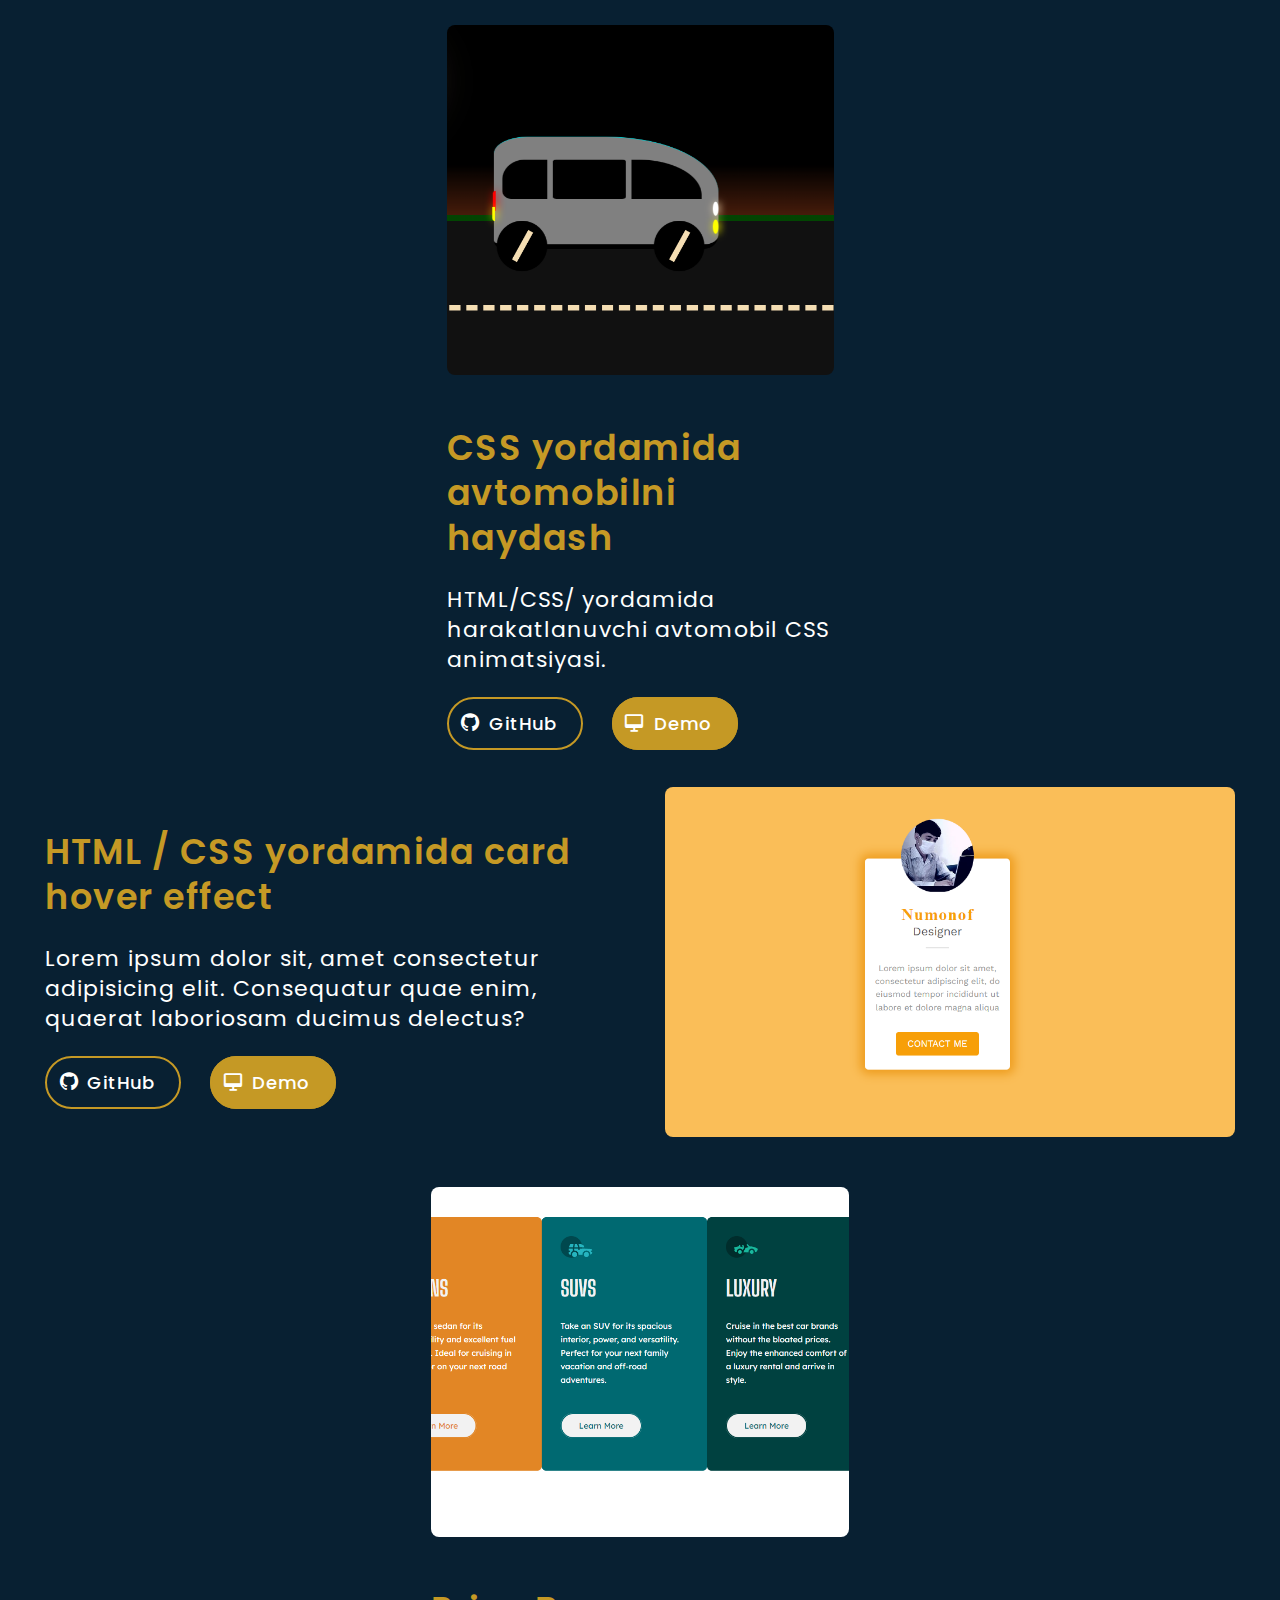
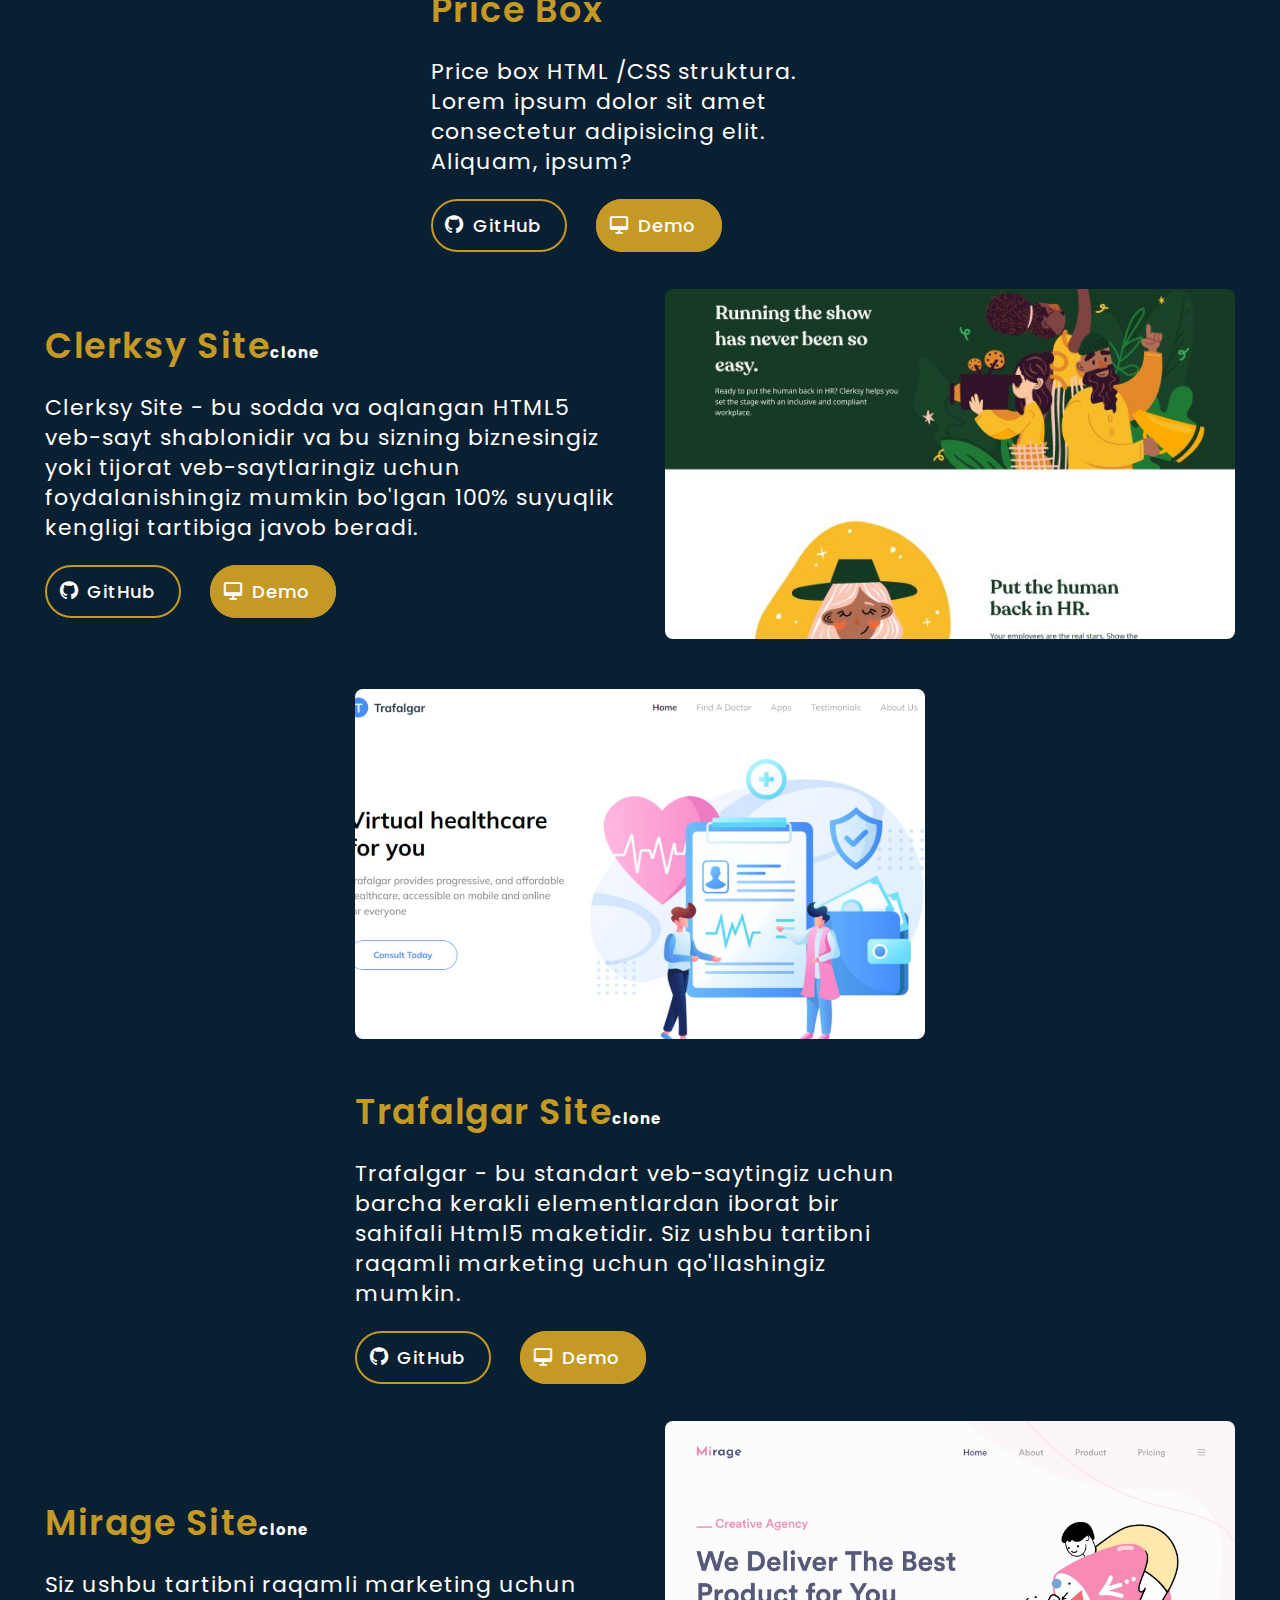
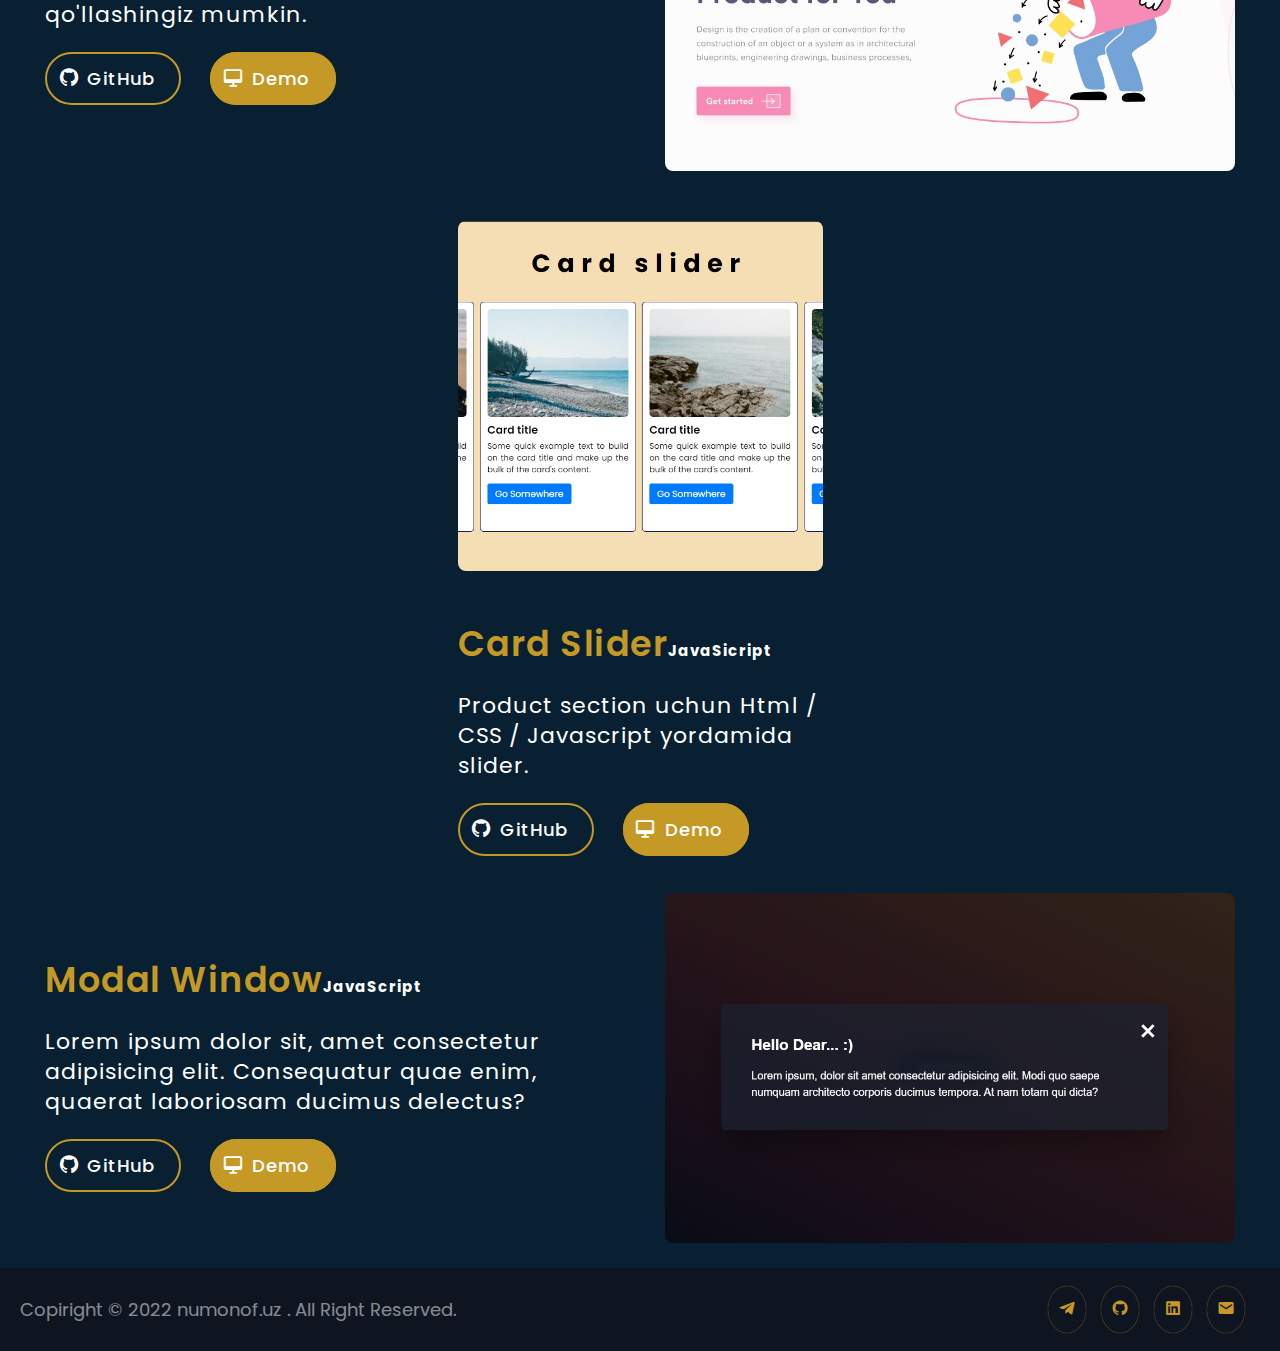
==== portfolio.html @ 6f544cbd "Portfolio Html Css Js // Numonof.uz" ====
<!DOCTYPE html>
<html lang="en">
<head>
    <meta charset="UTF-8">
    <meta http-equiv="X-UA-Compatible" content="IE=edge">
    <meta name="viewport" content="width=device-width, initial-scale=1.0">
    <link rel="stylesheet" href="./css/style.css">
    <link href='https://unpkg.com/boxicons@2.1.4/css/boxicons.min.css' rel='stylesheet'>
    <title>Numonof.uz/Portfolio</title>
    </head>
<body>
    <section id="portfolio-blog">
        <div class="container">
            <ul class="portfolio-blog-list">
                <li class="blog-list-item">
                    <div class="blog-item-media"><img src="./images/car-animation.png" alt="img">
                    </div>
                    <div class="blog-item-introduction">
                       <h3 class="blog-item-title">
                        CSS yordamida avtomobilni haydash</h3>
                       <p class="blog-item-dec"> HTML/CSS/ yordamida harakatlanuvchi avtomobil CSS animatsiyasi.</p>
                       <a href="https://github.com/numonof/Css_project_Taxxi_car_animated" class="btn blog-btn"> <i class='bx bxl-github'></i> GitHub</a>
                       <a href="https://css-projec-taxxi-car-animation.netlify.app/" class="button blog-btn" > <i class='bx bx-desktop' ></i> Demo </a>
                    </div>
                </li>
                <li class="blog-list-item">
                    <div class="blog-item-media"><img src="./images/card-box-nimation.png" alt="img">
                    </div>
                    <div class="blog-item-introduction">
                       <h3 class="blog-item-title">HTML / CSS yordamida card hover effect</h3>
                       <p class="blog-item-dec">Lorem ipsum dolor sit, amet consectetur adipisicing elit. Consequatur quae enim, quaerat laboriosam ducimus delectus?</p>
                       <a href="https://github.com/numonof/Css_project_card_hover_effect" class="btn blog-btn"> <i class='bx bxl-github'></i> GitHub</a>
                       <a href="https://css-project-card-hover-effect.netlify.app/" class="button blog-btn" > <i class='bx bx-desktop' ></i> Demo </a>
                    </div>
                </li>
                <li class="blog-list-item">
                    <div class="blog-item-media"><img src="./images/current-box.png" alt="img">
                    </div>
                    <div class="blog-item-introduction">
                       <h3 class="blog-item-title">Price Box</h3>
                       <p class="blog-item-dec">Price box HTML /CSS struktura. <br>
                     Lorem ipsum dolor sit amet consectetur adipisicing elit. Aliquam, ipsum?</p>
                       <a href="https://github.com/numonof/Css_project_card_box_current" class="btn blog-btn"> <i class='bx bxl-github'></i> GitHub</a>
                       <a href="https://css-project-card-box-current.netlify.app/" class="button blog-btn" > <i class='bx bx-desktop' ></i> Demo </a>
                    </div>
                </li>
                <li class="blog-list-item">
                    <div class="blog-item-media"><img src="./images/clerksy.jpg" alt="img">
                    </div>
                    <div class="blog-item-introduction">
                       <h3 class="blog-item-title">Clerksy Site<span>clone</span></h3>
                       <p class="blog-item-dec">Clerksy Site - bu sodda va oqlangan HTML5 veb-sayt shablonidir va bu sizning biznesingiz yoki tijorat veb-saytlaringiz uchun foydalanishingiz mumkin bo'lgan 100% suyuqlik kengligi tartibiga javob beradi.</p>
                       <a href="https://github.com/numonof/Site6-clerksy-clone" class="btn blog-btn"> <i class='bx bxl-github'></i> GitHub</a>
                       <a href="https://clone-of-the-site-clerksy.netlify.app/" class="button blog-btn" > <i class='bx bx-desktop' ></i> Demo </a>
                    </div>
                </li>
                <li class="blog-list-item">
                    <div class="blog-item-media"><img src="./images/Trafalgar.jpg" alt="img">
                    </div>
                    <div class="blog-item-introduction">
                       <h3 class="blog-item-title">Trafalgar Site<span>clone</span></h3>
                       <p class="blog-item-dec">Trafalgar - bu standart veb-saytingiz uchun barcha kerakli elementlardan iborat bir sahifali Html5 maketidir. Siz ushbu tartibni raqamli marketing uchun qo'llashingiz mumkin. </p>
                       <a href="https://github.com/numonof/Trafalgalar-site-clone" class="btn blog-btn"> <i class='bx bxl-github'></i> GitHub</a>
                       <a href="https://clone-of-the-site-trafalgar.netlify.app/" class="button blog-btn" > <i class='bx bx-desktop' ></i> Demo </a>
                    </div>
                </li>
                <li class="blog-list-item">
                    <div class="blog-item-media"><img src="./images/mirage.jpg" alt="img">
                    </div>
                    <div class="blog-item-introduction">
                       <h3 class="blog-item-title">Mirage Site<span>clone</span></h3>
                       <p class="blog-item-dec">Siz ushbu tartibni raqamli marketing uchun qo'llashingiz mumkin.</p>
                       <a href="https://github.com/numonof/Site7-Mirage-clone" class="btn blog-btn"> <i class='bx bxl-github'></i> GitHub</a>
                       <a href="https://clone-of-the-site-mirage-clone.netlify.app/" class="button blog-btn" > <i class='bx bx-desktop' ></i> Demo </a>
                    </div>
                </li>
                <li class="blog-list-item">
                    <div class="blog-item-media"><img src="./images/card_slider.png" alt="img">
                    </div>
                    <div class="blog-item-introduction">
                       <h3 class="blog-item-title"> Card Slider<span>JavaSicript</span></h3>
                       <p class="blog-item-dec">Product section uchun Html / CSS / Javascript yordamida slider.</p>
                       <a href="https://github.com/numonof/slider-for-product-js" class="btn blog-btn"> <i class='bx bxl-github'></i> GitHub</a>
                       <a href="https://js-project5-card-slider-js.netlify.app/" class="button blog-btn" > <i class='bx bx-desktop' ></i> Demo </a>
                    </div>
                </li>
                <li class="blog-list-item">
                    <div class="blog-item-media"><img src="./images/modal-window.png" alt="img">
                    </div>
                    <div class="blog-item-introduction">
                       <h3 class="blog-item-title">Modal Window<span>JavaScript</span></h3>
                       <p class="blog-item-dec">Lorem ipsum dolor sit, amet consectetur adipisicing elit. Consequatur quae enim, quaerat laboriosam ducimus delectus?</p>
                       <a href="https://js-projec2-modal-window-js.netlify.app/" class="btn blog-btn"> <i class='bx bxl-github'></i> GitHub</a>
                       <a href="https://github.com/numonof/Modal_window_js" class="button blog-btn" > <i class='bx bx-desktop' ></i> Demo </a>
                    </div>
                </li>
            </ul>
        </div>
    </section>
    <footer>
        <div class="container">
          <a href="#" class=" footer-logo">numonof</a>
             <p class="footer-dec">
             Copiright © 2022 numonof.uz . All Right Reserved.
            </p> 
          <div class="footer-media">
            <a href="https://t.me/numonof" target="_blank">
              <i class='bx bxl-telegram bx-flashing' ></i> 
            </a>
            <a href="https://github.com/numonof" target="_blank">
              <i class="bx bxl-github bx-flashing"></i>
            </a>
            <a href="https://www.linkedin.com/in/islomjon-no-monov-2a49a420a/" target="_blank">
              <i class='bx bxl-linkedin-square bx-flashing' ></i>
            </a>
            <a href="https://mail.google.com/mail/u/0/#inbox" target="_blank">
              <i class='bx bxs-envelope bx-flashing' ></i>
            </a>
          </div>
        </div>
      </footer> 
      <script src="./js/swiper-bundle.min.js"></script>
      <script src="./js/main.js"></script>
    </body>
  </html>
  
</body>
</html>
---- css/style.css ----
@import url('https://fonts.googleapis.com/css2?family=Poppins:wght@300;400;500;600;700&display=swap');

:root {
    --bg-color: #082032;
    --bg-dark-color: #0e1420;
    --box-shadow: 1px 2px 18px #000;
    --text-color: #fff;
    --duble-text-color: #C59925;
    --b-border: 2px solid #C59925;
}

*,
:before,
::after {
    box-sizing: border-box;
}

body {
    margin: 0;
    padding: 0;
    font-family: "Poppins", sans-serif;
    background: var(--bg-color);
}

img {
    vertical-align: middle;
}

::-webkit-scrollbar {
    width: 10px;
}

::-webkit-scrollbar-track {
    border-radius: 5px;
    background-color: var(--text-color);
}

::-webkit-scrollbar-thumb {
    border-radius: 5px;
    background-color: var(--duble-text-color);
}

@media (min-width: 360px) {
    .container {
        width: 100%;
        padding: 0 0px;
        margin: 0 auto;
    }

    #header {
        position: fixed;
        top: 0;
        right: 0;
        width: 100%;
        display: flex;
        justify-content: space-between;
        background-color: var(--bg-dark-color);
        box-shadow: 5px 5px 52px;
        padding: 25px 20px 25px 20px;
        z-index: 1000;
    }

    .logo {
        text-decoration: none;
        text-transform: capitalize;
        font-size: 22px;
        line-height: 28px;
        font-weight: 700;
        color: var(--text-color);
        cursor: pointer;
        display: flex;
        justify-content: center;
        align-items: center;
    }

    #toggle {
        position: absolute;
        top: 25%;
        right: 20px;
        width: 40px;
        height: 40px;
        background-color: var(--bg-dark-color);
        cursor: pointer;
        display: block;
    }

    #toggle::before {
        content: '';
        position: absolute;
        top: 18px;
        left: 10px;
        width: 20px;
        height: 3px;
        background-color: var(--duble-text-color);
        border-radius: 5px;
        transform: translateY(-5px);
        transition: 0.5s;
    }

    #toggle::after {
        content: '';
        position: absolute;
        top: 18px;
        left: 10px;
        width: 20px;
        height: 3px;
        background-color: var(--duble-text-color);
        border-radius: 5px;
        transform: translateY(5px);
        transition: 0.5s;
    }

    #toggle.active::before {
        background-color: var(--duble-text-color);
        transform: translateY(0px) rotate(45deg);
    }

    #toggle.active::after {
        background-color: var(--duble-text-color);
        transform: translateY(0px) rotate(-45deg);
    }

    #toggle.active {
        background-color: rgba(44, 50, 62, 0.506);
    }

    #navbar {
        position: absolute;
        top: 75px;
        right: 0px;
        background-color: #000;
        transition: 0.5s;
        overflow: hidden;
        width: 100%;
        height: 0;
    }

    #navbar.active {
        width: 100vw;
        height: 100vh;
        background-color: rgba(0, 0, 0, 0.9);
        padding: 50px 0;
    }

    #navbar>ul {
        position: relative;
        display: flex;
        flex-direction: column;
        justify-content: center;
        align-items: center;
        list-style: none;
        margin: 0;
        padding: 0;
    }

    #navbar>ul>li>a {
        display: inline-block;
        text-transform: capitalize;
        text-decoration: none;
        font-size: 12px;
        letter-spacing: 1px;
        line-height: 28px;
        font-weight: 500;
        color: var(--text-color);
        padding: 6px 14px 6px 14px;
        border-radius: 60px;
        margin-left: 0px;
        transition: 0.4s all ease;
    }

    #navbar>ul>li>a:hover {
        border-radius: 60px;
        background-color: var(--duble-text-color);
    }
/* Header end */
    /* Home section */
    #home {
        width: 100%;
        padding-top: 40px;
        padding-right: 20px;
        padding-bottom: 40px;
        padding-left: 20px;
        background-color: var(--bg-dark-color);
        background-size: 100% 100%;
    }

    .home>.container {
        display: flex;
         }

    .introduction {
        width: 100%;
        height: 100%;
        margin: 0 auto;
        padding: 100px 0px;
        text-align: center;

    }

    .home-media {
        width: 0%;
        height: 100%;
        display: none;
    }
/* 
    .my_img {
        width: 100%;
        height: 100%;
    } */

    .sub-title {
        text-align:center;
        font-size: 18px;
        font-weight: 500;
        color: var(--duble-text-color);
        margin: 0;
        padding-left: 20px;

    }

    .title {
        font-size: 24px;
        font-weight: 700;
        color: var(--text-color);
        margin: 0;
        padding-left: 20px;
    }

    .title>span {
        color: var(--duble-text-color);
    }

    .text {
        font-size: 22px;
        font-weight: 500;
        color: var(--text-color);
        margin: 0;
        padding-left: 20px;
    }

    .text>span {
        color: var(--duble-text-color);
    }

    .form-box>form {
        width: 100%;
        position: relative;
        margin-top: 0px;
    }

    .form-box>form input:first-child {
        font-family: 'Poppins', sans-serif;      
        font-size: 14px;
        font-weight: 500;
        font-style: normal;
        color: var(--duble-text-color);

        width: 100%;
        margin: 0 auto;
        padding: 14px 100px 14px 15px;
        border: var(--b-border);
        outline: none;
        border-radius: 30px;
        -webkit-border-radius: 30px;
        -moz-border-radius: 30px;
        -ms-border-radius: 30px;
        -o-border-radius: 30px;
        margin: 0;
        z-index: -1;
    }

    .form-box>form .home_input__btn {
        position: absolute;
        top: 29px;
        right: 9%;

        text-transform: capitalize;
        font-family: 'Poppins', sans-serif;
        font-size: 14px;
        font-weight: 500;
        font-style: normal;
        color: #fff;
        padding: 12px 20px;
        border: none;
        border-radius: 30px;
        outline: none;
        cursor: pointer;
        background-color: #C59925;
        box-shadow: 0px 0px 15px #C59925;
        -webkit-border-radius: 30px;
        -moz-border-radius: 30px;
        -ms-border-radius: 30px;
        -o-border-radius: 30px;
    }

    /* Home section end */
    /* Aboute section */
    #about{
        width: 100%;
        height: 100%;
        padding-top: 60px;
        padding-bottom: 40px;
    }
    .about>.container{
        padding: 0 20px;
    }
    .about>.container>.about-head{
        width: 100%;
        height: 100%;
    }
.adout-head>.title {
        text-align: center;
        margin-bottom: 6px;
        font-size: 26px;
        line-height: 26px;
    }
    .about>.container>.about-introduction {
        display: flex; 
        flex-direction: column-reverse;
    }
    
    .about-media {
        width: 100%;
        padding: 30px 0;
    }

    .adout-img {
        width: 100%;
        height: 250px;
        margin: 0 auto;
        background: url("../images/about-img.JPG");
        background-size: cover;
        background-repeat: no-repeat;
        background-position-x: 0px;
        border-radius: 8px;
        -webkit-border-radius: 8px;
        -moz-border-radius: 8px;
        -ms-border-radius: 8px;
        -o-border-radius: 8px;

    }

    .aboute-info {
        width: 100%;
        height: 100%;
    }
    
    .acardion {
        min-width: 100%;
        border-radius: 8px;
        background-color: var(--bg-color);
        box-shadow: 0 0 1px var(--text-color);
        padding: 5px;
        margin: 0 auto;
    }

    .acardion .contenctBx {
        position: relative;
        margin: 10px 10px;
    }

    .acardion .contenctBx .label {
        position: relative;
        display: block;
        text-transform: capitalize;
        width: 100%;
        font-size: 16px;
        text-align: left;
        padding: 10px;
        background-color: var(--bg-color);
        color: #fff;
        cursor: pointer;
        border: none;
        outline: none;

    }

    .acardion .contenctBx .label::before {
        content: "+";
        position: absolute;
        top: 35%;
        right: 0px;
        font-size: 1.5em;
        transform: translateY(-50%);
        -webkit-transform: translateY(-50%);
        -moz-transform: translateY(-50%);
        -ms-transform: translateY(-50%);
        -o-transform: translateY(-50%);
    }

    .acardion .contenctBx .content {
        position: relative;
        padding: 0px;
        background: var(--bg-dark-color);
        height: 0;
        overflow: hidden;
        transition: 0.5s;
        -webkit-transition: 0.5s;
        -moz-transition: 0.5s;
        -ms-transition: 0.5s;
        -o-transition: 0.5s;
        overflow-y: auto;
    }

    .acardion .contenctBx.active .content {
       width: 100%;
        height: 250px;
        padding: 10px;
        background-color: var(--bg-dark-color);
    }



    .table {
        width: 100%;
        padding-top: 10px;
    }
    
    .btn {
        text-decoration: none;
        text-transform: uppercase;
        font-size: 14px;
        font-weight: 500;
        padding: 6px 18px;
        color: var(--text-color);
        margin: 0 15px 0 0;
        border: 2px solid #C59925;
        border-radius: 30px;
        -webkit-border-radius: 30px;
        -moz-border-radius: 30px;
        -ms-border-radius: 30px;
        -o-border-radius: 30px;
        transition: 0.4s;
        -webkit-transition: 0.4s;
        -moz-transition: 0.4s;
        -ms-transition: 0.4s;
        -o-transition: 0.4s;
    }

    .btn:hover {
        font-size: 14px;
        font-weight: 500;
        box-shadow: 0px 0px 5px #C59925;
        color: #fff;
        background-color: #C59925;
        transition: 0.4s;
        -webkit-transition: 0.4s;
        -moz-transition: 0.4s;
        -ms-transition: 0.4s;
        -o-transition: 0.4s;

    }

    .button {
        font-size: 14px;
        font-weight: 500;
        color: #fff;
        background-color: #C59925;
        transition: 0.4s;
        -webkit-transition: 0.4s;
        -moz-transition: 0.4s;
        -ms-transition: 0.4s;
        -o-transition: 0.4s;
    }

    .button:hover {
        text-decoration: none;
        text-transform: uppercase;
        font-size: 14px;
        font-weight: 500;
        padding: 6px 18px;
        color: #fff;
        margin: 15px;
        border: 2px solid #C59925;
        box-shadow: 0px 0px 15px #C59925;
        border-radius: 30px;
        -webkit-border-radius: 30px;
        -moz-border-radius: 30px;
        -ms-border-radius: 30px;
        -o-border-radius: 30px;
    }

    td {
        width: 50%;
        font-size: 12px;
        font-weight: 400;
        line-height: 20px;
        letter-spacing: 1px;
        color: var(--text-color);
        border-bottom: 1px solid var(--duble-text-color);
    }
    .media-link{
        display: flex;
        align-items: center;
        text-decoration: none;
        font-family: 'Poppins' sans-serif;
        font-size: 12px;
        color: var(--text-color);
        cursor: pointer;
        transition: 0.5s;
    }
    .media-link>i{
        margin: 0 5px;
        color: var(--duble-text-color);
    }
    .media-link:hover{
        color: var(--duble-text-color);
    }
    .media-link:hover.media-link>i{
    color: var(--text-color);
    }

    .content_intro {
        width: 100%;
        text-align: justify;
        padding: 12px;
        background-color: var(--bg-color);
        border-radius: 6px;
    }

    .content_intro a {
        display: block;
        text-decoration: none;
        font-size: 14px;
        padding: 10px;
        color: var(--text-color);
    }

    .content_intro a:hover {
        color: #C59925;
        transition: all 0.4s ease;
    }

    .content_intro a:hover span {
        color: var(--text-color);
        transition: all 0.4s ease;
    }

    .content_intro a>span {
        font-size: 18px;
        margin-right: 00px;
        color: var(--duble-text-color);
    }

    .info {
        font-size: 14px;
        font-weight: 400;
        line-height: 32px;
        letter-spacing: 1px;
        color: var(--text-color);
        margin: 0;
        padding-right: 0px;
        text-align: justify;
    }

    .aboute-btn__group {
        padding-top: 35px;
    }
    /* About section end */
/* Services */
    #services {
        width: 100%;
        background-color: #111827;
        padding: 60px 0;

    }

    #services .container {
        width: 100%;
    }

    .services__info {
        text-align: center;
    }

    .services__title {
        color: #000000;
        font-size: 26px;
        line-height: 30px;
        font-weight: 700;
        letter-spacing: 1px;
        margin: 0;
        position: relative;
    }

    .cards {
        width: 100%;
        padding-top: 30px;

    }

    .cards .services__list {
        margin: 0 auto;
        padding: 0;
        display: flex;
        align-items: center;
        flex-flow: row wrap;
        list-style: none;
    }

    .services__list-item {
        margin: 0 auto;
        padding-top: 25px;
        z-index: 1;
    }

    .services__list-item:hover .card {
        box-shadow: 0px 0px 18px rgba(0, 0, 0, 0.3);
    }

    .card {
        position: relative;
        width: 315px;
        height: 100%;
        background-color: #082032;
        color: #333;
        padding: 18px 12px;
        margin: 0 22px;
        text-align: center;
        cursor: pointer;
        z-index: 1;
        border: 1px solid transparent;
        border-radius: 6px;
    }

    .sbox {
        display: flex;
        justify-content: center;
        align-items: center;
        flex-direction: column;
        transition: 0.5s;
        padding: 24px;
        -webkit-transition: 0.5s;
        -moz-transition: 0.5s;
        -ms-transition: 0.5s;
        -o-transition: 0.5s;
    }

    .sbox>i {
        font-size: 24px;
        border: 1px solid rgba(243, 221, 221, 0.5);
        border-radius: 50%;
        padding: 15px;
        color: #fff;
        transition: 0.3s;
        -webkit-transition: 0.3s;
        -moz-transition: 0.3s;
        -ms-transition: 0.3s;
        -o-transition: 0.3s;
        -webkit-border-radius: 50%;
        -moz-border-radius: 50%;
        -ms-border-radius: 50%;
        -o-border-radius: 50%;
    }

    .sbox>h3 {
        font-size: 20px;
        margin: 0;
        margin-top: 10px;
        color: #C59925;
    }

    .sbox>p {
        font-size: 14px;
        margin: 15px 0;
        text-align:center;
        color: #fff;
    }

    .sbox>a {
        transition: 0.6s;
        margin: 20px;
         -webkit-transition: 0.6s;
        -moz-transition: 0.6s;
        -ms-transition: 0.6s;
        -o-transition: 0.6s;
    }


    .card:hover .sbox i {
        background-color: #C59925;
        color: #000;
        border-color: rgb(0, 148, 148);
    }
    /* Services section end */
/* Team section */
    #team {
        padding-top: 80px;
        padding-bottom: 80px;
        background-color: var(--bg-color);

    }


    #team {
        padding-top: 80px;
        padding-bottom: 80px;
        background-color: var(--bg-color);

    }

    .slide-content {
        margin: 0 10px;
    }


    .slide-container {
        min-width: 360px;
        width: 100%;
        height: 100%;
        padding: 40px 0;
    }

    .slide-content {
        padding: 45px 20px;
        margin: 0 20px;
        overflow: hidden;
        border-radius: 6px;
    }

    .team-box {
        border-radius: 8px;
        background-color: var(--bg-dark-color);
    }

    .owerlay {
        width: 100%;
        height: 100%;
        display: flex;
        align-items: center;
        justify-content: center;
        padding: 20px 14px;
        border-radius: 25px 25px 0 25px;
    }


    .team-image {
        position: relative;
        height: 100px;
        width: 100px;
        border-radius: 50%;
        background: #FFF;
        padding: 3px;
    }

    .team-image>.team-person {
        width: 100%;
        height: 100%;
        object-fit: cover;
        border-radius: 50%;
        border: 4px solid var(--duble-text-color);
    }

    .team-box__content {
        position: relative;
        display: flex;
        flex-direction: column;
        align-items: center;
        padding: 10px 14px;
    }

    .name {
        font-size: 18px;
        font-weight: 500;
        color: var(--text-color);
    }

    .description {
        font-size: 14px;
        color: var(--text-color);
        text-align: center;
    }

    .slide-btn {
        border: none;
        font-size: 14px;
        color: #fff;
        padding: 8px 16px;
        background-color: var(--duble-text-color);
        border-radius: 6px;
        margin: 14px;
        transition: all 0.3s ease;
    }

    .slide-btn:hover {
        background-color: var(--duble-text-color);
    }

    .swipper-navBtn {
        display: block;
        color: var(--duble-text-color) !important;
    }

    .swiper-button-next {
        right: 0;
        color: #000;
    }

    .swiper-button-prev {
        left: 0;
    }

    /* Team section end */
    /* Skils */
    #skils{
        width: 100%;
        background-color: #111827;
        padding: 60px 0;
        background-color:var(--bg-dark-color);
    }

    #skils .container {
        width: 100%;
    }

    .skils__info {
        text-align: center;
    }

    .skils__title {
        color: #000000;
        font-size: 26px;
        line-height: 30px;
        font-weight: 700;
        letter-spacing: 1px;
        margin: 0;
        position: relative;
    }

    .cards {
        width: 100%;
        padding-top: 30px;

    }

    .cards .skils__list {
        margin: 0 auto;
        padding: 0;
        display: flex;
        align-items: center;
        flex-flow: wrap;
        list-style: none;
    }

    .skils__list-item {
        margin: 0 auto;
        padding-top: 25px;
        z-index: 1;
    }

    .skils__list-item:hover .card {
        box-shadow: 0px 0px 18px rgba(0, 0, 0, 0.3);
    }

   .skils__list-item> .card {
        position: relative;
        width: 315px;
        height: 100%;
        background-color: var(--bg-color);
        color: #333;
        padding: 18px 12px;
        margin: 0 22px;
        text-align: center;
        cursor: pointer;
        z-index: 1;
        border: 1px solid transparent;
        border-radius: 6px;
    }

    .skils-box {
        display: flex;
        justify-content: center;
        align-items: center;
        flex-direction: column;
        transition: 0.5s;
        padding: 24px;
        -webkit-transition: 0.5s;
        -moz-transition: 0.5s;
        -ms-transition: 0.5s;
        -o-transition: 0.5s;
    }

    .skils-box>i {
        font-size: 24px;
        border: 1px solid rgba(243, 221, 221, 0.5);
        border-radius: 50%;
        padding: 15px;
        color: #fff;
        transition: 0.3s;
        -webkit-transition: 0.3s;
        -moz-transition: 0.3s;
        -ms-transition: 0.3s;
        -o-transition: 0.3s;
        -webkit-border-radius: 50%;
        -moz-border-radius: 50%;
        -ms-border-radius: 50%;
        -o-border-radius: 50%;
    }

    .skils-box>h3 {
        font-size: 20px;
        margin: 0;
        margin-top: 10px;
        color: #C59925;
    }

    .skils-box>p {
        font-size: 14px;
        margin: 15px 0;
        text-align:center;
        color: #fff;
    }

    .skils-box>a {
        transition: 0.6s;
        margin: 20px;
        transform: scale(-0) rotate(360deg);
        -webkit-transition: 0.6s;
        -moz-transition: 0.6s;
        -ms-transition: 0.6s;
        -o-transition: 0.6s;
    }

    .skils-box:hover a {
        transform: scale(1.1);

    }

    .card:hover .skils-box i {
        background-color: #C59925;
        color: #000;
        border-color: rgb(0, 148, 148);
    }
    /* Skils section end */

    /* Portfolio section*/
    .portfolio {
        padding-top: 80px;
        padding-right: 20px;
        padding-bottom: 80px;
        padding-left: 20px;
        background-color: var(--bg-dark-color);
    }

    .portfolio__head {
        width: 100%;
        padding-bottom: 50px;
    }
    .portfolio__head>.title{
        padding: 0;
    }
    .portfolio__dec {
        font-size: 14px;
        color: var(--text-color);
        text-align: center;
        padding: 0 1rem;

    }
.work-list{
    margin: 0 auto;
    padding: 0;
    display: flex;
    align-items: center;
    flex-flow: wrap;
    list-style: none;
}
.work-list-item{
    margin: 0 auto;
    padding-top: 25px;
    z-index: 1;
}
.work-list-item>.card{
    position: relative;
    width: 315px;
    height: 100%;
    background-color: #082032;
    color: #333;
    padding: 18px 12px;
    margin: 0px;
    text-align: center;
    cursor: pointer;
    z-index: 1;
    border: 1px solid transparent;
    border-radius: 6px;
}
.work-img{
    width: 100%;
    height: 250px;
}
    .btn-group {
        width: 100%;
        padding-top: 50px;
    }

    .portfolio-btn {
        display: inline-block;
        text-decoration: none;
        text-transform: capitalize;
        font-size: 14px;
        font-weight: 500;
        font-style: normal;
        color: var(--duble-text-color);
        letter-spacing: 1px;
        margin-left: 35%;
        padding: 8px 24px;
        border: 1px solid var(--duble-text-color);
        border-radius: 30px;
    }
/* Portfolio End */
   /*Contact Section  */
#contact{
        padding: 60px 20px 60px 20px;
    }

    .contact__head {
        padding-bottom: 25px;
    }

    .contact__dec {
        font-size: 16px;
        color: var(--text-color);
        text-align: center;
        padding: 0 1em;
    }

    .contact {
        width: 100%;
    }

    form {
        background-color: var(--bg-dark-color);
        padding: 25px;
        border-radius: 6px;
    }

    .input-field {
        width: 100%;
        display: flex;
        align-items: left;
        justify-content: center;
        flex-direction: column;
    }

    label {
        font-size: 16px;
        font-weight: 500;
        font-style: normal;
        padding: 8px 4px;
        color: var(--duble-text-color);
    }

    .input-field input {
        width: 100%;
        font-size: 16 px;
        color: var(--text-color);
        padding: 12px 15px;
        outline: none;
        border-radius: 6px;
        background-color: var(--bg-color);
        border: 1px solid transparent;
        /* box-shadow: ; */
    }

    .input-field textarea {
        width: 100%;
        font-size: 16px;
        color: var(--text-color);
        padding: 12px 15px;
        outline: none;
        border-radius: 6px;
        background-color: var(--bg-color);
        border: 1px solid transparent;
        /* box-shadow: ; */
    }

    .contact-btn {
        padding: 8px 16px;
        margin-top: 25px;
        background-color: transparent;
    }

    .contact__section>.hero-container {
        width: 100%;
        display: flex;
        flex-direction: column;
        align-items: center;
        justify-content: space-between;
    }

    .my-location {
        width: 100%;
        padding-top: 25px;
        padding-left: 0;
        /* background-color: #C59925; */
    }

    .my-location>iframe {
        width: 100%;
        min-height: 675px;
        margin: 0;
        padding: 0;
        border-radius: 6px;
    }

   /* Contact end */
    footer {
        padding: 20px 20px;
        background-color: var(--bg-dark-color);
    }

    footer .container {
        display: flex;
        align-items: center;
        justify-content: space-between;
        flex-direction: column-reverse;
    }

    .footer-dec {
        font-size: 14px;
        color: var(--text-color);
        opacity: 0.5;
    }
    .footer-logo {
        display: none;
        text-decoration: none;
        font-size: 20px;
        font-weight: 700;
        color: var(--text-color);
        letter-spacing: 1px;
        font-style: normal;
    }
    .footer-media {
        display:flex;
        justify-content: center;
    }
   .footer-media>a {
        text-decoration: none;
        text-transform: capitalize;
        color: var(--duble-text-color);
        font-family: 'Poppins' , sans-serif;
        font-size: 14px;
        padding: 10px 10px;
        margin-right: 15px;
        box-shadow: 0 0 1px var(--duble-text-color);
        border-radius: 50%;
        transition: 0.4s;
    }

    .footer-media>a:hover {
        color: var(--text-color);
        box-shadow: 0 0 1px var(--text-color);
        background-color: var(--duble-text-color);

    }

    #portfolio-blog{
        width: 100%;
        height: 100%;
        padding: 0;
        margin: 0 auto;
    }
    .portfolio-blog-list{
        width: 100%;
        margin: 0;
        padding: 0;
        list-style: none;
        display: flex;
        align-items: center;
        justify-content: center;
        flex-flow: column;
    }
    .blog-list-item{
        display:flex;
        align-items: center;
        flex-flow: column;
    }
    .blog-list-item:nth-child(2),
    .blog-list-item:nth-child(4),
            .blog-list-item:nth-child(6),
                .blog-list-item:nth-child(8){
        flex-flow: column;
    }
    .blog-item-media{
        width: 100%;
        height:100%;
        padding: 25px;
    }
    .blog-item-media>img{
        width: 100%;
        height: 250px;
        object-fit: cover;
        border-radius: 8px;
    }
    .blog-item-introduction{
        width: 100%;
        height: 100%;
        padding: 25px 25px 45px 25px;
    }
    .blog-item-title{
        position: relative;  
        font-size: 22px;
        line-height: 30px;
        font-weight: 600;
        letter-spacing:1.5px;
        color: var(--duble-text-color);
        margin: 0;
        margin-bottom:0px;
        padding: 0;
    }
    .blog-item-title>span{
        position: relative;  
        color: var(--text-color);
        font-size: 8px;
        line-height: 30px;
        font-weight: 600;
        letter-spacing: 1px;
    }
    .blog-item-dec{
        position: relative; 
        color: var(--text-color);
        font-size: 18px;
        line-height: 30px;
        font-weight: 400;
        letter-spacing: 1px;
        margin-bottom:35px ;
    }
    .blog-btn{
        position: relative;
        text-decoration: none;
        text-transform: capitalize;
        letter-spacing: 1px;
        padding: 12px 24px 12px 40px;
        margin-right: 25px;
        border: 2px solid var(--duble-text-color);
        border-radius: 30px ;
        transition: 0.4s;
        -webkit-transition: 0.4s;
        -moz-transition: 0.4s;
        -ms-transition: 0.4s;
        -o-transition: 0.4s;
    }
    .blog-btn>i{
        position: absolute;
        top: 25%;
        left: 8%;
        font-size: 22px;
    }
    .blog-btn:hover{
        text-transform: capitalize;
        font-size: 18px;
        font-weight: 500;
        padding: 12px 24px 12px 40px;
        margin: 0;
        margin-right: 25px;
        box-shadow: 0px 0px 5px #C59925;
        color: #fff;
        background-color: #C59925;
    }
    

}
@media (min-width: 375px) {
    .container {
        width: 100%;
        padding: 0 0px;
        margin: 0 auto;
    }

    #header {
        position: fixed;
        top: 0;
        right: 0;
        width: 100%;
        display: flex;
        justify-content: space-between;
        background-color: var(--bg-dark-color);
        box-shadow: 5px 5px 52px;
        padding: 25px 20px 25px 20px;
        z-index: 1000;
    }

    .logo {
        text-decoration: none;
        text-transform: capitalize;
        font-size: 22px;
        line-height: 28px;
        font-weight: 700;
        color: var(--text-color);
        cursor: pointer;
        display: flex;
        justify-content: center;
        align-items: center;
    }

    #toggle {
        position: absolute;
        top: 25%;
        right: 20px;
        width: 40px;
        height: 40px;
        background-color: var(--bg-dark-color);
        cursor: pointer;
        display: block;
    }

    #toggle::before {
        content: '';
        position: absolute;
        top: 18px;
        left: 10px;
        width: 25px;
        height: 3px;
        background-color: var(--duble-text-color);
        border-radius: 5px;
        transform: translateY(-5px);
        transition: 0.5s;
    }

    #toggle::after {
        content: '';
        position: absolute;
        top: 18px;
        left: 10px;
        width: 25px;
        height: 3px;
        background-color: var(--duble-text-color);
        border-radius: 5px;
        transform: translateY(5px);
        transition: 0.5s;
    }

    #toggle.active::before {
        background-color: var(--duble-text-color);
        transform: translateY(0px) rotate(45deg);
    }

    #toggle.active::after {
        background-color: var(--duble-text-color);
        transform: translateY(0px) rotate(-45deg);
    }

    #toggle.active {
        background-color: rgba(44, 50, 62, 0.506);
    }

    #navbar {
        position: absolute;
        top: 75px;
        right: 0px;
        background-color: #000;
        transition: 0.5s;
        overflow: hidden;
        width: 100%;
        height: 0;
    }

    #navbar.active {
        width: 100vw;
        height: 100vh;
        background-color: rgba(0, 0, 0, 0.9);
        padding: 60px 0;
    }

    #navbar>ul {
        position: relative;
        display: flex;
        flex-direction: column;
        justify-content: center;
        align-items: center;
        list-style: none;
        margin: 0;
        padding: 0;
    }

    #navbar>ul>li>a {
        display: inline-block;
        text-transform: capitalize;
        text-decoration: none;
        font-size: 14px;
        letter-spacing: 1px;
        line-height: 28px;
        font-weight: 500;
        color: var(--text-color);
        padding: 6px 14px 6px 14px;
        border-radius: 60px;
        margin-left: 0px;
        transition: 0.4s all ease;
    }

    #navbar>ul>li>a:hover {
        border-radius: 60px;
        background-color: var(--duble-text-color);
    }
/* Header end */
    /* Home section */
    #home {
        width: 100%;
        padding-top: 40px;
        padding-right: 20px;
        padding-bottom: 40px;
        padding-left: 20px;
        background-color: var(--bg-dark-color);
    }

    .home>.container {
        display: flex;
         }

    .introduction {
        width: 100%;
        height: 100%;
        margin: 0 auto;
        padding: 120px 0px;
        text-align: center;

    }

    .home-media {
        width: 0%;
        height: 100%;
        display: none;
    }
/* 
    .my_img {
        width: 100%;
        height: 100%;
    } */

    .sub-title {
        text-align:center;
        font-size: 20px;
        font-weight: 500;
        color: var(--duble-text-color);
        margin: 0;
        padding-left: 0px;

    }

    .title {
        font-size: 26px;
        font-weight: 700;
        color: var(--text-color);
        margin: 0;
        padding-left: 0px;
    }

    .title>span {
        color: var(--duble-text-color);
    }

    .text {
        font-size: 24px;
        font-weight: 500;
        color: var(--text-color);
        margin: 0;
        padding-left: 0px;
    }

    .text>span {
        color: var(--duble-text-color);
    }

    .form-box>form {
        width: 100%;
        position: relative;
        margin-top: 0px;
    }

    .form-box>form input:first-child {
        font-family: 'Poppins', sans-serif;      
        font-size: 16px;
        font-weight: 500;
        font-style: normal;
        color: var(--duble-text-color);

        width: 100%;
        margin: 0 auto;
        padding: 14px 100px 14px 16px;
        border: var(--b-border);
        outline: none;
        border-radius: 30px;
        -webkit-border-radius: 30px;
        -moz-border-radius: 30px;
        -ms-border-radius: 30px;
        -o-border-radius: 30px;
        margin: 0;
        z-index: -1;
    }

    .form-box>form .home_input__btn {
        position: absolute;
        top: 29px;
        right: 9%;

        text-transform: capitalize;
        font-family: 'Poppins', sans-serif;
        font-size: 16px;
        font-weight: 500;
        font-style: normal;
        color: #fff;
        padding: 12px 20px;
        border: none;
        border-radius: 30px;
        outline: none;
        cursor: pointer;
        background-color: #C59925;
        box-shadow: 0px 0px 15px #C59925;
        -webkit-border-radius: 30px;
        -moz-border-radius: 30px;
        -ms-border-radius: 30px;
        -o-border-radius: 30px;
    }

    /* Home section end */
    /* Aboute section */
    #about{
        width: 100%;
        height: 100%;
        padding-top: 60px;
        padding-bottom: 40px;
    }
    .about>.container{
        padding: 0 20px;
    }
    .about>.container>.about-head{
        width: 100%;
        height: 100%;
    }
.adout-head>.title {
        text-align: center;
        margin-bottom: 6px;
        font-size: 30px;
        line-height: 26px;
    }
    .about>.container>.about-introduction {
        display: flex; 
        flex-direction: column-reverse;
    }
    
    .about-media {
        width: 100%;
        padding: 30px 0;
    }

    .adout-img {
        width: 100%;
        height: 250px;
        margin: 0 auto;
        background: url("../images/about-img.JPG");
        background-size: cover;
        background-repeat: no-repeat;
        background-position-x: 0px;
        border-radius: 8px;
        -webkit-border-radius: 8px;
        -moz-border-radius: 8px;
        -ms-border-radius: 8px;
        -o-border-radius: 8px;

    }

    .aboute-info {
        width: 100%;
        height: 100%;
    }
    
    .acardion {
        min-width: 100%;
        border-radius: 8px;
        background-color: var(--bg-color);
        box-shadow: 0 0 1px var(--text-color);
        padding: 5px;
        margin: 0 auto;
    }

    .acardion .contenctBx {
        position: relative;
        margin: 10px 10px;
    }

    .acardion .contenctBx .label {
        position: relative;
        display: block;
        text-transform: capitalize;
        width: 100%;
        font-size: 18px;
        text-align: left;
        padding: 10px;
        background-color: var(--bg-color);
        color: #fff;
        cursor: pointer;
        border: none;
        outline: none;

    }

    .acardion .contenctBx .label::before {
        content: "+";
        position: absolute;
        top: 45%;
        right: 0px;
        font-size: 22px;
        transform: translateY(-50%);
        -webkit-transform: translateY(-50%);
        -moz-transform: translateY(-50%);
        -ms-transform: translateY(-50%);
        -o-transform: translateY(-50%);
    }

    .acardion .contenctBx .content {
        position: relative;
        padding: 0px;
        background: var(--bg-dark-color);
        height: 0;
        overflow: hidden;
        transition: 0.5s;
        -webkit-transition: 0.5s;
        -moz-transition: 0.5s;
        -ms-transition: 0.5s;
        -o-transition: 0.5s;
        overflow-y: auto;
    }

    .acardion .contenctBx.active .content {
       width: 100%;
        height: 250px;
        padding: 10px;
        background-color: var(--bg-dark-color);
    }



    .table {
        width: 100%;
        padding-top: 15px;
    }
    
    .btn {
        text-decoration: none;
        text-transform: uppercase;
        font-size: 16px;
        font-weight: 500;
        padding: 6px 18px;
        color: var(--text-color);
        margin: 0 15px 0 0;
        border: 2px solid #C59925;
        border-radius: 30px;
        -webkit-border-radius: 30px;
        -moz-border-radius: 30px;
        -ms-border-radius: 30px;
        -o-border-radius: 30px;
        transition: 0.4s;
        -webkit-transition: 0.4s;
        -moz-transition: 0.4s;
        -ms-transition: 0.4s;
        -o-transition: 0.4s;
    }

    .btn:hover {
        box-shadow: 0px 0px 5px #C59925;
        color: #fff;
        background-color: #C59925;
    }

    .button {
        font-size: 16px;
        font-weight: 500;
        color: #fff;
        background-color: #C59925;
        transition: 0.4s;
        -webkit-transition: 0.4s;
        -moz-transition: 0.4s;
        -ms-transition: 0.4s;
        -o-transition: 0.4s;
    }

    .button:hover {
        text-decoration: none;
        text-transform: uppercase;
        padding: 6px 18px;
        color: #fff;
        margin: 15px;
        border: 2px solid #C59925;
        box-shadow: 0px 0px 15px #C59925;
        border-radius: 30px;
        -webkit-border-radius: 30px;
        -moz-border-radius: 30px;
        -ms-border-radius: 30px;
        -o-border-radius: 30px;
    }

    td {
        width: 50%;
        font-size: 12px;
        font-weight: 400;
        line-height: 24px;
        letter-spacing: 1px;
        color: var(--text-color);
        border-bottom: 1px solid var(--duble-text-color);
    }
    .media-link{
        display: flex;
        align-items: center;
        text-decoration: none;
        font-family: 'Poppins' sans-serif;
        font-size: 14px;
        color: var(--text-color);
        cursor: pointer;
        transition: 0.5s;
    }
    .media-link>i{
        margin: 0 5px;
        color: var(--duble-text-color);
    }
    .media-link:hover{
        color: var(--duble-text-color);
    }
    .media-link:hover.media-link>i{
    color: var(--text-color);
    }

    .content_intro {
        width: 100%;
        text-align: justify;
        padding: 14px;
        background-color: var(--bg-color);
        border-radius: 6px;
    }
    .info {
        font-size: 16px;
        font-weight: 400;
        line-height: 32px;
        letter-spacing: 1px;
        color: var(--text-color);
        margin: 0;
        padding-right: 0px;
        text-align: justify;
    }

    .aboute-btn__group {
        padding-top: 35px;
    }
    /* About section end */
/* Services */
    #services {
        width: 100%;
        background-color: #111827;
        padding: 60px 0;

    }

    #services .container {
        width: 100%;
    }

    .services__info {
        text-align: center;
    }

    .services__info>.title {
        color: var(--text-color);
        font-size: 30px;
        line-height: 30px;
        font-weight: 700;
        letter-spacing: 1px;
        margin: 0;
        position: relative;
    }

    .cards {
        width: 100%;
        padding-top: 30px;

    }

    .cards .services__list {
        margin: 0 auto;
        padding: 0;
        display: flex;
        align-items: center;
        flex-flow: wrap;
        list-style: none;
    }

    .services__list-item {
        margin: 0 auto;
        padding-top: 25px;
        z-index: 1;
    }

    .services__list-item:hover .card {
        box-shadow: 0px 0px 18px rgba(0, 0, 0, 0.6);
    }

    .card {
        position: relative;
        width: 315px;
        height: 100%;
        background-color: #082032;
        color: #333;
        padding: 18px 12px;
        margin: 0 22px;
        text-align: center;
        cursor: pointer;
        z-index: 1;
        border: 1px solid transparent;
        border-radius: 6px;
    }

    .sbox {
        display: flex;
        justify-content: center;
        align-items: center;
        flex-direction: column;
        transition: 0.5s;
        padding: 24px;
        -webkit-transition: 0.5s;
        -moz-transition: 0.5s;
        -ms-transition: 0.5s;
        -o-transition: 0.5s;
    }

    .sbox>i {
        font-size: 30px;
        border: 1px solid rgba(243, 221, 221, 0.5);
        border-radius: 50%;
        padding: 20px;
        color: #fff;
        transition: 0.3s;
        -webkit-transition: 0.3s;
        -moz-transition: 0.3s;
        -ms-transition: 0.3s;
        -o-transition: 0.3s;
        -webkit-border-radius: 50%;
        -moz-border-radius: 50%;
        -ms-border-radius: 50%;
        -o-border-radius: 50%;
    }

    .sbox>h3 {
        font-size: 22px;
        margin: 0;
        margin-top: 15px;
        color: #C59925;
    }

    .sbox>p {
        font-size: 16px;
        margin: 15px 0;
        text-align:center;
        color: #fff;
    }

    .sbox>a {
        transition: 0.6s;
        margin: 20px;
         -webkit-transition: 0.6s;
        -moz-transition: 0.6s;
        -ms-transition: 0.6s;
        -o-transition: 0.6s;
    }


    .card:hover .sbox i {
        background-color: #C59925;
        color: #000;
        border-color: rgb(0, 148, 148);
    }
    /* Services section end */
/* Team section */
    #team {
        padding-top: 80px;
        padding-bottom: 80px;
        background-color: var(--bg-color);

    }
   #team__head>.title{
    color: var(--text-color);
    font-size: 30px;
    line-height: 30px;
    font-weight: 700;
    letter-spacing: 1px;
    margin: 0;
    position: relative;
   }

    .slide-content {
        margin: 0 10px;
    }


    .slide-container {
        min-width: 360px;
        width: 100%;
        height: 100%;
        padding: 40px 0;
    }

    .slide-content {
        padding: 45px 20px;
        margin: 0 20px;
        overflow: hidden;
        border-radius: 6px;
    }

    .team-box {
        border-radius: 8px;
        background-color: var(--bg-dark-color);
    }

    .owerlay {
        width: 100%;
        height: 100%;
        display: flex;
        align-items: center;
        justify-content: center;
        padding: 30px 14px 10px  14px;
    }


    .team-image {
        position: relative;
        height: 100px;
        width: 100px;
        border-radius: 50%;
        background: #FFF;
        padding: 3px;
    }

    .team-image>.team-person {
        width: 100%;
        height: 100%;
        object-fit: cover;
        border-radius: 50%;
        border: 4px solid var(--duble-text-color);
    }

    .team-box__content {
        position: relative;
        display: flex;
        flex-direction: column;
        align-items: center;
        padding: 10px 10px;
    }

    .name {
        font-size: 22px;
        font-weight: 500;
        margin: 0;
        color: var(--text-color);
    }

    .description {
        font-size: 16px;
        color: var(--text-color);
        text-align: center;
    }

    .slide-btn {
        border: none;
        font-size: 16px;
        color: #fff;
        padding: 8px 16px;
        background-color: var(--duble-text-color);
        border-radius: 6px;
        margin: 14px;
        transition: all 0.3s ease;
    }

    .slide-btn:hover {
        background-color: var(--duble-text-color);
    }

    .swipper-navBtn {
        display: block;
        color: var(--duble-text-color) !important;
    }

    .swiper-button-next {
        right: 0;
        color: #000;
    }

    .swiper-button-prev {
        left: 0;
    }

    /* Team section end */
    /* Skils */
    #skils{
        width: 100%;
        background-color: #111827;
        padding: 60px 0;
        background-color:var(--bg-dark-color);
    }

    #skils .container {
        width: 100%;
    }

    .skils__info {
        text-align: center;
    }

    .skils__info>.title {
        color: var(--text-color);
        font-size: 26px;
        line-height: 30px;
        font-weight: 700;
        letter-spacing: 1px;
        margin: 0;
        position: relative;
    }

    .cards {
        width: 100%;
        padding-top: 30px;

    }

    .cards .skils__list {
        margin: 0 auto;
        padding: 0;
        display: flex;
        align-items: center;
        flex-flow: wrap;
        list-style: none;
    }

    .skils__list-item {
        margin: 0 auto;
        padding-top: 25px;
        z-index: 1;
    }

    .skils__list-item:hover .card {
        box-shadow: 0px 0px 18px rgba(0, 0, 0, 0.3);
    }

   .skils__list-item> .card {
        position: relative;
        width: 315px;
        height: 100%;
        background-color: var(--bg-color);
        color: #333;
        padding: 18px 12px;
        margin: 0 22px;
        text-align: center;
        cursor: pointer;
        z-index: 1;
        border: 1px solid transparent;
        border-radius: 6px;
    }

    .skils-box {
        display: flex;
        justify-content: center;
        align-items: center;
        flex-direction: column;
        transition: 0.5s;
        padding: 10px;
        -webkit-transition: 0.5s;
        -moz-transition: 0.5s;
        -ms-transition: 0.5s;
        -o-transition: 0.5s;
    }

    .skils-box>i {
        font-size: 26px;
        border: 1px solid rgba(243, 221, 221, 0.5);
        border-radius: 50%;
        padding: 15px;
        color: #fff;
        transition: 0.3s;
        -webkit-transition: 0.3s;
        -moz-transition: 0.3s;
        -ms-transition: 0.3s;
        -o-transition: 0.3s;
        -webkit-border-radius: 50%;
        -moz-border-radius: 50%;
        -ms-border-radius: 50%;
        -o-border-radius: 50%;
    }

    .skils-box>h3 {
        font-size: 24px;
        margin: 0;
        margin-top: 15px;
        color: #C59925;
    }

    .skils-box>p {
        font-size: 16px;
        margin: 10px 0;
        text-align:center;
        color: #fff;
    }

    .skils-box>a {
        transition: 0.6s;
        margin: 20px;
        transform: scale(-0) rotate(360deg);
        -webkit-transition: 0.6s;
        -moz-transition: 0.6s;
        -ms-transition: 0.6s;
        -o-transition: 0.6s;
    }

    .skils-box:hover a {
        transform: scale(1.1);

    }

    .card:hover .skils-box i {
        background-color: #C59925;
        color: #000;
        border-color: rgb(0, 148, 148);
    }
    /* Skils section end */

    /* Portfolio section*/
    .portfolio {
        padding-top: 80px;
        padding-right: 20px;
        padding-bottom: 80px;
        padding-left: 20px;
        background-color: var(--bg-dark-color);
    }

    .portfolio__head {
        width: 100%;
        padding-bottom: 50px;
    }
    .portfolio__head>.title{
        color: var(--text-color);
        font-size: 30px;
        line-height: 30px;
        font-weight: 700;
        letter-spacing: 1px;
        margin: 0;
        position: relative;
    }
    .portfolio__dec {
        font-size: 16px;
        color: var(--text-color);
        text-align: center;
        padding: 0 1rem;

    }
.work-list{
    margin: 0 auto;
    padding: 0;
    display: flex;
    align-items: center;
    flex-flow: wrap;
    list-style: none;
}
.work-list-item{
    margin: 0 auto;
    padding-top: 25px;
    z-index: 1;
}
.work-list-item>.card{
    position: relative;
    width: 315px;
    height: 100%;
    background-color: #082032;
    color: #333;
    padding: 18px 12px;
    margin: 0px;
    text-align: center;
    cursor: pointer;
    z-index: 1;
    border: 1px solid transparent;
    border-radius: 6px;
}
.work-img{
    width: 100%;
    height: 250px;
}
.work-list-item>.card>h3{
    color: var(--duble-text-color);
    font-size: 24px;
    line-height: 30px;
    font-weight: 700;
    letter-spacing: 1px;
    margin: 10px;
    position: relative;
}
    .btn-group {
        width: 100%;
        padding-top: 50px;
    }

    .portfolio-btn {
        display: inline-block;
        text-decoration: none;
        text-transform: capitalize;
        font-size: 16px;
        font-weight: 500;
        font-style: normal;
        color: var(--duble-text-color);
        letter-spacing: 1px;
        margin-left: 35%;
        padding: 8px 24px;
        border: 1px solid var(--duble-text-color);
        border-radius: 30px;
    }
/* Portfolio End */
   /*Contact Section  */
#contact{
        padding: 60px 20px 60px 20px;
    }

    .contact__head {
        padding-bottom: 25px;
    }

    .contact__head>.title{
        color: var(--text-color);
        font-size: 30px;
        line-height: 30px;
        font-weight: 700;
        letter-spacing: 1px;
        margin: 0;
        position: relative;
    }
    .contact__dec {
        font-size: 16px;
        color: var(--text-color);
        text-align: center;
        padding: 0 1em;
    }

    form {
        background-color: var(--bg-dark-color);
        padding: 25px;
        border-radius: 6px;
    }

    .input-field {
        width: 100%;
        display: flex;
        align-items: left;
        justify-content: center;
        flex-direction: column;
    }

    label {
        font-size: 16px;
        font-weight: 500;
        font-style: normal;
        padding: 8px 4px;
        color: var(--duble-text-color);
    }

    .input-field input {
        width: 100%;
        font-size: 16px;
        color: var(--text-color);
        padding: 12px 15px;
        outline: none;
        border-radius: 6px;
        background-color: var(--bg-color);
        border: 1px solid transparent;
        /* box-shadow: ; */
    }

    .input-field textarea {
        width: 100%;
        font-size: 16px;
        color: var(--text-color);
        padding: 12px 15px;
        outline: none;
        border-radius: 6px;
        background-color: var(--bg-color);
        border: 1px solid transparent;
        /* box-shadow: ; */
    }

    .contact-btn {
        font-size: 16px;
        padding: 8px 16px;
        margin-top: 25px;
        background-color: transparent;
    }

    .contact__section>.hero-container {
        width: 100%;
        display: flex;
        flex-direction: column;
        align-items: center;
        justify-content: space-between;
    }

    .my-location {
        width: 100%;
        padding-top: 25px;
        padding-left: 0;
        /* background-color: #C59925; */
    }

    .my-location>iframe {
        width: 100%;
        min-height: 675px;
        margin: 0;
        padding: 0;
        border-radius: 6px;
    }

   /* Contact end */
    footer {
        padding: 20px 20px;
        background-color: var(--bg-dark-color);
    }

    footer .container {
        display: flex;
        align-items: center;
        justify-content: space-between;
        flex-direction: column-reverse;
    }

    .footer-dec {
        font-size: 16px;
        color: var(--text-color);
        text-align: center;
        opacity: 0.5;
    }
    .footer-logo {
        display: none;
        text-decoration: none;
        font-size: 20px;
        font-weight: 700;
        color: var(--text-color);
        letter-spacing: 1px;
        font-style: normal;
    }
    .footer-media {
        display:flex;
        justify-content: center;
    }
   .footer-media>a {
        text-decoration: none;
        text-transform: capitalize;
        color: var(--duble-text-color);
        font-family: 'Poppins' , sans-serif;
        font-size: 14px;
        padding: 10px 10px;
        margin-right: 15px;
        box-shadow: 0 0 1px var(--duble-text-color);
        border-radius: 50%;
        transition: 0.4s;
    }

    .footer-media>a:hover {
        color: var(--text-color);
        box-shadow: 0 0 1px var(--text-color);
        background-color: var(--duble-text-color);

    }
    #portfolio-blog{
        width: 100%;
        height: 100%;
        padding: 0;
        margin: 0 auto;
    }
    .portfolio-blog-list{
        width: 100%;
        margin: 0;
        padding: 0;
        list-style: none;
        display: flex;
        align-items: center;
        justify-content: center;
        flex-flow: column;
    }
    .blog-list-item{
        display:flex;
        align-items: center;
        flex-flow: column;
    }
    .blog-list-item:nth-child(2),
    .blog-list-item:nth-child(4),
            .blog-list-item:nth-child(6),
                .blog-list-item:nth-child(8){
        flex-flow: column;
    }
    .blog-item-media{
        width: 100%;
        height:100%;
        padding: 25px;
    }
    .blog-item-media>img{
        width: 100%;
        height: 250px;
        object-fit: cover;
        border-radius: 8px;
    }
    .blog-item-introduction{
        width: 100%;
        height: 100%;
        padding: 25px 25px 45px 25px;
    }
    .blog-item-title{
        position: relative;  
        font-size: 22px;
        line-height: 30px;
        font-weight: 600;
        letter-spacing:1.5px;
        color: var(--duble-text-color);
        margin: 0;
        margin-bottom:0px;
        padding: 0;
    }
    .blog-item-title>span{
        position: relative;  
        color: var(--text-color);
        font-size: 15px;
        line-height: 30px;
        font-weight: 700;
        letter-spacing: 1px;
    }
    .blog-item-dec{
        position: relative; 
        color: var(--text-color);
        font-size: 18px;
        line-height: 30px;
        font-weight: 400;
        letter-spacing: 1px;
        margin-bottom:35px ;
    }
    .blog-btn{
        position: relative;
        text-decoration: none;
        text-transform: capitalize;
        letter-spacing: 1px;
        padding: 12px 24px 12px 40px;
        margin-right: 25px;
        border: 2px solid var(--duble-text-color);
        border-radius: 30px ;
        transition: 0.4s;
        -webkit-transition: 0.4s;
        -moz-transition: 0.4s;
        -ms-transition: 0.4s;
        -o-transition: 0.4s;
    }
    .blog-btn>i{
        position: absolute;
        top: 25%;
        left: 8%;
        font-size: 22px;
    }
    .blog-btn:hover{
        text-transform: capitalize;
        font-size: 18px;
        font-weight: 500;
        padding: 12px 24px 12px 40px;
        margin: 0;
        margin-right: 25px;
        box-shadow: 0px 0px 5px #C59925;
        color: #fff;
        background-color: #C59925;
    }
}
@media (min-width: 576px) {
    .container {
        width: 100%;
        padding: 0 0px;
        margin: 0 auto;
    }

    #header {
        position: fixed;
        top: 0;
        right: 0;
        width: 100%;
        display: flex;
        justify-content: space-between;
        background-color: var(--bg-dark-color);
        box-shadow: 5px 5px 52px;
        padding: 25px 20px 25px 20px;
        z-index: 1000;
    }

    .logo {
        text-decoration: none;
        text-transform: capitalize;
        font-size: 22px;
        line-height: 28px;
        font-weight: 700;
        color: var(--text-color);
        cursor: pointer;
        display: flex;
        justify-content: center;
        align-items: center;
    }

    #toggle {
        position: absolute;
        top: 25%;
        right: 20px;
        width: 40px;
        height: 40px;
        background-color: var(--bg-dark-color);
        cursor: pointer;
        display: block;
    }

    #toggle::before {
        content: '';
        position: absolute;
        top: 18px;
        left: 10px;
        width: 25px;
        height: 3px;
        background-color: var(--duble-text-color);
        border-radius: 5px;
        transform: translateY(-5px);
        transition: 0.5s;
    }

    #toggle::after {
        content: '';
        position: absolute;
        top: 18px;
        left: 10px;
        width: 25px;
        height: 3px;
        background-color: var(--duble-text-color);
        border-radius: 5px;
        transform: translateY(5px);
        transition: 0.5s;
    }

    #toggle.active::before {
        background-color: var(--duble-text-color);
        transform: translateY(0px) rotate(45deg);
    }

    #toggle.active::after {
        background-color: var(--duble-text-color);
        transform: translateY(0px) rotate(-45deg);
    }

    #toggle.active {
        background-color: rgba(44, 50, 62, 0.506);
    }

    #navbar {
        position: absolute;
        top: 75px;
        right: 0px;
        background-color: #000;
        transition: 0.5s;
        overflow: hidden;
        width: 100%;
        height: 0;
    }

    #navbar.active {
        width: 100vw;
        height: 100vh;
        background-color: rgba(0, 0, 0, 0.9);
        padding: 60px 0;
    }

    #navbar>ul {
        position: relative;
        display: flex;
        flex-direction: column;
        justify-content: center;
        align-items: center;
        list-style: none;
        margin: 0;
        padding: 0;
    }

    #navbar>ul>li>a {
        display: inline-block;
        text-transform: capitalize;
        text-decoration: none;
        font-size: 18px;
        letter-spacing: 1px;
        line-height: 28px;
        font-weight: 500;
        color: var(--text-color);
        padding: 6px 14px 6px 14px;
        border-radius: 60px;
        margin-left: 0px;
        transition: 0.4s all ease;
    }

    #navbar>ul>li>a:hover {
        border-radius: 60px;
        background-color: var(--duble-text-color);
    }
/* Header end */
    /* Home section */
    #home {
        width: 100%;
        padding-top: 60px;
        padding-right: 20px;
        padding-bottom: 40px;
        padding-left: 20px;
        background-color: var(--bg-dark-color);
    }

    .home>.container {
        display: flex;
         }

    .introduction {
        width: 100%;
        height: 100%;
        margin: 0 auto;
        padding: 140px 0px;
        text-align: center;

    }

    .home-media {
        width: 0%;
        height: 100%;
        display: none;
    }
/* 
    .my_img {
        width: 100%;
        height: 100%;
    } */

    .sub-title {
        text-align:center;
        font-size: 22px;
        font-weight: 500;
        color: var(--duble-text-color);
        margin: 0;
        padding-left: 0px;

    }

    .title {
        font-size: 28px;
        font-weight: 700;
        color: var(--text-color);
        margin: 0;
        padding-left: 0px;
    }

    .title>span {
        color: var(--duble-text-color);
    }

    .text {
        font-size: 26px;
        font-weight: 500;
        color: var(--text-color);
        margin: 0;
        padding-left: 0px;
    }

    .text>span {
        color: var(--duble-text-color);
    }

    .form-box>form {
        width: 100%;
        position: relative;
        margin-top: 0px;
    }

    .form-box>form input:first-child {
        font-family: 'Poppins', sans-serif;      
        font-size: 18px;
        font-weight: 500;
        font-style: normal;
        color: var(--duble-text-color);

        width: 100%;
        margin: 0 auto;
        padding: 14px 100px 14px 20px;
        border: var(--b-border);
        outline: none;
        border-radius: 30px;
        -webkit-border-radius: 30px;
        -moz-border-radius: 30px;
        -ms-border-radius: 30px;
        -o-border-radius: 30px;
        margin: 0;
        z-index: -1;
    }

    .form-box>form .home_input__btn {
        position: absolute;
        top: 29px;
        right: 5.5%;

        text-transform: capitalize;
        font-family: 'Poppins', sans-serif;
        font-size: 18px;
        font-weight: 500;
        font-style: normal;
        color: #fff;
        padding: 12px 22px;
        border: none;
        border-radius: 30px;
        outline: none;
        cursor: pointer;
        background-color: #C59925;
        box-shadow: 0px 0px 15px #C59925;
        -webkit-border-radius: 30px;
        -moz-border-radius: 30px;
        -ms-border-radius: 30px;
        -o-border-radius: 30px;
    }

    /* Home section end */
    /* Aboute section */
    #about{
        width: 100%;
        height: 100%;
        padding-top: 60px;
        padding-bottom: 40px;
    }
    .about>.container{
        padding: 0 20px;
    }
    .about>.container>.about-head{
        width: 100%;
        height: 100%;
    }
.adout-head>.title {
        text-align: center;
        margin-bottom: 6px;
        font-size: 32px;
        line-height: 26px;
    }
    .about>.container>.about-introduction {
        display: flex; 
        flex-direction: column-reverse;
    }
    
    .about-media {
        width: 100%;
        padding: 30px 0;
    }

    .adout-img {
        width: 100%;
        height: 250px;
        margin: 0 auto;
        background: url("../images/about-img.JPG");
        background-size: cover;
        background-repeat: no-repeat;
        background-position-x: 0px;
        border-radius: 8px;
        -webkit-border-radius: 8px;
        -moz-border-radius: 8px;
        -ms-border-radius: 8px;
        -o-border-radius: 8px;

    }

    .aboute-info {
        width: 100%;
        height: 100%;
    }
    
    .acardion {
        min-width: 100%;
        border-radius: 8px;
        background-color: var(--bg-color);
        box-shadow: 0 0 1px var(--text-color);
        padding: 5px;
        margin: 0 auto;
    }

    .acardion .contenctBx {
        position: relative;
        margin: 10px 10px;
    }

    .acardion .contenctBx .label {
        position: relative;
        display: block;
        text-transform: capitalize;
        width: 100%;
        font-size: 18px;
        text-align: left;
        padding: 10px;
        background-color: var(--bg-color);
        color: #fff;
        cursor: pointer;
        border: none;
        outline: none;

    }

    .acardion .contenctBx .label::before {
        content: "+";
        position: absolute;
        top: 45%;
        right: 0px;
        font-size: 26px;
        transform: translateY(-50%);
        -webkit-transform: translateY(-50%);
        -moz-transform: translateY(-50%);
        -ms-transform: translateY(-50%);
        -o-transform: translateY(-50%);
    }

    .acardion .contenctBx .content {
        position: relative;
        padding: 0px;
        background: var(--bg-dark-color);
        height: 0;
        overflow: hidden;
        transition: 0.5s;
        -webkit-transition: 0.5s;
        -moz-transition: 0.5s;
        -ms-transition: 0.5s;
        -o-transition: 0.5s;
        overflow-y: auto;
    }

    .acardion .contenctBx.active .content {
       width: 100%;
        height: 250px;
        padding: 10px;
        background-color: var(--bg-dark-color);
    }



    .table {
        width: 100%;
        padding-top: 15px;
    }
    
    .btn {
        text-decoration: none;
        text-transform: uppercase;
        font-size: 18px;
        font-weight: 500;
        padding: 6px 18px;
        color: var(--text-color);
        margin: 0 15px 0 0;
        border: 2px solid #C59925;
        border-radius: 30px;
        -webkit-border-radius: 30px;
        -moz-border-radius: 30px;
        -ms-border-radius: 30px;
        -o-border-radius: 30px;
        transition: 0.4s;
        -webkit-transition: 0.4s;
        -moz-transition: 0.4s;
        -ms-transition: 0.4s;
        -o-transition: 0.4s;
    }

    .btn:hover {
        box-shadow: 0px 0px 5px #C59925;
        color: #fff;
        background-color: #C59925;
    }

    .button {
        font-size: 18px;
        font-weight: 500;
        color: #fff;
        background-color: #C59925;
        transition: 0.4s;
        -webkit-transition: 0.4s;
        -moz-transition: 0.4s;
        -ms-transition: 0.4s;
        -o-transition: 0.4s;
    }

    .button:hover {
        text-decoration: none;
        text-transform: uppercase;
        padding: 6px 18px;
        color: #fff;
        margin: 15px;
        border: 2px solid #C59925;
        box-shadow: 0px 0px 15px #C59925;
        border-radius: 30px;
        -webkit-border-radius: 30px;
        -moz-border-radius: 30px;
        -ms-border-radius: 30px;
        -o-border-radius: 30px;
    }

    td {
        width: 50%;
        font-size: 12px;
        font-weight: 400;
        line-height: 24px;
        letter-spacing: 1px;
        color: var(--text-color);
        border-bottom: 1px solid var(--duble-text-color);
    }
    .media-link{
        display: flex;
        align-items: center;
        text-decoration: none;
        font-family: 'Poppins' sans-serif;
        font-size: 16px;
        color: var(--text-color);
        cursor: pointer;
        transition: 0.5s;
    }
    .media-link>i{
        margin: 0 5px;
        color: var(--duble-text-color);
    }
    .media-link:hover{
        color: var(--duble-text-color);
    }
    .media-link:hover.media-link>i{
    color: var(--text-color);
    }

    .content_intro {
        width: 100%;
        text-align: justify;
        padding: 14px;
        background-color: var(--bg-color);
        border-radius: 6px;
    }
    .info {
        font-size: 18px;
        font-weight: 400;
        line-height: 32px;
        letter-spacing: 1px;
        color: var(--text-color);
        margin: 0;
        padding-right: 0px;
        text-align: justify;
    }

    .aboute-btn__group {
        padding-top: 35px;
    }
    /* About section end */
/* Services */
    #services {
        width: 100%;
        background-color: #111827;
        padding: 60px 0;

    }

    #services .container {
        width: 100%;
    }

    .services__info {
        text-align: center;
    }

    .services__info>.title {
        color: var(--text-color);
        font-size: 32px;
        line-height: 30px;
        font-weight: 700;
        letter-spacing: 1px;
        margin: 0;
        position: relative;
    }

    .cards {
        width: 100%;
        padding-top: 30px;

    }

    .cards .services__list {
        margin: 0 auto;
        padding: 0;
        display: flex;
        align-items: center;
        flex-flow: row wrap;
        list-style: none;
    }

    .services__list-item {
        margin: 0 auto;
        padding-top: 25px;
        z-index: 1;
    }

    .services__list-item:hover .card {
        box-shadow: 0px 0px 18px rgba(0, 0, 0, 0.6);
    }

    .card {
        position: relative;
        width: 415px;
        height: 100%;
        background-color: #082032;
        color: #333;
        padding: 18px 12px;
        margin: 0 22px;
        text-align: center;
        cursor: pointer;
        z-index: 1;
        border: 1px solid transparent;
        border-radius: 6px;
    }

    .sbox {
        display: flex;
        justify-content: center;
        align-items: center;
        flex-direction: column;
        transition: 0.5s;
        padding: 24px;
        -webkit-transition: 0.5s;
        -moz-transition: 0.5s;
        -ms-transition: 0.5s;
        -o-transition: 0.5s;
    }

    .sbox>i {
        font-size: 32px;
        border: 1px solid rgba(243, 221, 221, 0.5);
        border-radius: 50%;
        padding: 20px;
        color: #fff;
        transition: 0.3s;
        -webkit-transition: 0.3s;
        -moz-transition: 0.3s;
        -ms-transition: 0.3s;
        -o-transition: 0.3s;
        -webkit-border-radius: 50%;
        -moz-border-radius: 50%;
        -ms-border-radius: 50%;
        -o-border-radius: 50%;
    }

    .sbox>h3 {
        font-size: 24px;
        margin: 0;
        margin-top: 15px;
        color: #C59925;
    }

    .sbox>p {
        font-size: 16px;
        margin: 15px 0;
        text-align:center;
        color: #fff;
    }

    .sbox>a {
        transition: 0.6s;
        margin: 20px;
         -webkit-transition: 0.6s;
        -moz-transition: 0.6s;
        -ms-transition: 0.6s;
        -o-transition: 0.6s;
    }


    .card:hover .sbox i {
        background-color: #C59925;
        color: #000;
        border-color: rgb(0, 148, 148);
    }
    /* Services section end */
/* Team section */
    #team {
        padding-top: 80px;
        padding-bottom: 80px;
        background-color: var(--bg-color);

    }
   #team__head>.title{
    color: var(--text-color);
    font-size: 32px;
    line-height: 30px;
    font-weight: 700;
    letter-spacing: 1px;
    margin: 0;
    position: relative;
   }

    .slide-content {
        margin: 0 10px;
    }


    .slide-container {
        width: 100%;
        height: 100%;
        padding: 40px 0;
    }

    .slide-content {
        padding: 45px 15px;
        margin: 0 20px;
        overflow: hidden;
        border-radius: 6px;
    }

    .team-box {
        border-radius: 8px;
        background-color: var(--bg-dark-color);
    }

    .owerlay {
        width: 100%;
        height: 100%;
        display: flex;
        align-items: center;
        justify-content: center;
        padding: 30px 14px 10px  14px;
    }


    .team-image {
        position: relative;
        height: 100px;
        width: 100px;
        border-radius: 50%;
        background: #FFF;
        padding: 3px;
    }

    .team-image>.team-person {
        width: 100%;
        height: 100%;
        object-fit: cover;
        border-radius: 50%;
        border: 4px solid var(--duble-text-color);
    }

    .team-box__content {
        position: relative;
        display: flex;
        flex-direction: column;
        align-items: center;
        padding: 10px 10px;
    }

    .name {
        font-size: 22px;
        font-weight: 500;
        margin: 0;
        color: var(--text-color);
    }

    .description {
        font-size: 16px;
        color: var(--text-color);
        text-align: center;
    }

    .slide-btn {
        border: none;
        font-size: 18px;
        color: #fff;
        padding: 8px 16px;
        background-color: var(--duble-text-color);
        border-radius: 6px;
        margin: 14px;
        transition: all 0.3s ease;
    }

    .slide-btn:hover {
        background-color: var(--duble-text-color);
    }

    .swipper-navBtn {
        display: block;
        color: var(--duble-text-color) !important;
    }

    .swiper-button-next {
        right: 0;
        color: #000;
    }

    .swiper-button-prev {
        left: 0;
    }

    /* Team section end */
    /* Skils */
    #skils{
        width: 100%;
        background-color: #111827;
        padding: 60px 0;
        background-color:var(--bg-dark-color);
    }

    #skils .container {
        width: 100%;
    }

    .skils__info {
        text-align: center;
    }

    .skils__info>.title {
        color: var(--text-color);
        font-size: 32px;
        line-height: 30px;
        font-weight: 700;
        letter-spacing: 1px;
        margin: 0;
        position: relative;
    }

    .cards {
        width: 100%;
        padding-top: 30px;

    }

    .cards .skils__list {
        margin: 0 auto;
        padding: 0;
        display: flex;
        align-items: center;
        flex-flow: wrap;
        list-style: none;
    }

    .skils__list-item {
        margin: 0 auto;
        padding-top: 25px;
        z-index: 1;
    }

    .skils__list-item:hover .card {
        box-shadow: 0px 0px 18px rgba(0, 0, 0, 0.3);
    }

   .skils__list-item> .card {
        position: relative;
        width: 415px;
        height: 100%;
        background-color: var(--bg-color);
        color: #333;
        padding: 18px 12px;
        margin: 0 22px;
        text-align: center;
        cursor: pointer;
        z-index: 1;
        border: 1px solid transparent;
        border-radius: 6px;
    }

    .skils-box {
        display: flex;
        justify-content: center;
        align-items: center;
        flex-direction: column;
        transition: 0.5s;
        padding: 10px;
        -webkit-transition: 0.5s;
        -moz-transition: 0.5s;
        -ms-transition: 0.5s;
        -o-transition: 0.5s;
    }

    .skils-box>i {
        font-size: 30px;
        border: 1px solid rgba(243, 221, 221, 0.5);
        border-radius: 50%;
        padding: 15px;
        color: #fff;
        transition: 0.3s;
        -webkit-transition: 0.3s;
        -moz-transition: 0.3s;
        -ms-transition: 0.3s;
        -o-transition: 0.3s;
        -webkit-border-radius: 50%;
        -moz-border-radius: 50%;
        -ms-border-radius: 50%;
        -o-border-radius: 50%;
    }

    .skils-box>h3 {
        font-size: 26px;
        margin: 0;
        margin-top: 15px;
        color: #C59925;
    }

    .skils-box>p {
        font-size: 16px;
        margin: 10px 0;
        text-align:center;
        color: #fff;
    }

    .skils-box>a {
        transition: 0.6s;
        margin: 20px;
        transform: scale(-0) rotate(360deg);
        -webkit-transition: 0.6s;
        -moz-transition: 0.6s;
        -ms-transition: 0.6s;
        -o-transition: 0.6s;
    }

    .skils-box:hover a {
        transform: scale(1.1);

    }

    .card:hover .skils-box i {
        background-color: #C59925;
        color: #000;
        border-color: rgb(0, 148, 148);
    }
    /* Skils section end */

    /* Portfolio section*/
    .portfolio {
        padding-top: 80px;
        padding-right: 20px;
        padding-bottom: 80px;
        padding-left: 20px;
        background-color: var(--bg-dark-color);
    }

    .portfolio__head {
        width: 100%;
        padding-bottom: 50px;
    }
    .portfolio__head>.title{
        color: var(--text-color);
        font-size: 32px;
        line-height: 30px;
        font-weight: 700;
        letter-spacing: 1px;
        margin: 0;
        position: relative;
    }
    .portfolio__dec {
        font-size: 18px;
        color: var(--text-color);
        text-align: center;
        padding: 0 1rem;

    }
.work-list{
    margin: 0 auto;
    padding: 0;
    display: flex;
    align-items: center;
    flex-flow: wrap;
    list-style: none;
}
.work-list-item{
    margin: 0 auto;
    padding-top: 25px;
    z-index: 1;
}
.work-list-item>.card{
    position: relative;
    width: 415px;
    height: 100%;
    background-color: #082032;
    color: #333;
    padding: 18px 12px;
    margin: 0px;
    text-align: center;
    cursor: pointer;
    z-index: 1;
    border: 1px solid transparent;
    border-radius: 6px;
}
.work-img{
    width: 100%;
    height: 250px;
}
.work-list-item>.card>h3{
    color: var(--duble-text-color);
    font-size: 26px;
    line-height: 30px;
    font-weight: 700;
    letter-spacing: 1px;
    margin: 15px;
    position: relative;
}
    .btn-group {
        width: 100%;
        padding-top: 50px;
    }

    .portfolio-btn {
        display: inline-block;
        text-decoration: none;
        text-transform: capitalize;
        font-size: 16px;
        font-weight: 500;
        font-style: normal;
        color: var(--duble-text-color);
        letter-spacing: 1px;
        margin-left: 40%;
        padding: 8px 24px;
        border: 1px solid var(--duble-text-color);
        border-radius: 30px;
    }
/* Portfolio End */
   /*Contact Section  */
#contact{
        padding: 60px 20px 60px 20px;
    }

    .contact__head {
        padding-bottom: 25px;
    }

    .contact__head>.title{
        color: var(--text-color);
        font-size: 32px;
        line-height: 30px;
        font-weight: 700;
        letter-spacing: 1px;
        margin: 0;
        position: relative;
    }
    .contact__dec {
        font-size: 18px;
        color: var(--text-color);
        text-align: center;
        padding: 0 1.5em;
    }

    form {
        background-color: var(--bg-dark-color);
        padding: 25px;
        border-radius: 6px;
    }

    .input-field {
        width: 100%;
        display: flex;
        align-items: left;
        justify-content: center;
        flex-direction: column;
    }

    label {
        font-size: 20px;
        font-weight: 500;
        font-style: normal;
        padding: 8px 4px;
        color: var(--duble-text-color);
    }

    .input-field input {
        width: 100%;
        font-size: 18px;
        color: var(--text-color);
        padding: 12px 15px;
        outline: none;
        border-radius: 6px;
        background-color: var(--bg-color);
        border: 1px solid transparent;
        /* box-shadow: ; */
    }

    .input-field textarea {
        width: 100%;
        font-size: 18px;
        color: var(--text-color);
        padding: 12px 15px;
        outline: none;
        border-radius: 6px;
        background-color: var(--bg-color);
        border: 1px solid transparent;
        /* box-shadow: ; */
    }

    .contact-btn {
        font-size: 18px;
        padding: 8px 16px;
        margin-top: 25px;
        background-color: transparent;
    }

    .contact__section>.hero-container {
        width: 100%;
        display: flex;
        flex-direction: column;
        align-items: center;
        justify-content: space-between;
    }

    .my-location {
        width: 100%;
        padding-top: 25px;
        padding-left: 0;
        /* background-color: #C59925; */
    }

    .my-location>iframe {
        width: 100%;
        min-height: 475px;
        margin: 0;
        padding: 0;
        border-radius: 6px;
    }

   /* Contact end */
    footer {
        padding: 20px 20px;
        background-color: var(--bg-dark-color);
    }

    footer .container {
        display: flex;
        align-items: center;
        justify-content: space-between;
        flex-direction: column-reverse;
    }

    .footer-dec {
        font-size: 18px;
        color: var(--text-color);
        text-align: center;
        opacity: 0.5;
    }
    .footer-logo {
        display: none;
        text-decoration: none;
        font-size: 20px;
        font-weight: 700;
        color: var(--text-color);
        letter-spacing: 1px;
        font-style: normal;
    }
    .footer-media {
        display:flex;
        justify-content: center;
    }
   .footer-media>a {
        text-decoration: none;
        text-transform: capitalize;
        color: var(--duble-text-color);
        font-family: 'Poppins' , sans-serif;
        font-size: 18px;
        padding: 10px 10px;
        margin-right: 15px;
        box-shadow: 0 0 1px var(--duble-text-color);
        border-radius: 50%;
        transition: 0.4s;
    }

    .footer-media>a:hover {
        color: var(--text-color);
        box-shadow: 0 0 1px var(--text-color);
        background-color: var(--duble-text-color);

    }
    #portfolio-blog{
        width: 100%;
        height: 100%;
        padding: 0;
        margin: 0 auto;
    }
    .portfolio-blog-list{
        width: 100%;
        margin: 0;
        padding: 0;
        list-style: none;
        display: flex;
        align-items: center;
        justify-content: center;
        flex-flow: column;
    }
    .blog-list-item{
        display:flex;
        align-items: center;
        flex-flow: column;
    }
    .blog-list-item:nth-child(2),
    .blog-list-item:nth-child(4),
            .blog-list-item:nth-child(6),
                .blog-list-item:nth-child(8){
        flex-flow: column;
    }
    .blog-item-media{
        width: 100%;
        height:100%;
        padding: 25px;
    }
    .blog-item-media>img{
        width: 100%;
        height: 350px;
        object-fit: cover;
        border-radius: 8px;
    }
    .blog-item-introduction{
        width: 100%;
        height: 100%;
        padding: 25px 25px 45px 25px;
    }
    .blog-item-title{
        position: relative;  
        font-size: 35px;
        line-height: 30px;
        font-weight: 600;
        letter-spacing:1.5px;
        line-height: 45px;
        color: var(--duble-text-color);
        margin: 0;
        margin-bottom:20px;
        padding: 0;
    }
    .blog-item-title>span{
        position: relative;  
        color: var(--text-color);
        font-size: 15px;
        line-height: 30px;
        font-weight: 700;
        letter-spacing: 1px;
    }
    .blog-item-dec{
        position: relative; 
        color: var(--text-color);
        font-size: 22px;
        line-height: 30px;
        font-weight: 400;
        letter-spacing: 1px;
        margin-bottom:35px ;
    }
    .blog-btn{
        position: relative;
        text-decoration: none;
        text-transform: capitalize;
        letter-spacing: 1px;
        padding: 12px 24px 12px 40px;
        margin-right: 25px;
        border: 2px solid var(--duble-text-color);
        border-radius: 30px ;
        transition: 0.4s;
        -webkit-transition: 0.4s;
        -moz-transition: 0.4s;
        -ms-transition: 0.4s;
        -o-transition: 0.4s;
    }
    .blog-btn>i{
        position: absolute;
        top: 25%;
        left: 8%;
        font-size: 22px;
    }
    .blog-btn:hover{
        text-transform: capitalize;
        font-size: 18px;
        font-weight: 500;
        padding: 12px 24px 12px 40px;
        margin: 0;
        margin-right: 25px;
        box-shadow: 0px 0px 5px #C59925;
        color: #fff;
        background-color: #C59925;
    }

}
@media (min-width: 768px) {
    .container {
        width: 100%;
        padding: 0 0px;
        margin: 0 auto;
    }

    #header {
        position: fixed;
        top: 0;
        right: 0;
        width: 100%;
        display: flex;
        justify-content: space-between;
        background-color: var(--bg-dark-color);
        box-shadow: 5px 5px 52px;
        padding: 25px 20px 25px 20px;
        z-index: 1000;
    }

    .logo {
        text-decoration: none;
        text-transform: capitalize;
        font-size: 22px;
        line-height: 28px;
        font-weight: 700;
        color: var(--text-color);
        cursor: pointer;
        display: flex;
        justify-content: center;
        align-items: center;
    }

    #toggle {
        display: none;
        position: absolute;
        top: 25%;
        right: 20px;
        width: 40px;
        height: 40px;
        background-color: var(--bg-dark-color);
        cursor: pointer;
        display: block;
    }

    #toggle::before {
        display: none;
        content: '';
        position: absolute;
        top: 18px;
        left: 10px;
        width: 25px;
        height: 3px;
        background-color: var(--duble-text-color);
        border-radius: 5px;
        transform: translateY(-5px);
        transition: 0.5s;
    }

    #toggle::after {
        display: none;
        content: '';
        position: absolute;
        top: 18px;
        left: 10px;
        width: 25px;
        height: 3px;
        background-color: var(--duble-text-color);
        border-radius: 5px;
        transform: translateY(5px);
        transition: 0.5s;
    }

    #toggle.active::before {
        background-color: var(--duble-text-color);
        transform: translateY(0px) rotate(45deg);
    }

    #toggle.active::after {
        background-color: var(--duble-text-color);
        transform: translateY(0px) rotate(-45deg);
    }

    #toggle.active {
        background-color: rgba(44, 50, 62, 0.506);
    }

    #navbar {
        position:relative;
        top: 0px;
        right: -40px;
        display: block;
        background-color: transparent;
        transition: 0.5s;
        overflow: hidden;
        width: 100%;
        height: 100%;
    }

    #navbar.active {
        width: 100vw;
        height: 100vh;
        background-color: rgba(0, 0, 0, 0.9);
        padding: 60px 0;
    }

    #navbar>ul {
        position: relative;
        display: flex;
        flex-direction: row;
        justify-content: center;
        align-items: center;
        list-style: none;
        margin: 0;
        padding: 0;
    }

    #navbar>ul>li>a {
        display: inline-block;
        text-transform: capitalize;
        text-decoration: none;
        font-size: 18px;
        letter-spacing: 1px;
        line-height: 28px;
        font-weight: 500;
        color: var(--text-color);
        padding: 6px 14px 6px 14px;
        border-radius: 60px;
        margin-left: 0px;
        transition: 0.4s all ease;
    }

    #navbar>ul>li>a:hover {
        border-radius: 60px;
        background-color: var(--duble-text-color);
    }
/* Header end */
    /* Home section */
    #home {
        width: 100%;
        padding-top: 60px;
        padding-right: 20px;
        padding-bottom: 40px;
        padding-left: 20px;
        background-color: var(--bg-dark-color);
    }

    .home>.container {
        display: flex;
         }

    .introduction {
        width: 60%;
        height: 100%;
        margin: 0 auto;
        padding: 120px 0px 0px 0 ;
        text-align: left;


    }

    .home-media {
        width: 40%;
        height: 100%;
        display: block;
        position: relative;
    }

    .my_img {
        position: absolute;
        top: 40px;
        left: 0;
        width: 350px;
        height: 350px;
       z-index: 1;
    }

    .sub-title {
        font-size: 24px;
        font-weight: 500;
        color: var(--duble-text-color);
        margin: 0;
        padding-left: 20px;

    }

    .title {
        font-size: 30px;
        font-weight: 700;
        color: var(--text-color);
        margin: 0;
        padding-left: 20px;
    }

    .title>span {
        color: var(--duble-text-color);
    }

    .text {
        font-size: 28px;
        font-weight: 500;
        color: var(--text-color);
        margin: 0;
        padding-left: 20px;
    }

    .text>span {
        color: var(--duble-text-color);
    }

    .form-box>form {
        width: 100%;
        position: relative;
        margin-top: 0px;
    }

    .form-box>form input:first-child {
        font-family: 'Poppins', sans-serif;      
        font-size: 18px;
        font-weight: 500;
        font-style: normal;
        color: var(--duble-text-color);

        width: 100%;
        margin: 0 auto;
        padding: 14px 100px 14px 20px;
        border: var(--b-border);
        outline: none;
        border-radius: 30px;
        -webkit-border-radius: 30px;
        -moz-border-radius: 30px;
        -ms-border-radius: 30px;
        -o-border-radius: 30px;
        margin: 0;
        z-index: -1;
    }

    .form-box>form .home_input__btn {
        position: absolute;
        top: 29px;
        right: 5.5%;

        text-transform: capitalize;
        font-family: 'Poppins', sans-serif;
        font-size: 18px;
        font-weight: 500;
        font-style: normal;
        color: #fff;
        padding: 12px 22px;
        border: none;
        border-radius: 30px;
        outline: none;
        cursor: pointer;
        background-color: #C59925;
        box-shadow: 0px 0px 15px #C59925;
        -webkit-border-radius: 30px;
        -moz-border-radius: 30px;
        -ms-border-radius: 30px;
        -o-border-radius: 30px;
    }

    /* Home section end */
    /* Aboute section */
    #about{
        width: 100%;
        height: 100%;
        padding-top: 60px;
        padding-bottom: 40px;
    }
    .about>.container{
        padding: 0 20px;
    }
    .about>.container>.about-head{
        width: 100%;
        height: 100%;
    }
.adout-head>.title {
        text-align: center;
        margin-bottom: 55px;
        font-size: 32px;
        line-height: 26px;
    }
    .about>.container>.about-introduction {
        display: flex; 
        flex-direction: row;
    }
    
    .about-media {
        width: 50%;
        height: 100%;
        padding: 0px 20px;
    }

    .adout-img {
        width: 100%;
        height: 395px;
        margin: 0 auto;
        background: url("../images/about-img.JPG");
        background-size: cover;
        background-repeat: no-repeat;
        background-position-x: 0px;
        border-radius: 8px;
        -webkit-border-radius: 8px;
        -moz-border-radius: 8px;
        -ms-border-radius: 8px;
        -o-border-radius: 8px;

    }

    .aboute-info {
        width: 50%;
        height: 100%;
    }
    
    .acardion {
        min-width: 100%;
        border-radius: 8px;
        background-color: var(--bg-color);
        box-shadow: 0 0 1px var(--text-color);
        padding: 5px;
        margin: 0 auto;
    }

    .acardion .contenctBx {
        position: relative;
        margin: 10px 10px;
    }

    .acardion .contenctBx .label {
        position: relative;
        display: block;
        text-transform: capitalize;
        width: 100%;
        font-size: 20px;
        text-align: left;
        padding: 10px;
        color: #fff;
        background-color: var(--bg-color);
        box-shadow: 0 0 0.5px var(--duble-text-color);
        border: none;
        border-radius: 8px;
        cursor: pointer;
        outline: none;

    }

    .acardion .contenctBx .label::before {
        content: "+";
        position: absolute;
        top: 45%;
        right: 8px;
        font-size: 28px;
        transform: translateY(-50%);
        -webkit-transform: translateY(-50%);
        -moz-transform: translateY(-50%);
        -ms-transform: translateY(-50%);
        -o-transform: translateY(-50%);
    }

    .acardion .contenctBx .content {
        position: relative;
        height: 0;
        padding: 0px;
        background: var(--bg-dark-color);
        overflow: hidden;
        transition: 0.5s;
        -webkit-transition: 0.5s;
        -moz-transition: 0.5s;
        -ms-transition: 0.5s;
        -o-transition: 0.5s;
        overflow-y: auto;
    }

    .acardion .contenctBx.active .content {
       width: 99%;
        height: 250px;
        padding: 10px;
        background-color: var(--bg-dark-color);
    }



    .table {
        width: 100%;
        padding-top: 15px;
    }
    
    .btn {
        text-decoration: none;
        text-transform: uppercase;
        font-size: 18px;
        font-weight: 500;
        padding: 6px 18px;
        color: var(--text-color);
        margin: 0 15px 0 0;
        border: 2px solid #C59925;
        border-radius: 30px;
        -webkit-border-radius: 30px;
        -moz-border-radius: 30px;
        -ms-border-radius: 30px;
        -o-border-radius: 30px;
        transition: 0.4s;
        -webkit-transition: 0.4s;
        -moz-transition: 0.4s;
        -ms-transition: 0.4s;
        -o-transition: 0.4s;
    }

    .btn:hover {
        box-shadow: 0px 0px 5px #C59925;
        color: #fff;
        background-color: #C59925;
    }

    .button {
        font-size: 18px;
        font-weight: 500;
        color: #fff;
        background-color: #C59925;
        transition: 0.4s;
        -webkit-transition: 0.4s;
        -moz-transition: 0.4s;
        -ms-transition: 0.4s;
        -o-transition: 0.4s;
    }

    .button:hover {
        text-decoration: none;
        text-transform: uppercase;
        padding: 6px 18px;
        color: #fff;
        margin: 15px;
        border: 2px solid #C59925;
        box-shadow: 0px 0px 15px #C59925;
        border-radius: 30px;
        -webkit-border-radius: 30px;
        -moz-border-radius: 30px;
        -ms-border-radius: 30px;
        -o-border-radius: 30px;
    }

    td {
        width: 50%;
        font-size: 12px;
        font-weight: 400;
        line-height: 24px;
        letter-spacing: 1px;
        color: var(--text-color);
        border-bottom: 1px solid var(--duble-text-color);
    }
    .media-link{
        display: flex;
        align-items: center;
        text-decoration: none;
        font-family: 'Poppins' sans-serif;
        font-size: 16px;
        color: var(--text-color);
        cursor: pointer;
        transition: 0.5s;
    }
    .media-link>i{
        margin: 0 5px;
        color: var(--duble-text-color);
    }
    .media-link:hover{
        color: var(--duble-text-color);
    }
    .media-link:hover.media-link>i{
    color: var(--text-color);
    }

    .content_intro {
        width: 100%;
        text-align: justify;
        padding: 14px;
        background-color: var(--bg-color);
        border-radius: 6px;
    }
    .info {
        font-size: 18px;
        font-weight: 400;
        line-height: 32px;
        letter-spacing: 1px;
        color: var(--text-color);
        margin: 0;
        padding-right: 0px;
        text-align: justify;
    }

    .aboute-btn__group {
        padding-top: 35px;
    }
    /* About section end */
/* Services */
    #services {
        width: 100%;
        background-color: #111827;
        padding: 60px 0;

    }

    #services .container {
        width: 100%;
    }

    .services__info {
        text-align: center;
    }

    .services__info>.title {
        color: var(--text-color);
        font-size: 45px;
        line-height: 30px;
        font-weight: 700;
        letter-spacing: 1px;
        margin: 0;
        position: relative;
    }

    .cards {
        width: 100%;
        padding-top: 30px;

    }

    .cards .services__list {
        margin: 0 auto;
        padding: 0;
        display: flex;
        align-items: center;
        flex-flow: row wrap;
        list-style: none;
    }

    .services__list-item {
        margin: 0 auto;
        padding-top: 25px;
        z-index: 1;
    }

    .services__list-item:hover .card {
        box-shadow: 0px 0px 18px rgba(0, 0, 0, 0.6);
    }

    .card {
        position: relative;
        width: 340px;
        height: 100%;
        background-color: #082032;
        color: #333;
        padding: 18px 12px;
        margin: 0 10px;
        text-align: center;
        cursor: pointer;
        z-index: 1;
        border: 1px solid transparent;
        border-radius: 6px;
    }

    .sbox {
        display: flex;
        justify-content: center;
        align-items: center;
        flex-direction: column;
        transition: 0.5s;
        padding: 24px;
        -webkit-transition: 0.5s;
        -moz-transition: 0.5s;
        -ms-transition: 0.5s;
        -o-transition: 0.5s;
    }

    .sbox>i {
        font-size: 32px;
        border: 1px solid rgba(243, 221, 221, 0.5);
        border-radius: 50%;
        padding: 20px;
        color: #fff;
        transition: 0.3s;
        -webkit-transition: 0.3s;
        -moz-transition: 0.3s;
        -ms-transition: 0.3s;
        -o-transition: 0.3s;
        -webkit-border-radius: 50%;
        -moz-border-radius: 50%;
        -ms-border-radius: 50%;
        -o-border-radius: 50%;
    }

    .sbox>h3 {
        font-size: 24px;
        margin: 0;
        margin-top: 15px;
        color: #C59925;
    }

    .sbox>p {
        font-size: 16px;
        margin: 15px 0;
        text-align:center;
        color: #fff;
    }

    .sbox>a {
        transition: 0.6s;
        margin: 20px;
         -webkit-transition: 0.6s;
        -moz-transition: 0.6s;
        -ms-transition: 0.6s;
        -o-transition: 0.6s;
    }


    .card:hover .sbox i {
        background-color: #C59925;
        color: #000;
        border-color: rgb(0, 148, 148);
    }
    /* Services section end */
/* Team section */
    #team {
        padding-top: 80px;
        padding-bottom: 80px;
        background-color: var(--bg-color);

    }
   .team__head > .title{
    color: var(--text-color);
    font-size: 45px;
    line-height: 30px;
    font-weight: 700;
    letter-spacing: 1px;
    margin: 0;
   }

    .slide-content {
        margin: 0 10px;
    }


    .slide-container {
        width: 100%;
        height: 100%;
        padding: 40px 0;
    }

    .slide-content {
        padding: 45px 15px;
        margin: 0 20px;
        overflow: hidden;
        border-radius: 6px;
    }

    .team-box {
        border-radius: 8px;
        background-color: var(--bg-dark-color);
    }

    .owerlay {
        width: 100%;
        height: 100%;
        display: flex;
        align-items: center;
        justify-content: center;
        padding: 30px 14px 10px  14px;
    }


    .team-image {
        position: relative;
        height: 100px;
        width: 100px;
        border-radius: 50%;
        background: #FFF;
        padding: 3px;
    }

    .team-image>.team-person {
        width: 100%;
        height: 100%;
        object-fit: cover;
        border-radius: 50%;
        border: 4px solid var(--duble-text-color);
    }

    .team-box__content {
        position: relative;
        display: flex;
        flex-direction: column;
        align-items: center;
        padding: 10px 10px;
    }

    .name {
        font-size: 22px;
        font-weight: 500;
        margin: 0;
        color: var(--text-color);
    }

    .description {
        font-size: 16px;
        color: var(--text-color);
        text-align: center;
    }

    .slide-btn {
        border: none;
        font-size: 18px;
        color: #fff;
        padding: 8px 16px;
        background-color: var(--duble-text-color);
        border-radius: 6px;
        margin: 14px;
        transition: all 0.3s ease;
    }

    .slide-btn:hover {
        background-color: var(--duble-text-color);
    }

    .swipper-navBtn {
        display: block;
        color: var(--duble-text-color) !important;
    }

    .swiper-button-next {
        right: 0;
        color: #000;
    }

    .swiper-button-prev {
        left: 0;
    }

    /* Team section end */
    /* Skils */
    #skils{
        width: 100%;
        background-color: #111827;
        padding: 60px 0;
        background-color:var(--bg-dark-color);
    }

    #skils .container {
        width: 100%;
        padding: 0 20px;
    }

    .skils__info {
        text-align: center;
    }

    .skils__info>.title {
        color: var(--text-color);
        font-size: 45px;
        line-height: 30px;
        font-weight: 700;
        letter-spacing: 1px;
        margin: 0;
        position: relative;
    }

    .cards {
        width: 100%;
        padding-top: 30px;

    }

    .cards .skils__list {
        margin: 0 auto;
        padding: 0;
        display: flex;
        align-items: center;
        flex-flow:row wrap;
        list-style: none;
    }

    .skils__list-item {
        margin: 0 auto;
        padding-top: 25px;
        z-index: 1;
    }

    .skils__list-item:hover .card {
        box-shadow: 0px 0px 18px rgba(0, 0, 0, 0.3);
    }

   .skils__list-item> .card {
        position: relative;
        width: 339px;
        height: 100%;
        background-color: var(--bg-color);
        color: #333;
        padding: 18px 12px;
        margin: 0 10px;
        text-align: center;
        cursor: pointer;
        z-index: 1;
        border: 1px solid transparent;
        border-radius: 6px;
    }

    .skils-box {
        display: flex;
        justify-content: center;
        align-items: center;
        flex-direction: column;
        transition: 0.5s;
        padding: 10px;
        -webkit-transition: 0.5s;
        -moz-transition: 0.5s;
        -ms-transition: 0.5s;
        -o-transition: 0.5s;
    }

    .skils-box>i {
        font-size: 36px;
        border: 1px solid rgba(243, 221, 221, 0.5);
        border-radius: 50%;
        padding: 15px;
        color: #fff;
        transition: 0.3s;
        -webkit-transition: 0.3s;
        -moz-transition: 0.3s;
        -ms-transition: 0.3s;
        -o-transition: 0.3s;
        -webkit-border-radius: 50%;
        -moz-border-radius: 50%;
        -ms-border-radius: 50%;
        -o-border-radius: 50%;
    }

    .skils-box>h3 {
        font-size: 30px;
        margin: 0;
        margin-top: 15px;
        color: #C59925;
    }

    .skils-box>p {
        font-size: 18px;
        margin: 10px 0;
        text-align:center;
        color: #fff;
    }

    .skils-box>a {
        transition: 0.6s;
        margin: 20px;
        transform: scale(-0) rotate(360deg);
        -webkit-transition: 0.6s;
        -moz-transition: 0.6s;
        -ms-transition: 0.6s;
        -o-transition: 0.6s;
    }

    .skils-box:hover a {
        transform: scale(1.1);

    }

    .card:hover .skils-box i {
        background-color: #C59925;
        color: #000;
        border-color: rgb(0, 148, 148);
    }
    /* Skils section end */

    /* Portfolio section*/
    .portfolio {
        padding-top: 80px;
        padding-right: 20px;
        padding-bottom: 80px;
        padding-left: 20px;
        background-color: var(--bg-dark-color);
    }

    .portfolio__head {
        width: 100%;
        padding-bottom: 50px;
    }
    .portfolio__head>.title{
        color: var(--text-color);
        font-size: 45px;
        line-height: 30px;
        font-weight: 700;
        letter-spacing: 1px;
        margin: 0;
        position: relative;
    
    }
    .portfolio__dec {
        font-size: 18px;
        color: var(--text-color);
        text-align: center;
        padding: 0 1rem;

    }
.work-list{
    margin: 0 auto;
    padding: 0;
    display: flex;
    align-items: center;
    flex-flow: row wrap;
    list-style: none;
}
.work-list-item{
    margin: 0 auto;
    padding-top: 25px;
    z-index: 1;
}
.work-list-item>.card{
    position: relative;
    width: 340px;
    height: 100%;
    background-color: #082032;
    color: #333;
    padding: 18px 12px;
    margin: 0px;
    text-align: center;
    cursor: pointer;
    z-index: 1;
    border: 1px solid transparent;
    border-radius: 6px;
}
.work-img{
    width: 100%;
    height: 250px;
}
.work-list-item>.card>h3{
    color: var(--duble-text-color);
    font-size: 26px;
    line-height: 30px;
    font-weight: 700;
    letter-spacing: 1px;
    margin: 15px;
    position: relative;
}
    .btn-group {
        width: 100%;
        padding-top: 50px;
    }

    .portfolio-btn {
        display: inline-block;
        text-decoration: none;
        text-transform: capitalize;
        font-size: 16px;
        font-weight: 500;
        font-style: normal;
        color: var(--duble-text-color);
        letter-spacing: 1px;
        margin-left: 40%;
        padding: 8px 24px;
        border: 1px solid var(--duble-text-color);
        border-radius: 30px;
    }
/* Portfolio End */
   /*Contact Section  */
#contact{
        padding: 60px 20px 60px 20px;
    }

    .contact__head {
        padding-bottom: 25px;
    }

    .contact__head>.title{
        color: var(--text-color);
        font-size: 45px;
        line-height: 30px;
        font-weight: 700;
        letter-spacing: 1px;
        margin: 0;
        position: relative;
    
    }
    .contact__dec {
        font-size: 18px;
        color: var(--text-color);
        text-align: center;
        padding: 0 2rem;
    }
#contact>.container{
    display: flex;
    align-items: center;
    flex-direction: row;
}
.contact{
    width: 50%;
    height: 100%;
    padding-right: 20px;
}
    form {
        background-color: var(--bg-dark-color);
        padding: 25px;
        border-radius: 6px;
    }

    .input-field {
        width: 100%;
        display: flex;
        align-items: left;
        justify-content: center;
        flex-direction: column;
    }

    label {
        font-size: 20px;
        font-weight: 500;
        font-style: normal;
        padding: 8px 4px;
        color: var(--duble-text-color);
    }

    .input-field input {
        width: 100%;
        font-size: 18px;
        color: var(--text-color);
        padding: 12px 15px;
        outline: none;
        border-radius: 6px;
        background-color: var(--bg-color);
        border: 1px solid transparent;
        /* box-shadow: ; */
    }

    .input-field textarea {
        width: 100%;
        font-size: 18px;
        color: var(--text-color);
        padding: 12px 15px;
        outline: none;
        border-radius: 6px;
        background-color: var(--bg-color);
        border: 1px solid transparent;
        /* box-shadow: ; */
    }

    .contact-btn {
        font-size: 18px;
        padding: 8px 16px;
        margin-top: 25px;
        background-color: transparent;
    }
    .my-location {
        width: 50%;
        height: 100%;
        padding-top: 0px;
        padding-left: 0;
    }

    .my-location>iframe {
        width: 100%;
        height: 675px;
        margin: 0;
        padding: 0;
        border-radius: 6px;
    }

   /* Contact end */
    footer {
        padding: 20px 20px;
        background-color: var(--bg-dark-color);
    }

    footer .container {
        display: flex;
        align-items: center;
        justify-content: space-between;
        flex-direction: row;
    }

    .footer-dec {
        font-size: 18px;
        color: var(--text-color);
        text-align: center;
        opacity: 0.5;
    }
    .footer-logo {
        display: none;
        text-decoration: none;
        font-size: 20px;
        font-weight: 700;
        color: var(--text-color);
        letter-spacing: 1px;
        font-style: normal;
    }
    .footer-media {
        display:flex;
        justify-content: center;
    }
   .footer-media>a {
        text-decoration: none;
        text-transform: capitalize;
        color: var(--duble-text-color);
        font-family: 'Poppins' , sans-serif;
        font-size: 18px;
        padding: 10px 10px;
        margin-right: 15px;
        box-shadow: 0 0 1px var(--duble-text-color);
        border-radius: 50%;
        transition: 0.4s;
    }

    .footer-media>a:hover {
        color: var(--text-color);
        box-shadow: 0 0 1px var(--text-color);
        background-color: var(--duble-text-color);

    }
    #portfolio-blog{
        width: 100%;
        height: 100%;
        padding: 0;
        margin: 0 auto;
    }
    .portfolio-blog-list{
        width: 100%;
        margin: 0;
        padding: 0;
        list-style: none;
        display: flex;
        align-items: center;
        justify-content: center;
        flex-flow: column;
    }
    .blog-list-item{
        display:flex;
        align-items: center;
    }
    .blog-list-item:nth-child(2),
    .blog-list-item:nth-child(4),
            .blog-list-item:nth-child(6),
                .blog-list-item:nth-child(8){
        flex-flow: row-reverse;
    }
    .blog-item-media{
        width: 50%;
        height:100%;
        padding: 25px;
    }
    .blog-item-media>img{
        width: 100%;
        height: 300px;
        object-fit: cover;
        border-radius: 8px;
    }
    .blog-item-introduction{
        width: 50%;
        height: 100%;
        padding: 25px;
    }
    .blog-item-title{
        position: relative;  
        font-size: 26px;
        line-height: 30px;
        font-weight: 600;
        letter-spacing:1.5px;
        line-height: 35px;
        color: var(--duble-text-color);
        margin-bottom:25px;
        padding: 0;
    }
    .blog-item-title>span{
        position: relative;  
        color: var(--text-color);
        font-size: 15px;
        line-height: 30px;
        font-weight: 700;
        letter-spacing: 1px;
    }
    .blog-item-dec{
        position: relative; 
        color: var(--text-color);
        font-size: 20px;
        line-height: 30px;
        font-weight: 400;
        letter-spacing: 1px;
        margin-bottom:35px ;
    }
    .blog-btn{
        position: relative;
        text-decoration: none;
        text-transform: capitalize;
        letter-spacing: 1px;
        padding: 12px 24px 12px 40px;
        margin-right: 25px;
        border: 2px solid var(--duble-text-color);
        border-radius: 30px ;
        transition: 0.4s;
        -webkit-transition: 0.4s;
        -moz-transition: 0.4s;
        -ms-transition: 0.4s;
        -o-transition: 0.4s;
    }
    .blog-btn>i{
        position: absolute;
        top: 25%;
        left: 8%;
        font-size: 22px;
    }
    .blog-btn:hover{
        text-transform: capitalize;
        font-size: 18px;
        font-weight: 500;
        padding: 12px 24px 12px 40px;
        margin: 0;
        margin-right: 25px;
        box-shadow: 0px 0px 5px #C59925;
        color: #fff;
        background-color: #C59925;
    }

}

@media (min-width: 992px) {
    .container {
        width: 100%;
        padding: 0 0px;
        margin: 0 auto;
    }

    #header {
        position: fixed;
        top: 0;
        right: 0;
        width: 100%;
        display: flex;
        justify-content: space-between;
        background-color: var(--bg-dark-color);
        box-shadow: 5px 5px 52px;
        padding: 25px 20px 25px 20px;
        z-index: 1000;
    }

    .logo {
        text-decoration: none;
        text-transform: capitalize;
        font-size: 22px;
        line-height: 28px;
        font-weight: 700;
        color: var(--text-color);
        cursor: pointer;
        display: flex;
        justify-content: center;
        align-items: center;
    }

    #toggle {
        display: none;
        position: absolute;
        top: 25%;
        right: 20px;
        width: 40px;
        height: 40px;
        background-color: var(--bg-dark-color);
        cursor: pointer;
        display: block;
    }

    #toggle::before {
        display: none;
        content: '';
        position: absolute;
        top: 18px;
        left: 10px;
        width: 25px;
        height: 3px;
        background-color: var(--duble-text-color);
        border-radius: 5px;
        transform: translateY(-5px);
        transition: 0.5s;
    }

    #toggle::after {
        display: none;
        content: '';
        position: absolute;
        top: 18px;
        left: 10px;
        width: 25px;
        height: 3px;
        background-color: var(--duble-text-color);
        border-radius: 5px;
        transform: translateY(5px);
        transition: 0.5s;
    }

    #toggle.active::before {
        background-color: var(--duble-text-color);
        transform: translateY(0px) rotate(45deg);
    }

    #toggle.active::after {
        background-color: var(--duble-text-color);
        transform: translateY(0px) rotate(-45deg);
    }

    #toggle.active {
        background-color: rgba(44, 50, 62, 0.506);
    }

    #navbar {
        position:relative;
        top: 0px;
        right: -10%;
        display: block;
        background-color: transparent;
        transition: 0.5s;
        overflow: hidden;
        width: 100%;
        height: 100%;
    }

    #navbar.active {
        width: 100vw;
        height: 100vh;
        background-color: rgba(0, 0, 0, 0.9);
        padding: 60px 0;
    }

    #navbar>ul {
        position: relative;
        display: flex;
        flex-direction: row;
        justify-content: center;
        align-items: center;
        list-style: none;
        margin: 0;
        padding: 0;
    }

    #navbar>ul>li>a {
        display: inline-block;
        text-transform: capitalize;
        text-decoration: none;
        font-size: 18px;
        letter-spacing: 1px;
        line-height: 28px;
        font-weight: 500;
        color: var(--text-color);
        padding: 6px 14px 6px 14px;
        border-radius: 60px;
        margin-left: 0px;
        transition: 0.4s all ease;
    }

    #navbar>ul>li>a:hover {
        border-radius: 60px;
        background-color: var(--duble-text-color);
    }
/* Header end */
    /* Home section */
    #home {
        width: 100%;
        padding-top: 60px;
        padding-right: 20px;
        padding-bottom: 40px;
        padding-left: 20px;
        background-color: var(--bg-dark-color);
    }

    .home>.container {
        display: flex;
         }

    .introduction {
        width: 60%;
        height: 100%;
        margin: 0 auto;
        padding: 170px 0px 0px 0 ;
        text-align: left;


    }

    .home-media {
        width: 40%;
        height: 100%;
        display: block;
        position: relative;
    }

    .my_img {
        position: absolute;
        top: 35px;
        left: 0;
        width: 460px;
        height: 440px;
       z-index: 1;
    }

    .sub-title {
        font-size: 28px;
        font-weight: 500;
        color: var(--duble-text-color);
        margin: 0;
        padding-left: 20px;

    }

    .title {
        font-size: 45px;
        font-weight: 700;
        color: var(--text-color);
        margin: 0;
        padding-left: 20px;
    }

    .title>span {
        color: var(--duble-text-color);
    }

    .text {
        font-size: 32px;
        font-weight: 500;
        color: var(--text-color);
        margin: 0;
        padding-left: 20px;
    }

    .text>span {
        color: var(--duble-text-color);
    }

    .form-box>form {
        width: 100%;
        position: relative;
        margin-top: 0px;
    }

    .form-box>form input:first-child {
        font-family: 'Poppins', sans-serif;      
        font-size: 18px;
        font-weight: 500;
        font-style: normal;
        color: var(--duble-text-color);

        width: 100%;
        margin: 0 auto;
        padding: 14px 100px 14px 20px;
        border: var(--b-border);
        outline: none;
        border-radius: 30px;
        -webkit-border-radius: 30px;
        -moz-border-radius: 30px;
        -ms-border-radius: 30px;
        -o-border-radius: 30px;
        margin: 0;
        z-index: -1;
    }

    .form-box>form .home_input__btn {
        position: absolute;
        top: 29px;
        right: 5.5%;

        text-transform: capitalize;
        font-family: 'Poppins', sans-serif;
        font-size: 18px;
        font-weight: 500;
        font-style: normal;
        color: #fff;
        padding: 12px 22px;
        border: none;
        border-radius: 30px;
        outline: none;
        cursor: pointer;
        background-color: #C59925;
        box-shadow: 0px 0px 15px #C59925;
        -webkit-border-radius: 30px;
        -moz-border-radius: 30px;
        -ms-border-radius: 30px;
        -o-border-radius: 30px;
    }

    /* Home section end */
    /* Aboute section */
    #about{
        width: 100%;
        height: 100%;
        padding-top: 60px;
        padding-bottom: 40px;
    }
    .about>.container{
        padding: 0 20px;
    }
    .about>.container>.about-head{
        width: 100%;
        height: 100%;
    }
.adout-head>.title {
        text-align: center;
        margin-bottom: 55px;
        font-size: 45px;
        line-height: 26px;
    }
    .about>.container>.about-introduction {
        display: flex; 
        flex-direction: row;
    }
    
    .about-media {
        width: 50%;
        height: 100%;
        padding: 0px 20px;
    }

    .adout-img {
        width: 100%;
        height: 375px;
        margin: 0 auto;
        background: url("../images/about-img.JPG");
        background-size: cover;
        background-repeat: no-repeat;
        background-position-x: 0px;
        border-radius: 8px;
        -webkit-border-radius: 8px;
        -moz-border-radius: 8px;
        -ms-border-radius: 8px;
        -o-border-radius: 8px;

    }

    .aboute-info {
        width: 50%;
        height: 100%;
    }
    
    .acardion {
        min-width: 100%;
        border-radius: 8px;
        background-color: var(--bg-color);
        box-shadow: 0 0 1px var(--text-color);
        padding: 5px;
        margin: 0 auto;
    }

    .acardion .contenctBx {
        position: relative;
        margin: 10px 10px;
    }

    .acardion .contenctBx .label {
        position: relative;
        display: block;
        text-transform: capitalize;
        width: 100%;
        font-size: 20px;
        text-align: left;
        padding: 10px;
        color: #fff;
        background-color: var(--bg-color);
        box-shadow: 0 0 0.5px var(--duble-text-color);
        border: none;
        border-radius: 8px;
        cursor: pointer;
        outline: none;

    }

    .acardion .contenctBx .label::before {
        content: "+";
        position: absolute;
        top: 45%;
        right: 8px;
        font-size: 28px;
        transform: translateY(-50%);
        -webkit-transform: translateY(-50%);
        -moz-transform: translateY(-50%);
        -ms-transform: translateY(-50%);
        -o-transform: translateY(-50%);
    }

    .acardion .contenctBx .content {
        position: relative;
        height: 0;
        padding: 0px;
        background: var(--bg-dark-color);
        overflow: hidden;
        transition: 0.5s;
        -webkit-transition: 0.5s;
        -moz-transition: 0.5s;
        -ms-transition: 0.5s;
        -o-transition: 0.5s;
        overflow-y: auto;
    }

    .acardion .contenctBx.active .content {
       width: 99%;
        height: 250px;
        padding: 10px;
        background-color: var(--bg-dark-color);
    }



    .table {
        width: 100%;
        padding-top: 15px;
    }
    
    .btn {
        text-decoration: none;
        text-transform: uppercase;
        font-size: 18px;
        font-weight: 500;
        padding: 6px 18px;
        color: var(--text-color);
        margin: 0 15px 0 0;
        border: 2px solid #C59925;
        border-radius: 30px;
        -webkit-border-radius: 30px;
        -moz-border-radius: 30px;
        -ms-border-radius: 30px;
        -o-border-radius: 30px;
        transition: 0.4s;
        -webkit-transition: 0.4s;
        -moz-transition: 0.4s;
        -ms-transition: 0.4s;
        -o-transition: 0.4s;
    }

    .btn:hover {
        box-shadow: 0px 0px 5px #C59925;
        color: #fff;
        background-color: #C59925;
    }

    .button {
        font-size: 18px;
        font-weight: 500;
        color: #fff;
        background-color: #C59925;
        transition: 0.4s;
        -webkit-transition: 0.4s;
        -moz-transition: 0.4s;
        -ms-transition: 0.4s;
        -o-transition: 0.4s;
    }

    .button:hover {
        text-decoration: none;
        text-transform: uppercase;
        padding: 6px 18px;
        color: #fff;
        margin: 15px;
        border: 2px solid #C59925;
        box-shadow: 0px 0px 15px #C59925;
        border-radius: 30px;
        -webkit-border-radius: 30px;
        -moz-border-radius: 30px;
        -ms-border-radius: 30px;
        -o-border-radius: 30px;
    }

    td {
        width: 50%;
        font-size: 12px;
        font-weight: 400;
        line-height: 24px;
        letter-spacing: 1px;
        color: var(--text-color);
        border-bottom: 1px solid var(--duble-text-color);
    }
    .media-link{
        display: flex;
        align-items: center;
        text-decoration: none;
        font-family: 'Poppins' sans-serif;
        font-size: 16px;
        color: var(--text-color);
        cursor: pointer;
        transition: 0.5s;
    }
    .media-link>i{
        margin: 0 5px;
        color: var(--duble-text-color);
    }
    .media-link:hover{
        color: var(--duble-text-color);
    }
    .media-link:hover.media-link>i{
    color: var(--text-color);
    }

    .content_intro {
        width: 100%;
        text-align: justify;
        padding: 14px;
        background-color: var(--bg-color);
        border-radius: 6px;
    }
    .info {
        font-size: 18px;
        font-weight: 400;
        line-height: 32px;
        letter-spacing: 1px;
        color: var(--text-color);
        margin: 0;
        padding-right: 0px;
        text-align: justify;
    }

    .aboute-btn__group {
        padding-top: 35px;
    }
    /* About section end */
/* Services */
    #services {
        width: 100%;
        background-color: #111827;
        padding: 60px 0;

    }

    #services .container {
        width: 100%;
    }

    .services__info {
        text-align: center;
    }

    .services__info>.title {
        color: var(--text-color);
        font-size: 45px;
        line-height: 30px;
        font-weight: 700;
        letter-spacing: 1px;
        margin: 0;
        position: relative;
    }

    .cards {
        width: 100%;
        padding-top: 30px;

    }

    .cards .services__list {
        margin: 0 auto;
        padding: 0;
        display: flex;
        align-items: center;
        flex-flow: row wrap;
        list-style: none;
    }

    .services__list-item {
        margin: 0 auto;
        padding-top: 25px;
        z-index: 1;
    }

    .services__list-item:hover .card {
        box-shadow: 0px 0px 18px rgba(0, 0, 0, 0.6);
    }

    .card {
        position: relative;
        width: 300px;
        height: 100%;
        background-color: #082032;
        color: #333;
        padding: 18px 12px;
        margin: 0 10px;
        text-align: center;
        cursor: pointer;
        z-index: 1;
        border: 1px solid transparent;
        border-radius: 6px;
    }

    .sbox {
        display: flex;
        justify-content: center;
        align-items: center;
        flex-direction: column;
        transition: 0.5s;
        padding: 24px;
        -webkit-transition: 0.5s;
        -moz-transition: 0.5s;
        -ms-transition: 0.5s;
        -o-transition: 0.5s;
    }

    .sbox>i {
        font-size: 32px;
        border: 1px solid rgba(243, 221, 221, 0.5);
        border-radius: 50%;
        padding: 20px;
        color: #fff;
        transition: 0.3s;
        -webkit-transition: 0.3s;
        -moz-transition: 0.3s;
        -ms-transition: 0.3s;
        -o-transition: 0.3s;
        -webkit-border-radius: 50%;
        -moz-border-radius: 50%;
        -ms-border-radius: 50%;
        -o-border-radius: 50%;
    }

    .sbox>h3 {
        font-size: 24px;
        margin: 0;
        margin-top: 15px;
        color: #C59925;
    }

    .sbox>p {
        font-size: 16px;
        margin: 15px 0;
        text-align:center;
        color: #fff;
    }

    .sbox>a {
        transition: 0.6s;
        margin: 20px;
         -webkit-transition: 0.6s;
        -moz-transition: 0.6s;
        -ms-transition: 0.6s;
        -o-transition: 0.6s;
    }


    .card:hover .sbox i {
        background-color: #C59925;
        color: #000;
        border-color: rgb(0, 148, 148);
    }
    /* Services section end */
/* Team section */
    #team {
        padding-top: 80px;
        padding-bottom: 80px;
        background-color: var(--bg-color);

    }
   .team__head > .title{
    color: var(--text-color);
    font-size: 45px;
    line-height: 30px;
    font-weight: 700;
    letter-spacing: 1px;
    margin: 0;
   }

    .slide-content {
        margin: 0 10px;
    }


    .slide-container {
        width: 100%;
        height: 100%;
        padding: 40px 0;
    }

    .slide-content {
        padding: 45px 15px;
        margin: 0 20px;
        overflow: hidden;
        border-radius: 6px;
    }

    .team-box {
        border-radius: 8px;
        background-color: var(--bg-dark-color);
    }

    .owerlay {
        width: 100%;
        height: 100%;
        display: flex;
        align-items: center;
        justify-content: center;
        padding: 30px 14px 10px  14px;
    }


    .team-image {
        position: relative;
        height: 100px;
        width: 100px;
        border-radius: 50%;
        background: #FFF;
        padding: 3px;
    }

    .team-image>.team-person {
        width: 100%;
        height: 100%;
        object-fit: cover;
        border-radius: 50%;
        border: 4px solid var(--duble-text-color);
    }

    .team-box__content {
        position: relative;
        display: flex;
        flex-direction: column;
        align-items: center;
        padding: 10px 10px;
    }

    .name {
        font-size: 22px;
        font-weight: 500;
        margin: 0;
        color: var(--text-color);
    }

    .description {
        font-size: 16px;
        color: var(--text-color);
        text-align: center;
    }

    .slide-btn {
        border: none;
        font-size: 18px;
        color: #fff;
        padding: 8px 16px;
        background-color: var(--duble-text-color);
        border-radius: 6px;
        margin: 14px;
        transition: all 0.3s ease;
    }

    .slide-btn:hover {
        background-color: var(--duble-text-color);
    }

    .swipper-navBtn {
        display: block;
        color: var(--duble-text-color) !important;
    }

    .swiper-button-next {
        right: 0;
        color: #000;
    }

    .swiper-button-prev {
        left: 0;
    }

    /* Team section end */
    /* Skils */
    #skils{
        width: 100%;
        background-color: #111827;
        padding: 60px 0;
        background-color:var(--bg-dark-color);
    }

    #skils .container {
        width: 100%;
        padding: 0 20px;
    }

    .skils__info {
        text-align: center;
    }

    .skils__info>.title {
        color: var(--text-color);
        font-size: 45px;
        line-height: 30px;
        font-weight: 700;
        letter-spacing: 1px;
        margin: 0;
        position: relative;
    }

    .cards {
        width: 100%;
        padding-top: 30px;

    }

    .cards .skils__list {
        margin: 0 auto;
        padding: 0;
        display: flex;
        align-items: center;
        flex-flow:row wrap;
        list-style: none;
    }

    .skils__list-item {
        margin: 0 auto;
        padding-top: 25px;
        z-index: 1;
    }

    .skils__list-item:hover .card {
        box-shadow: 0px 0px 18px rgba(0, 0, 0, 0.3);
    }

   .skils__list-item> .card {
    position: relative;
    width: 290px;
    height: 100%;
    background-color: #082032;
    color: #333;
    padding: 18px 12px;
    margin: 0 10px;
    text-align: center;
    cursor: pointer;
    z-index: 1;
    border: 1px solid transparent;
    border-radius: 6px;
    }

    .skils-box {
        display: flex;
        justify-content: center;
        align-items: center;
        flex-direction: column;
        transition: 0.5s;
        padding: 10px;
        -webkit-transition: 0.5s;
        -moz-transition: 0.5s;
        -ms-transition: 0.5s;
        -o-transition: 0.5s;
    }

    .skils-box>i {
        font-size: 36px;
        border: 1px solid rgba(243, 221, 221, 0.5);
        border-radius: 50%;
        padding: 15px;
        color: #fff;
        transition: 0.3s;
        -webkit-transition: 0.3s;
        -moz-transition: 0.3s;
        -ms-transition: 0.3s;
        -o-transition: 0.3s;
        -webkit-border-radius: 50%;
        -moz-border-radius: 50%;
        -ms-border-radius: 50%;
        -o-border-radius: 50%;
    }

    .skils-box>h3 {
        font-size: 30px;
        margin: 0;
        margin-top: 15px;
        color: #C59925;
    }

    .skils-box>p {
        font-size: 18px;
        margin: 10px 0;
        text-align:center;
        color: #fff;
    }

    .skils-box>a {
        transition: 0.6s;
        margin: 20px;
        transform: scale(-0) rotate(360deg);
        -webkit-transition: 0.6s;
        -moz-transition: 0.6s;
        -ms-transition: 0.6s;
        -o-transition: 0.6s;
    }

    .skils-box:hover a {
        transform: scale(1.1);

    }

    .card:hover .skils-box i {
        background-color: #C59925;
        color: #000;
        border-color: rgb(0, 148, 148);
    }
    /* Skils section end */

    /* Portfolio section*/
    .portfolio {
        padding-top: 80px;
        padding-right: 20px;
        padding-bottom: 80px;
        padding-left: 20px;
        background-color: var(--bg-dark-color);
    }

    .portfolio__head {
        width: 100%;
        padding-bottom: 50px;
    }
    .portfolio__head>.title{
        color: var(--text-color);
        font-size: 45px;
        line-height: 30px;
        font-weight: 700;
        letter-spacing: 1px;
        margin: 0;
        position: relative;
    
    }
    .portfolio__dec {
        font-size: 18px;
        color: var(--text-color);
        text-align: center;
        padding: 0 1rem;

    }
.work-list{
    margin: 0 auto;
    padding: 0;
    display: flex;
    align-items: center;
    flex-flow: row wrap;
    list-style: none;
}
.work-list-item{
    margin: 0 auto;
    padding-top: 25px;
    z-index: 1;
}
.work-list-item>.card{
    position: relative;
    width: 300px;
    height: 100%;
    background-color: #082032;
    color: #333;
    padding: 18px 12px;
    margin: 0px;
    text-align: center;
    cursor: pointer;
    z-index: 1;
    border: 1px solid transparent;
    border-radius: 6px;
}
.work-img{
    width: 100%;
    height: 250px;
}
.work-list-item>.card>h3{
    color: var(--duble-text-color);
    font-size: 26px;
    line-height: 30px;
    font-weight: 700;
    letter-spacing: 1px;
    margin: 15px;
    position: relative;
}
    .btn-group {
        width: 100%;
        padding-top: 50px;
    }

    .portfolio-btn {
        display: inline-block;
        text-decoration: none;
        text-transform: capitalize;
        font-size: 16px;
        font-weight: 500;
        font-style: normal;
        color: var(--duble-text-color);
        letter-spacing: 1px;
        margin-left: 40%;
        padding: 8px 24px;
        border: 1px solid var(--duble-text-color);
        border-radius: 30px;
    }
/* Portfolio End */
   /*Contact Section  */
#contact{
        padding: 60px 20px 60px 20px;
    }

    .contact__head {
        padding-bottom: 25px;
    }

    .contact__head>.title{
        color: var(--text-color);
        font-size: 45px;
        line-height: 30px;
        font-weight: 700;
        letter-spacing: 1px;
        margin: 0;
        position: relative;
    
    }
    .contact__dec {
        font-size: 18px;
        color: var(--text-color);
        text-align: center;
        padding: 0 2rem;
    }
#contact>.container{
    display: flex;
    align-items: center;
    flex-direction: row;
}
.contact{
    width: 50%;
    height: 100%;
    padding-right: 20px;
}
    form {
        background-color: var(--bg-dark-color);
        padding: 25px;
        border-radius: 6px;
    }

    .input-field {
        width: 100%;
        display: flex;
        align-items: left;
        justify-content: center;
        flex-direction: column;
    }

    label {
        font-size: 20px;
        font-weight: 500;
        font-style: normal;
        padding: 8px 4px;
        color: var(--duble-text-color);
    }

    .input-field input {
        width: 100%;
        font-size: 18px;
        color: var(--text-color);
        padding: 12px 15px;
        outline: none;
        border-radius: 6px;
        background-color: var(--bg-color);
        border: 1px solid transparent;
        /* box-shadow: ; */
    }

    .input-field textarea {
        width: 100%;
        font-size: 18px;
        color: var(--text-color);
        padding: 12px 15px;
        outline: none;
        border-radius: 6px;
        background-color: var(--bg-color);
        border: 1px solid transparent;
        /* box-shadow: ; */
    }

    .contact-btn {
        font-size: 18px;
        padding: 8px 16px;
        margin-top: 25px;
        background-color: transparent;
    }
    .my-location {
        width: 50%;
        height: 100%;
        padding-top: 0px;
        padding-left: 0;
    }

    .my-location>iframe {
        width: 100%;
        height: 675px;
        margin: 0;
        padding: 0;
        border-radius: 6px;
    }

   /* Contact end */
    footer {
        padding: 20px 20px;
        background-color: var(--bg-dark-color);
    }

    footer .container {
        display: flex;
        align-items: center;
        justify-content: space-between;
        flex-direction: row;
    }

    .footer-dec {
        font-size: 18px;
        color: var(--text-color);
        text-align: center;
        opacity: 0.5;
    }
    .footer-logo {
        display: none;
        text-decoration: none;
        font-size: 20px;
        font-weight: 700;
        color: var(--text-color);
        letter-spacing: 1px;
        font-style: normal;
    }
    .footer-media {
        display:flex;
        justify-content: center;
    }
   .footer-media>a {
        text-decoration: none;
        text-transform: capitalize;
        color: var(--duble-text-color);
        font-family: 'Poppins' , sans-serif;
        font-size: 18px;
        padding: 10px 10px;
        margin-right: 15px;
        box-shadow: 0 0 1px var(--duble-text-color);
        border-radius: 50%;
        transition: 0.4s;
    }

    .footer-media>a:hover {
        color: var(--text-color);
        box-shadow: 0 0 1px var(--text-color);
        background-color: var(--duble-text-color);

    }
    #portfolio-blog{
        width: 100%;
        height: 100%;
        padding: 0;
        margin: 0 auto;
    }
    .portfolio-blog-list{
        width: 100%;
        margin: 0;
        padding: 0;
        list-style: none;
        display: flex;
        align-items: center;
        justify-content: center;
        flex-flow: column;
    }
    .blog-list-item{
        display:flex;
        align-items: center;
    }
    .blog-list-item:nth-child(2),
    .blog-list-item:nth-child(4),
            .blog-list-item:nth-child(6),
                .blog-list-item:nth-child(8){
        flex-flow: row-reverse;
    }
    .blog-item-media{
        width: 50%;
        height:100%;
        padding: 25px;
    }
    .blog-item-media>img{
        width: 100%;
        height: 350px;
        object-fit: cover;
        border-radius: 8px;
    }
    .blog-item-introduction{
        width: 50%;
        height: 100%;
        padding: 25px;
    }
    .blog-item-title{
        position: relative;  
        font-size: 35px;
        line-height: 30px;
        font-weight: 600;
        letter-spacing:1.5px;
        line-height: 45px;
        color: var(--duble-text-color);
        margin-bottom:25px;
        padding: 0;
    }
    .blog-item-title>span{
        position: relative;  
        color: var(--text-color);
        font-size: 15px;
        line-height: 30px;
        font-weight: 700;
        letter-spacing: 1px;
    }
    .blog-item-dec{
        position: relative; 
        color: var(--text-color);
        font-size: 22px;
        line-height: 30px;
        font-weight: 400;
        letter-spacing: 1px;
        margin-bottom:35px ;
    }
    .blog-btn{
        position: relative;
        text-decoration: none;
        text-transform: capitalize;
        letter-spacing: 1px;
        padding: 12px 24px 12px 40px;
        margin-right: 25px;
        border: 2px solid var(--duble-text-color);
        border-radius: 30px ;
        transition: 0.4s;
        -webkit-transition: 0.4s;
        -moz-transition: 0.4s;
        -ms-transition: 0.4s;
        -o-transition: 0.4s;
    }
    .blog-btn>i{
        position: absolute;
        top: 25%;
        left: 8%;
        font-size: 22px;
    }
    .blog-btn:hover{
        text-transform: capitalize;
        font-size: 18px;
        font-weight: 500;
        padding: 12px 24px 12px 40px;
        margin: 0;
        margin-right: 25px;
        box-shadow: 0px 0px 5px #C59925;
        color: #fff;
        background-color: #C59925;
    }

}

@media (min-width: 1024px) {
    .container {
        width: 100%;
        padding: 0 0px;
        margin: 0 auto;
    }

    #header {
        position: fixed;
        top: 0;
        right: 0;
        width: 100%;
        display: flex;
        justify-content: space-between;
        background-color: var(--bg-dark-color);
        box-shadow: 5px 5px 52px;
        padding: 25px 20px 25px 20px;
        z-index: 1000;
    }

    .logo {
        text-decoration: none;
        text-transform: capitalize;
        font-size: 22px;
        line-height: 28px;
        font-weight: 700;
        color: var(--text-color);
        cursor: pointer;
        display: flex;
        justify-content: center;
        align-items: center;
    }

    #toggle {
        display: none;
        position: absolute;
        top: 25%;
        right: 20px;
        width: 40px;
        height: 40px;
        background-color: var(--bg-dark-color);
        cursor: pointer;
        display: block;
    }

    #toggle::before {
        display: none;
        content: '';
        position: absolute;
        top: 18px;
        left: 10px;
        width: 25px;
        height: 3px;
        background-color: var(--duble-text-color);
        border-radius: 5px;
        transform: translateY(-5px);
        transition: 0.5s;
    }

    #toggle::after {
        display: none;
        content: '';
        position: absolute;
        top: 18px;
        left: 10px;
        width: 25px;
        height: 3px;
        background-color: var(--duble-text-color);
        border-radius: 5px;
        transform: translateY(5px);
        transition: 0.5s;
    }

    #toggle.active::before {
        background-color: var(--duble-text-color);
        transform: translateY(0px) rotate(45deg);
    }

    #toggle.active::after {
        background-color: var(--duble-text-color);
        transform: translateY(0px) rotate(-45deg);
    }

    #toggle.active {
        background-color: rgba(44, 50, 62, 0.506);
    }

    #navbar {
        position:relative;
        top: 0px;
        right: -10%;
        display: block;
        background-color: transparent;
        transition: 0.5s;
        overflow: hidden;
        width: 100%;
        height: 100%;
    }

    #navbar.active {
        width: 100vw;
        height: 100vh;
        background-color: rgba(0, 0, 0, 0.9);
        padding: 60px 0;
    }

    #navbar>ul {
        position: relative;
        display: flex;
        flex-direction: row;
        justify-content: center;
        align-items: center;
        list-style: none;
        margin: 0;
        padding: 0;
    }

    #navbar>ul>li>a {
        display: inline-block;
        text-transform: capitalize;
        text-decoration: none;
        font-size: 18px;
        letter-spacing: 1px;
        line-height: 28px;
        font-weight: 500;
        color: var(--text-color);
        padding: 6px 14px 6px 14px;
        border-radius: 60px;
        margin-left: 0px;
        transition: 0.4s all ease;
    }

    #navbar>ul>li>a:hover {
        border-radius: 60px;
        background-color: var(--duble-text-color);
    }
/* Header end */
    /* Home section */
    #home {
        width: 100%;
        padding-top: 60px;
        padding-right: 20px;
        padding-bottom: 40px;
        padding-left: 20px;
        background-color: var(--bg-dark-color);
    }

    .home>.container {
        display: flex;
         }

    .introduction {
        width: 60%;
        height: 100%;
        margin: 0 auto;
        padding: 170px 0px 0px 0 ;
        text-align: left;


    }

    .home-media {
        width: 40%;
        height: 100%;
        display: block;
        position: relative;
    }

    .my_img {
        position: absolute;
        top: 35px;
        left: 0;
        width: 460px;
        height: 440px;
       z-index: 1;
    }

    .sub-title {
        font-size: 28px;
        font-weight: 500;
        color: var(--duble-text-color);
        margin: 0;
        padding-left: 20px;

    }

    .title {
        font-size: 45px;
        font-weight: 700;
        color: var(--text-color);
        margin: 0;
        padding-left: 20px;
    }

    .title>span {
        color: var(--duble-text-color);
    }

    .text {
        font-size: 32px;
        font-weight: 500;
        color: var(--text-color);
        margin: 0;
        padding-left: 20px;
    }

    .text>span {
        color: var(--duble-text-color);
    }

    .form-box>form {
        width: 100%;
        position: relative;
        margin-top: 0px;
    }

    .form-box>form input:first-child {
        font-family: 'Poppins', sans-serif;      
        font-size: 18px;
        font-weight: 500;
        font-style: normal;
        color: var(--duble-text-color);

        width: 100%;
        margin: 0 auto;
        padding: 14px 100px 14px 20px;
        border: var(--b-border);
        outline: none;
        border-radius: 30px;
        -webkit-border-radius: 30px;
        -moz-border-radius: 30px;
        -ms-border-radius: 30px;
        -o-border-radius: 30px;
        margin: 0;
        z-index: -1;
    }

    .form-box>form .home_input__btn {
        position: absolute;
        top: 29px;
        right: 5.5%;

        text-transform: capitalize;
        font-family: 'Poppins', sans-serif;
        font-size: 18px;
        font-weight: 500;
        font-style: normal;
        color: #fff;
        padding: 12px 22px;
        border: none;
        border-radius: 30px;
        outline: none;
        cursor: pointer;
        background-color: #C59925;
        box-shadow: 0px 0px 15px #C59925;
        -webkit-border-radius: 30px;
        -moz-border-radius: 30px;
        -ms-border-radius: 30px;
        -o-border-radius: 30px;
    }

    /* Home section end */
    /* Aboute section */
    #about{
        width: 100%;
        height: 100%;
        padding-top: 60px;
        padding-bottom: 40px;
    }
    .about>.container{
        padding: 0 20px;
    }
    .about>.container>.about-head{
        width: 100%;
        height: 100%;
    }
.adout-head>.title {
        text-align: center;
        margin-bottom: 55px;
        font-size: 45px;
        line-height: 26px;
    }
    .about>.container>.about-introduction {
        display: flex; 
        flex-direction: row;
    }
    
    .about-media {
        width: 50%;
        height: 100%;
        padding: 0px 20px;
    }

    .adout-img {
        width: 100%;
        height: 375px;
        margin: 0 auto;
        background: url("../images/about-img.JPG");
        background-size: cover;
        background-repeat: no-repeat;
        background-position-x: 0px;
        border-radius: 8px;
        -webkit-border-radius: 8px;
        -moz-border-radius: 8px;
        -ms-border-radius: 8px;
        -o-border-radius: 8px;

    }

    .aboute-info {
        width: 50%;
        height: 100%;
    }
    
    .acardion {
        min-width: 100%;
        border-radius: 8px;
        background-color: var(--bg-color);
        box-shadow: 0 0 1px var(--text-color);
        padding: 5px;
        margin: 0 auto;
    }

    .acardion .contenctBx {
        position: relative;
        margin: 10px 10px;
    }

    .acardion .contenctBx .label {
        position: relative;
        display: block;
        text-transform: capitalize;
        width: 100%;
        font-size: 20px;
        text-align: left;
        padding: 10px;
        color: #fff;
        background-color: var(--bg-color);
        box-shadow: 0 0 0.5px var(--duble-text-color);
        border: none;
        border-radius: 8px;
        cursor: pointer;
        outline: none;

    }

    .acardion .contenctBx .label::before {
        content: "+";
        position: absolute;
        top: 45%;
        right: 8px;
        font-size: 28px;
        transform: translateY(-50%);
        -webkit-transform: translateY(-50%);
        -moz-transform: translateY(-50%);
        -ms-transform: translateY(-50%);
        -o-transform: translateY(-50%);
    }

    .acardion .contenctBx .content {
        position: relative;
        height: 0;
        padding: 0px;
        background: var(--bg-dark-color);
        overflow: hidden;
        transition: 0.5s;
        -webkit-transition: 0.5s;
        -moz-transition: 0.5s;
        -ms-transition: 0.5s;
        -o-transition: 0.5s;
        overflow-y: auto;
    }

    .acardion .contenctBx.active .content {
       width: 99%;
        height: 250px;
        padding: 10px;
        background-color: var(--bg-dark-color);
    }



    .table {
        width: 100%;
        padding-top: 15px;
    }
    
    .btn {
        text-decoration: none;
        text-transform: uppercase;
        font-size: 18px;
        font-weight: 500;
        padding: 6px 18px;
        color: var(--text-color);
        margin: 0 15px 0 0;
        border: 2px solid #C59925;
        border-radius: 30px;
        -webkit-border-radius: 30px;
        -moz-border-radius: 30px;
        -ms-border-radius: 30px;
        -o-border-radius: 30px;
        transition: 0.4s;
        -webkit-transition: 0.4s;
        -moz-transition: 0.4s;
        -ms-transition: 0.4s;
        -o-transition: 0.4s;
    }

    .btn:hover {
        box-shadow: 0px 0px 5px #C59925;
        color: #fff;
        background-color: #C59925;
    }

    .button {
        font-size: 18px;
        font-weight: 500;
        color: #fff;
        background-color: #C59925;
        transition: 0.4s;
        -webkit-transition: 0.4s;
        -moz-transition: 0.4s;
        -ms-transition: 0.4s;
        -o-transition: 0.4s;
    }

    .button:hover {
        text-decoration: none;
        text-transform: uppercase;
        padding: 6px 18px;
        color: #fff;
        margin: 15px;
        border: 2px solid #C59925;
        box-shadow: 0px 0px 15px #C59925;
        border-radius: 30px;
        -webkit-border-radius: 30px;
        -moz-border-radius: 30px;
        -ms-border-radius: 30px;
        -o-border-radius: 30px;
    }

    td {
        width: 50%;
        font-size: 12px;
        font-weight: 400;
        line-height: 24px;
        letter-spacing: 1px;
        color: var(--text-color);
        border-bottom: 1px solid var(--duble-text-color);
    }
    .media-link{
        display: flex;
        align-items: center;
        text-decoration: none;
        font-family: 'Poppins' sans-serif;
        font-size: 16px;
        color: var(--text-color);
        cursor: pointer;
        transition: 0.5s;
    }
    .media-link>i{
        margin: 0 5px;
        color: var(--duble-text-color);
    }
    .media-link:hover{
        color: var(--duble-text-color);
    }
    .media-link:hover.media-link>i{
    color: var(--text-color);
    }

    .content_intro {
        width: 100%;
        text-align: justify;
        padding: 14px;
        background-color: var(--bg-color);
        border-radius: 6px;
    }
    .info {
        font-size: 18px;
        font-weight: 400;
        line-height: 32px;
        letter-spacing: 1px;
        color: var(--text-color);
        margin: 0;
        padding-right: 0px;
        text-align: justify;
    }

    .aboute-btn__group {
        padding-top: 35px;
    }
    /* About section end */
/* Services */
    #services {
        width: 100%;
        background-color: #111827;
        padding: 60px 0;

    }

    #services .container {
        width: 100%;
    }

    .services__info {
        text-align: center;
    }

    .services__info>.title {
        color: var(--text-color);
        font-size: 45px;
        line-height: 30px;
        font-weight: 700;
        letter-spacing: 1px;
        margin: 0;
        position: relative;
    }

    .cards {
        width: 100%;
        padding-top: 30px;

    }

    .cards .services__list {
        margin: 0 auto;
        padding: 0;
        display: flex;
        align-items: center;
        flex-flow: row wrap;
        list-style: none;
    }

    .services__list-item {
        margin: 0 auto;
        padding-top: 25px;
        z-index: 1;
    }

    .services__list-item:hover .card {
        box-shadow: 0px 0px 18px rgba(0, 0, 0, 0.6);
    }

    .card {
        position: relative;
        width: 320px;
        height: 100%;
        background-color: #082032;
        color: #333;
        padding: 18px 12px;
        margin: 0 10px;
        text-align: center;
        cursor: pointer;
        z-index: 1;
        border: 1px solid transparent;
        border-radius: 6px;
    }

    .sbox {
        display: flex;
        justify-content: center;
        align-items: center;
        flex-direction: column;
        transition: 0.5s;
        padding: 24px;
        -webkit-transition: 0.5s;
        -moz-transition: 0.5s;
        -ms-transition: 0.5s;
        -o-transition: 0.5s;
    }

    .sbox>i {
        font-size: 32px;
        border: 1px solid rgba(243, 221, 221, 0.5);
        border-radius: 50%;
        padding: 20px;
        color: #fff;
        transition: 0.3s;
        -webkit-transition: 0.3s;
        -moz-transition: 0.3s;
        -ms-transition: 0.3s;
        -o-transition: 0.3s;
        -webkit-border-radius: 50%;
        -moz-border-radius: 50%;
        -ms-border-radius: 50%;
        -o-border-radius: 50%;
    }

    .sbox>h3 {
        font-size: 24px;
        margin: 0;
        margin-top: 15px;
        color: #C59925;
    }

    .sbox>p {
        font-size: 16px;
        margin: 15px 0;
        text-align:center;
        color: #fff;
    }

    .sbox>a {
        transition: 0.6s;
        margin: 20px;
         -webkit-transition: 0.6s;
        -moz-transition: 0.6s;
        -ms-transition: 0.6s;
        -o-transition: 0.6s;
    }


    .card:hover .sbox i {
        background-color: #C59925;
        color: #000;
        border-color: rgb(0, 148, 148);
    }
    /* Services section end */
/* Team section */
    #team {
        padding-top: 80px;
        padding-bottom: 80px;
        background-color: var(--bg-color);

    }
   .team__head > .title{
    color: var(--text-color);
    font-size: 45px;
    line-height: 30px;
    font-weight: 700;
    letter-spacing: 1px;
    margin: 0;
   }

    .slide-content {
        margin: 0 10px;
    }


    .slide-container {
        width: 100%;
        height: 100%;
        padding: 40px 0;
    }

    .slide-content {
        padding: 45px 15px;
        margin: 0 20px;
        overflow: hidden;
        border-radius: 6px;
    }

    .team-box {
        border-radius: 8px;
        background-color: var(--bg-dark-color);
    }

    .owerlay {
        width: 100%;
        height: 100%;
        display: flex;
        align-items: center;
        justify-content: center;
        padding: 30px 14px 10px  14px;
    }


    .team-image {
        position: relative;
        height: 100px;
        width: 100px;
        border-radius: 50%;
        background: #FFF;
        padding: 3px;
    }

    .team-image>.team-person {
        width: 100%;
        height: 100%;
        object-fit: cover;
        border-radius: 50%;
        border: 4px solid var(--duble-text-color);
    }

    .team-box__content {
        position: relative;
        display: flex;
        flex-direction: column;
        align-items: center;
        padding: 10px 10px;
    }

    .name {
        font-size: 22px;
        font-weight: 500;
        margin: 0;
        color: var(--text-color);
    }

    .description {
        font-size: 16px;
        color: var(--text-color);
        text-align: center;
    }

    .slide-btn {
        border: none;
        font-size: 18px;
        color: #fff;
        padding: 8px 16px;
        background-color: var(--duble-text-color);
        border-radius: 6px;
        margin: 14px;
        transition: all 0.3s ease;
    }

    .slide-btn:hover {
        background-color: var(--duble-text-color);
    }

    .swipper-navBtn {
        display: block;
        color: var(--duble-text-color) !important;
    }

    .swiper-button-next {
        right: 0;
        color: #000;
    }

    .swiper-button-prev {
        left: 0;
    }

    /* Team section end */
    /* Skils */
    #skils{
        width: 100%;
        background-color: #111827;
        padding: 60px 0;
        background-color:var(--bg-dark-color);
    }

    #skils .container {
        width: 100%;
        padding: 0 20px;
    }

    .skils__info {
        text-align: center;
    }

    .skils__info>.title {
        color: var(--text-color);
        font-size: 45px;
        line-height: 30px;
        font-weight: 700;
        letter-spacing: 1px;
        margin: 0;
        position: relative;
    }

    .cards {
        width: 100%;
        padding-top: 30px;

    }

    .cards .skils__list {
        margin: 0 auto;
        padding: 0;
        display: flex;
        align-items: center;
        flex-flow:row wrap;
        list-style: none;
    }

    .skils__list-item {
        margin: 0 auto;
        padding-top: 25px;
        z-index: 1;
    }

    .skils__list-item:hover .card {
        box-shadow: 0px 0px 18px rgba(0, 0, 0, 0.3);
    }

   .skils__list-item> .card {
    position: relative;
    width: 300px;
    height: 100%;
    background-color: #082032;
    color: #333;
    padding: 18px 12px;
    margin: 0 10px;
    text-align: center;
    cursor: pointer;
    z-index: 1;
    border: 1px solid transparent;
    border-radius: 6px;
    }

    .skils-box {
        display: flex;
        justify-content: center;
        align-items: center;
        flex-direction: column;
        transition: 0.5s;
        padding: 10px;
        -webkit-transition: 0.5s;
        -moz-transition: 0.5s;
        -ms-transition: 0.5s;
        -o-transition: 0.5s;
    }

    .skils-box>i {
        font-size: 36px;
        border: 1px solid rgba(243, 221, 221, 0.5);
        border-radius: 50%;
        padding: 15px;
        color: #fff;
        transition: 0.3s;
        -webkit-transition: 0.3s;
        -moz-transition: 0.3s;
        -ms-transition: 0.3s;
        -o-transition: 0.3s;
        -webkit-border-radius: 50%;
        -moz-border-radius: 50%;
        -ms-border-radius: 50%;
        -o-border-radius: 50%;
    }

    .skils-box>h3 {
        font-size: 30px;
        margin: 0;
        margin-top: 15px;
        color: #C59925;
    }

    .skils-box>p {
        font-size: 18px;
        margin: 10px 0;
        text-align:center;
        color: #fff;
    }

    .skils-box>a {
        transition: 0.6s;
        margin: 20px;
        transform: scale(-0) rotate(360deg);
        -webkit-transition: 0.6s;
        -moz-transition: 0.6s;
        -ms-transition: 0.6s;
        -o-transition: 0.6s;
    }

    .skils-box:hover a {
        transform: scale(1.1);

    }

    .card:hover .skils-box i {
        background-color: #C59925;
        color: #000;
        border-color: rgb(0, 148, 148);
    }
    /* Skils section end */

    /* Portfolio section*/
    .portfolio {
        padding-top: 80px;
        padding-right: 20px;
        padding-bottom: 80px;
        padding-left: 20px;
        background-color: var(--bg-dark-color);
    }

    .portfolio__head {
        width: 100%;
        padding-bottom: 50px;
    }
    .portfolio__head>.title{
        color: var(--text-color);
        font-size: 45px;
        line-height: 30px;
        font-weight: 700;
        letter-spacing: 1px;
        margin: 0;
        position: relative;
    
    }
    .portfolio__dec {
        font-size: 18px;
        color: var(--text-color);
        text-align: center;
        padding: 0 1rem;

    }
.work-list{
    margin: 0 auto;
    padding: 0;
    display: flex;
    align-items: center;
    flex-flow: row wrap;
    list-style: none;
}
.work-list-item{
    margin: 0 auto;
    padding-top: 25px;
    z-index: 1;
}
.work-list-item>.card{
    position: relative;
    width: 310px;
    height: 100%;
    background-color: #082032;
    color: #333;
    padding: 18px 12px;
    margin: 0px;
    text-align: center;
    cursor: pointer;
    z-index: 1;
    border: 1px solid transparent;
    border-radius: 6px;
}
.work-img{
    width: 100%;
    height: 250px;
}
.work-list-item>.card>h3{
    color: var(--duble-text-color);
    font-size: 26px;
    line-height: 30px;
    font-weight: 700;
    letter-spacing: 1px;
    margin: 15px;
    position: relative;
}
    .btn-group {
        width: 100%;
        padding-top: 50px;
    }

    .portfolio-btn {
        display: inline-block;
        text-decoration: none;
        text-transform: capitalize;
        font-size: 16px;
        font-weight: 500;
        font-style: normal;
        color: var(--duble-text-color);
        letter-spacing: 1px;
        margin-left: 40%;
        padding: 8px 24px;
        border: 1px solid var(--duble-text-color);
        border-radius: 30px;
    }
/* Portfolio End */
   /*Contact Section  */
#contact{
        padding: 60px 20px 60px 20px;
    }

    .contact__head {
        padding-bottom: 25px;
    }

    .contact__head>.title{
        color: var(--text-color);
        font-size: 45px;
        line-height: 30px;
        font-weight: 700;
        letter-spacing: 1px;
        margin: 0;
        position: relative;
    
    }
    .contact__dec {
        font-size: 18px;
        color: var(--text-color);
        text-align: center;
        padding: 0 2rem;
    }
#contact>.container{
    display: flex;
    align-items: center;
    flex-direction: row;
}
.contact{
    width: 50%;
    height: 100%;
    padding-right: 20px;
}
    form {
        background-color: var(--bg-dark-color);
        padding: 25px;
        border-radius: 6px;
    }

    .input-field {
        width: 100%;
        display: flex;
        align-items: left;
        justify-content: center;
        flex-direction: column;
    }

    label {
        font-size: 20px;
        font-weight: 500;
        font-style: normal;
        padding: 8px 4px;
        color: var(--duble-text-color);
    }

    .input-field input {
        width: 100%;
        font-size: 18px;
        color: var(--text-color);
        padding: 12px 15px;
        outline: none;
        border-radius: 6px;
        background-color: var(--bg-color);
        border: 1px solid transparent;
        /* box-shadow: ; */
    }

    .input-field textarea {
        width: 100%;
        font-size: 18px;
        color: var(--text-color);
        padding: 12px 15px;
        outline: none;
        border-radius: 6px;
        background-color: var(--bg-color);
        border: 1px solid transparent;
        /* box-shadow: ; */
    }

    .contact-btn {
        font-size: 18px;
        padding: 8px 16px;
        margin-top: 25px;
        background-color: transparent;
    }
    .my-location {
        width: 50%;
        height: 100%;
        padding-top: 0px;
        padding-left: 0;
    }

    .my-location>iframe {
        width: 100%;
        height: 675px;
        margin: 0;
        padding: 0;
        border-radius: 6px;
    }

   /* Contact end */
    footer {
        padding: 20px 20px;
        background-color: var(--bg-dark-color);
    }

    footer .container {
        display: flex;
        align-items: center;
        justify-content: space-between;
        flex-direction: row;
    }

    .footer-dec {
        font-size: 18px;
        color: var(--text-color);
        text-align: center;
        opacity: 0.5;
    }
    .footer-logo {
        display: none;
        text-decoration: none;
        font-size: 20px;
        font-weight: 700;
        color: var(--text-color);
        letter-spacing: 1px;
        font-style: normal;
    }
    .footer-media {
        display:flex;
        justify-content: center;
    }
   .footer-media>a {
        text-decoration: none;
        text-transform: capitalize;
        color: var(--duble-text-color);
        font-family: 'Poppins' , sans-serif;
        font-size: 18px;
        padding: 10px 10px;
        margin-right: 15px;
        box-shadow: 0 0 1px var(--duble-text-color);
        border-radius: 50%;
        transition: 0.4s;
    }

    .footer-media>a:hover {
        color: var(--text-color);
        box-shadow: 0 0 1px var(--text-color);
        background-color: var(--duble-text-color);

    }
    #portfolio-blog{
        width: 100%;
        height: 100%;
        padding: 0;
        margin: 0 auto;
    }
    .portfolio-blog-list{
        width: 100%;
        margin: 0;
        padding: 0;
        list-style: none;
        display: flex;
        align-items: center;
        justify-content: center;
        flex-flow: column;
    }
    .blog-list-item{
        display:flex;
        align-items: center;
    }
    .blog-list-item:nth-child(2),
    .blog-list-item:nth-child(4),
            .blog-list-item:nth-child(6),
                .blog-list-item:nth-child(8){
        flex-flow: row-reverse;
    }
    .blog-item-media{
        width: 50%;
        height:100%;
        padding: 25px;
    }
    .blog-item-media>img{
        width: 100%;
        height: 350px;
        object-fit: cover;
        border-radius: 8px;
    }
    .blog-item-introduction{
        width: 50%;
        height: 100%;
        padding: 25px;
    }
    .blog-item-title{
        position: relative;  
        font-size: 35px;
        line-height: 30px;
        font-weight: 600;
        letter-spacing:1.5px;
        line-height: 45px;
        color: var(--duble-text-color);
        margin-bottom:25px;
        padding: 0;
    }
    .blog-item-title>span{
        position: relative;  
        color: var(--text-color);
        font-size: 15px;
        line-height: 30px;
        font-weight: 700;
        letter-spacing: 1px;
    }
    .blog-item-dec{
        position: relative; 
        color: var(--text-color);
        font-size: 22px;
        line-height: 30px;
        font-weight: 400;
        letter-spacing: 1px;
        margin-bottom:35px ;
    }
    .blog-btn{
        position: relative;
        text-decoration: none;
        text-transform: capitalize;
        letter-spacing: 1px;
        padding: 12px 24px 12px 40px;
        margin-right: 25px;
        border: 2px solid var(--duble-text-color);
        border-radius: 30px ;
        transition: 0.4s;
        -webkit-transition: 0.4s;
        -moz-transition: 0.4s;
        -ms-transition: 0.4s;
        -o-transition: 0.4s;
    }
    .blog-btn>i{
        position: absolute;
        top: 25%;
        left: 8%;
        font-size: 22px;
    }
    .blog-btn:hover{
        text-transform: capitalize;
        font-size: 18px;
        font-weight: 500;
        padding: 12px 24px 12px 40px;
        margin: 0;
        margin-right: 25px;
        box-shadow: 0px 0px 5px #C59925;
        color: #fff;
        background-color: #C59925;
    }

}

@media (min-width: 1240px) {
    .container {
        width: 100%;
        padding: 0 0px;
        margin: 0 auto;
    }

    #header {
        position: fixed;
        top: 0;
        right: 0;
        width: 100%;
        display: flex;
        justify-content: space-between;
        background-color: var(--bg-dark-color);
        box-shadow: 5px 5px 52px;
        padding: 25px 20px 25px 20px;
        z-index: 1000;
    }

    .logo {
        text-decoration: none;
        text-transform: capitalize;
        font-size: 22px;
        line-height: 28px;
        font-weight: 700;
        color: var(--text-color);
        cursor: pointer;
        display: flex;
        justify-content: center;
        align-items: center;
    }

    #toggle {
        display: none;
        position: absolute;
        top: 25%;
        right: 20px;
        width: 40px;
        height: 40px;
        background-color: var(--bg-dark-color);
        cursor: pointer;
        display: block;
    }

    #toggle::before {
        display: none;
        content: '';
        position: absolute;
        top: 18px;
        left: 10px;
        width: 25px;
        height: 3px;
        background-color: var(--duble-text-color);
        border-radius: 5px;
        transform: translateY(-5px);
        transition: 0.5s;
    }

    #toggle::after {
        display: none;
        content: '';
        position: absolute;
        top: 18px;
        left: 10px;
        width: 25px;
        height: 3px;
        background-color: var(--duble-text-color);
        border-radius: 5px;
        transform: translateY(5px);
        transition: 0.5s;
    }

    #toggle.active::before {
        background-color: var(--duble-text-color);
        transform: translateY(0px) rotate(45deg);
    }

    #toggle.active::after {
        background-color: var(--duble-text-color);
        transform: translateY(0px) rotate(-45deg);
    }

    #toggle.active {
        background-color: rgba(44, 50, 62, 0.506);
    }

    #navbar {
        position:relative;
        top: 0px;
        right: -20%;
        display: block;
        background-color: transparent;
        transition: 0.5s;
        overflow: hidden;
        width: 100%;
        height: 100%;
    }

    #navbar.active {
        width: 100vw;
        height: 100vh;
        background-color: rgba(0, 0, 0, 0.9);
        padding: 60px 0;
    }

    #navbar>ul {
        position: relative;
        display: flex;
        flex-direction: row;
        justify-content: center;
        align-items: center;
        list-style: none;
        margin: 0;
        padding: 0;
    }

    #navbar>ul>li>a {
        display: inline-block;
        text-transform: capitalize;
        text-decoration: none;
        font-size: 18px;
        letter-spacing: 1px;
        line-height: 28px;
        font-weight: 500;
        color: var(--text-color);
        padding: 6px 14px 6px 14px;
        border-radius: 60px;
        margin-left: 0px;
        transition: 0.4s all ease;
    }

    #navbar>ul>li>a:hover {
        border-radius: 60px;
        background-color: var(--duble-text-color);
    }
/* Header end */
    /* Home section */
    #home {
        width: 100%;
        padding-top: 60px;
        padding-right: 20px;
        padding-bottom: 40px;
        padding-left: 20px;
        background-color: var(--bg-dark-color);
    }

    .home>.container {
        display: flex;
         }

    .introduction {
        width: 50%;
        height: 100%;
        margin: 0 auto;
        padding: 170px 0px 60px 0 ;
        text-align: left;


    }

    .home-media {
        width: 50%;
        height: 100%;
        display: block;
        position: relative;
    }

    .my_img {
        position: absolute;
        top: 25px;
        left: 50px;
        width: 550px;
        height: 510px;
       z-index: 1;
    }

    .sub-title {
        font-size: 28px;
        font-weight: 500;
        color: var(--duble-text-color);
        margin: 0;
        padding-left: 20px;

    }

    .title {
        font-size: 45px;
        font-weight: 700;
        color: var(--text-color);
        margin: 0;
        padding-left: 20px;
    }

    .title>span {
        color: var(--duble-text-color);
    }

    .text {
        font-size: 32px;
        font-weight: 500;
        color: var(--text-color);
        margin: 0;
        padding-left: 20px;
    }

    .text>span {
        color: var(--duble-text-color);
    }

    .form-box>form {
        width: 100%;
        position: relative;
        margin-top: 0px;
    }

    .form-box>form input:first-child {
        font-family: 'Poppins', sans-serif;      
        font-size: 18px;
        font-weight: 500;
        font-style: normal;
        color: var(--duble-text-color);

        width: 100%;
        margin: 0 auto;
        padding: 14px 100px 14px 20px;
        border: var(--b-border);
        outline: none;
        border-radius: 30px;
        -webkit-border-radius: 30px;
        -moz-border-radius: 30px;
        -ms-border-radius: 30px;
        -o-border-radius: 30px;
        margin: 0;
        z-index: -1;
    }

    .form-box>form .home_input__btn {
        position: absolute;
        top: 29px;
        right: 4.5%;

        text-transform: capitalize;
        font-family: 'Poppins', sans-serif;
        font-size: 18px;
        font-weight: 500;
        font-style: normal;
        color: #fff;
        padding: 12px 22px;
        border: none;
        border-radius: 30px;
        outline: none;
        cursor: pointer;
        background-color: #C59925;
        box-shadow: 0px 0px 15px #C59925;
        -webkit-border-radius: 30px;
        -moz-border-radius: 30px;
        -ms-border-radius: 30px;
        -o-border-radius: 30px;
    }

    /* Home section end */
    /* Aboute section */
    #about{
        width: 100%;
        height: 100%;
        padding-top: 60px;
        padding-bottom: 40px;
    }
    .about>.container{
        padding: 0 20px;
    }
    .about>.container>.about-head{
        width: 100%;
        height: 100%;
    }
.adout-head>.title {
        text-align: center;
        margin-bottom: 55px;
        font-size: 45px;
        line-height: 26px;
    }
    .about>.container>.about-introduction {
        display: flex; 
        flex-direction: row;
    }
    
    .about-media {
        width: 50%;
        height: 100%;
        padding: 0px 20px;
    }

    .adout-img {
        width: 100%;
        height: 375px;
        margin: 0 auto;
        background: url("../images/about-img.JPG");
        background-size: cover;
        background-repeat: no-repeat;
        background-position-x: 0px;
        border-radius: 8px;
        -webkit-border-radius: 8px;
        -moz-border-radius: 8px;
        -ms-border-radius: 8px;
        -o-border-radius: 8px;

    }

    .aboute-info {
        width: 50%;
        height: 100%;
    }
    
    .acardion {
        min-width: 100%;
        border-radius: 8px;
        background-color: var(--bg-color);
        box-shadow: 0 0 1px var(--text-color);
        padding: 5px;
        margin: 0 auto;
    }

    .acardion .contenctBx {
        position: relative;
        margin: 10px 10px;
    }

    .acardion .contenctBx .label {
        position: relative;
        display: block;
        text-transform: capitalize;
        width: 100%;
        font-size: 20px;
        text-align: left;
        padding: 10px;
        color: #fff;
        background-color: var(--bg-color);
        box-shadow: 0 0 0.5px var(--duble-text-color);
        border: none;
        border-radius: 8px;
        cursor: pointer;
        outline: none;

    }

    .acardion .contenctBx .label::before {
        content: "+";
        position: absolute;
        top: 45%;
        right: 8px;
        font-size: 28px;
        transform: translateY(-50%);
        -webkit-transform: translateY(-50%);
        -moz-transform: translateY(-50%);
        -ms-transform: translateY(-50%);
        -o-transform: translateY(-50%);
    }

    .acardion .contenctBx .content {
        position: relative;
        height: 0;
        padding: 0px;
        background: var(--bg-dark-color);
        overflow: hidden;
        transition: 0.5s;
        -webkit-transition: 0.5s;
        -moz-transition: 0.5s;
        -ms-transition: 0.5s;
        -o-transition: 0.5s;
        overflow-y: auto;
    }

    .acardion .contenctBx.active .content {
       width: 99%;
        height: 250px;
        padding: 10px;
        background-color: var(--bg-dark-color);
    }



    .table {
        width: 100%;
        padding-top: 15px;
    }
    
    .btn {
        text-decoration: none;
        text-transform: uppercase;
        font-size: 18px;
        font-weight: 500;
        padding: 6px 18px;
        color: var(--text-color);
        margin: 0 15px 0 0;
        border: 2px solid #C59925;
        border-radius: 30px;
        -webkit-border-radius: 30px;
        -moz-border-radius: 30px;
        -ms-border-radius: 30px;
        -o-border-radius: 30px;
        transition: 0.4s;
        -webkit-transition: 0.4s;
        -moz-transition: 0.4s;
        -ms-transition: 0.4s;
        -o-transition: 0.4s;
    }

    .btn:hover {
        box-shadow: 0px 0px 5px #C59925;
        color: #fff;
        background-color: #C59925;
    }

    .button {
        font-size: 18px;
        font-weight: 500;
        color: #fff;
        background-color: #C59925;
        transition: 0.4s;
        -webkit-transition: 0.4s;
        -moz-transition: 0.4s;
        -ms-transition: 0.4s;
        -o-transition: 0.4s;
    }

    .button:hover {
        text-decoration: none;
        text-transform: uppercase;
        padding: 6px 18px;
        color: #fff;
        margin: 15px;
        border: 2px solid #C59925;
        box-shadow: 0px 0px 15px #C59925;
        border-radius: 30px;
        -webkit-border-radius: 30px;
        -moz-border-radius: 30px;
        -ms-border-radius: 30px;
        -o-border-radius: 30px;
    }

    td {
        width: 50%;
        font-size: 12px;
        font-weight: 400;
        line-height: 24px;
        letter-spacing: 1px;
        color: var(--text-color);
        border-bottom: 1px solid var(--duble-text-color);
    }
    .media-link{
        display: flex;
        align-items: center;
        text-decoration: none;
        font-family: 'Poppins' sans-serif;
        font-size: 16px;
        color: var(--text-color);
        cursor: pointer;
        transition: 0.5s;
    }
    .media-link>i{
        margin: 0 5px;
        color: var(--duble-text-color);
    }
    .media-link:hover{
        color: var(--duble-text-color);
    }
    .media-link:hover.media-link>i{
    color: var(--text-color);
    }

    .content_intro {
        width: 100%;
        text-align: justify;
        padding: 14px;
        background-color: var(--bg-color);
        border-radius: 6px;
    }
    .info {
        font-size: 18px;
        font-weight: 400;
        line-height: 32px;
        letter-spacing: 1px;
        color: var(--text-color);
        margin: 0;
        padding-right: 0px;
        text-align: justify;
    }

    .aboute-btn__group {
        padding-top: 35px;
    }
    /* About section end */
/* Services */
    #services {
        width: 100%;
        background-color: #111827;
        padding: 60px 0;

    }

    #services .container {
        width: 100%;
    }

    .services__info {
        text-align: center;
    }

    .services__info>.title {
        color: var(--text-color);
        font-size: 45px;
        line-height: 30px;
        font-weight: 700;
        letter-spacing: 1px;
        margin: 0;
        position: relative;
    }

    .cards {
        width: 100%;
        padding-top: 30px;

    }

    .cards .services__list {
        margin: 0 auto;
        padding: 0;
        display: flex;
        align-items: center;
        flex-flow: row wrap;
        list-style: none;
    }

    .services__list-item {
        margin: 0 auto;
        padding-top: 25px;
        z-index: 1;
    }

    .services__list-item:hover .card {
        box-shadow: 0px 0px 18px rgba(0, 0, 0, 0.6);
    }

    .card {
        position: relative;
        width: 380px;
        height: 100%;
        background-color: #082032;
        color: #333;
        padding: 18px 12px;
        margin: 0 10px;
        text-align: center;
        cursor: pointer;
        z-index: 1;
        border: 1px solid transparent;
        border-radius: 6px;
    }

    .sbox {
        display: flex;
        justify-content: center;
        align-items: center;
        flex-direction: column;
        transition: 0.5s;
        padding: 24px;
        -webkit-transition: 0.5s;
        -moz-transition: 0.5s;
        -ms-transition: 0.5s;
        -o-transition: 0.5s;
    }

    .sbox>i {
        font-size: 32px;
        border: 1px solid rgba(243, 221, 221, 0.5);
        border-radius: 50%;
        padding: 20px;
        color: #fff;
        transition: 0.3s;
        -webkit-transition: 0.3s;
        -moz-transition: 0.3s;
        -ms-transition: 0.3s;
        -o-transition: 0.3s;
        -webkit-border-radius: 50%;
        -moz-border-radius: 50%;
        -ms-border-radius: 50%;
        -o-border-radius: 50%;
    }

    .sbox>h3 {
        font-size: 24px;
        margin: 0;
        margin-top: 15px;
        color: #C59925;
    }

    .sbox>p {
        font-size: 16px;
        margin: 15px 0;
        text-align:center;
        color: #fff;
    }

    .sbox>a {
        transition: 0.6s;
        margin: 20px;
         -webkit-transition: 0.6s;
        -moz-transition: 0.6s;
        -ms-transition: 0.6s;
        -o-transition: 0.6s;
    }


    .card:hover .sbox i {
        background-color: #C59925;
        color: #000;
        border-color: rgb(0, 148, 148);
    }
    /* Services section end */
/* Team section */
    #team {
        padding-top: 80px;
        padding-bottom: 80px;
        background-color: var(--bg-color);

    }
   .team__head > .title{
    color: var(--text-color);
    font-size: 45px;
    line-height: 30px;
    font-weight: 700;
    letter-spacing: 1px;
    margin: 0;
   }

    .slide-content {
        margin: 0 10px;
    }


    .slide-container {
        width: 100%;
        height: 100%;
        padding: 40px 0;
    }

    .slide-content {
        padding: 45px 25px;
        margin: 0 20px;
        overflow: hidden;
        border-radius: 6px;
    }

    .team-box {
        border-radius: 8px;
        background-color: var(--bg-dark-color);
    }

    .owerlay {
        width: 100%;
        height: 100%;
        display: flex;
        align-items: center;
        justify-content: center;
        padding: 30px 14px 10px  14px;
    }


    .team-image {
        position: relative;
        height: 100px;
        width: 100px;
        border-radius: 50%;
        background: #FFF;
        padding: 3px;
    }

    .team-image>.team-person {
        width: 100%;
        height: 100%;
        object-fit: cover;
        border-radius: 50%;
        border: 4px solid var(--duble-text-color);
    }

    .team-box__content {
        position: relative;
        display: flex;
        flex-direction: column;
        align-items: center;
        padding: 10px 10px;
    }

    .name {
        font-size: 22px;
        font-weight: 500;
        margin: 0;
        color: var(--text-color);
    }

    .description {
        font-size: 16px;
        color: var(--text-color);
        text-align: center;
    }

    .slide-btn {
        border: none;
        font-size: 18px;
        color: #fff;
        padding: 8px 16px;
        background-color: var(--duble-text-color);
        border-radius: 6px;
        margin: 14px;
        transition: all 0.3s ease;
    }

    .slide-btn:hover {
        background-color: var(--duble-text-color);
    }

    .swipper-navBtn {
        display: block;
        color: var(--duble-text-color) !important;
    }

    .swiper-button-next {
        right: 0;
        color: #000;
    }

    .swiper-button-prev {
        left: 0;
    }

    /* Team section end */
    /* Skils */
    #skils{
        width: 100%;
        background-color: #111827;
        padding: 60px 0;
        background-color:var(--bg-dark-color);
    }

    #skils .container {
        width: 100%;
        padding: 0 20px;
    }

    .skils__info {
        text-align: center;
    }

    .skils__info>.title {
        color: var(--text-color);
        font-size: 45px;
        line-height: 30px;
        font-weight: 700;
        letter-spacing: 1px;
        margin: 0;
        position: relative;
    }

    .cards {
        width: 100%;
        padding-top: 30px;

    }

    .cards .skils__list {
        margin: 0 auto;
        padding: 0;
        display: flex;
        align-items: center;
        flex-flow:row wrap;
        list-style: none;
    }

    .skils__list-item {
        margin: 0 auto;
        padding-top: 25px;
        z-index: 1;
    }

    .skils__list-item:hover .card {
        box-shadow: 0px 0px 18px rgba(0, 0, 0, 0.3);
    }

   .skils__list-item> .card {
    position: relative;
    width: 380px;
    height: 100%;
    background-color: #082032;
    color: #333;
    padding: 18px 12px;
    margin: 0 10px;
    text-align: center;
    cursor: pointer;
    z-index: 1;
    border: 1px solid transparent;
    border-radius: 6px;
    }

    .skils-box {
        display: flex;
        justify-content: center;
        align-items: center;
        flex-direction: column;
        transition: 0.5s;
        padding: 10px;
        -webkit-transition: 0.5s;
        -moz-transition: 0.5s;
        -ms-transition: 0.5s;
        -o-transition: 0.5s;
    }

    .skils-box>i {
        font-size: 36px;
        border: 1px solid rgba(243, 221, 221, 0.5);
        border-radius: 50%;
        padding: 15px;
        color: #fff;
        transition: 0.3s;
        -webkit-transition: 0.3s;
        -moz-transition: 0.3s;
        -ms-transition: 0.3s;
        -o-transition: 0.3s;
        -webkit-border-radius: 50%;
        -moz-border-radius: 50%;
        -ms-border-radius: 50%;
        -o-border-radius: 50%;
    }

    .skils-box>h3 {
        font-size: 30px;
        margin: 0;
        margin-top: 15px;
        color: #C59925;
    }

    .skils-box>p {
        font-size: 18px;
        margin: 10px 0;
        text-align:center;
        color: #fff;
    }

    .skils-box>a {
        transition: 0.6s;
        margin: 20px;
        transform: scale(-0) rotate(360deg);
        -webkit-transition: 0.6s;
        -moz-transition: 0.6s;
        -ms-transition: 0.6s;
        -o-transition: 0.6s;
    }

    .skils-box:hover a {
        transform: scale(1.1);

    }

    .card:hover .skils-box i {
        background-color: #C59925;
        color: #000;
        border-color: rgb(0, 148, 148);
    }
    /* Skils section end */

    /* Portfolio section*/
    .portfolio {
        padding-top: 80px;
        padding-right: 20px;
        padding-bottom: 80px;
        padding-left: 20px;
        background-color: var(--bg-dark-color);
    }

    .portfolio__head {
        width: 100%;
        padding-bottom: 50px;
    }
    .portfolio__head>.title{
        color: var(--text-color);
        font-size: 45px;
        line-height: 30px;
        font-weight: 700;
        letter-spacing: 1px;
        margin: 0;
        position: relative;
    
    }
    .portfolio__dec {
        font-size: 18px;
        color: var(--text-color);
        text-align: center;
        padding: 0 1rem;

    }
.work-list{
    margin: 0 auto;
    padding: 0;
    display: flex;
    align-items: center;
    flex-flow: row wrap;
    list-style: none;
}
.work-list-item{
    margin: 0 auto;
    padding-top: 25px;
    z-index: 1;
}
.work-list-item>.card{
    position: relative;
    width: 380px;
    height: 100%;
    background-color: #082032;
    color: #333;
    padding: 18px 12px;
    margin: 0px;
    text-align: center;
    cursor: pointer;
    z-index: 1;
    border: 1px solid transparent;
    border-radius: 6px;
}
.work-img{
    width: 100%;
    height: 250px;
    object-fit: cover;
    border-radius:8px ;
}
.work-list-item>.card>h3{
    color: var(--duble-text-color);
    font-size: 26px;
    line-height: 30px;
    font-weight: 700;
    letter-spacing: 1px;
    margin: 15px;
    position: relative;
}
    .btn-group {
        width: 100%;
        padding-top: 50px;
    }

    .portfolio-btn {
        display: inline-block;
        text-decoration: none;
        text-transform: capitalize;
        font-size: 16px;
        font-weight: 500;
        font-style: normal;
        color: var(--duble-text-color);
        letter-spacing: 1px;
        margin-left: 45%;
        padding: 8px 24px;
        border: 1px solid var(--duble-text-color);
        border-radius: 30px;
    }
/* Portfolio End */
   /*Contact Section  */
#contact{
        padding: 60px 20px 60px 20px;
    }

    .contact__head {
        padding-bottom: 25px;
    }

    .contact__head>.title{
        color: var(--text-color);
        font-size: 45px;
        line-height: 30px;
        font-weight: 700;
        letter-spacing: 1px;
        margin: 0;
        position: relative;
    
    }
    .contact__dec {
        font-size: 18px;
        color: var(--text-color);
        text-align: center;
        padding: 0 2rem;
    }
#contact>.container{
    display: flex;
    align-items: center;
    flex-direction: row;
}
.contact{
    width: 50%;
    height: 100%;
    padding-right: 20px;
}
    form {
        background-color: var(--bg-dark-color);
        padding: 25px;
        border-radius: 6px;
    }

    .input-field {
        width: 100%;
        display: flex;
        align-items: left;
        justify-content: center;
        flex-direction: column;
    }

    label {
        font-size: 20px;
        font-weight: 500;
        font-style: normal;
        padding: 8px 4px;
        color: var(--duble-text-color);
    }

    .input-field input {
        width: 100%;
        font-size: 18px;
        color: var(--text-color);
        padding: 12px 15px;
        outline: none;
        border-radius: 6px;
        background-color: var(--bg-color);
        border: 1px solid transparent;
        /* box-shadow: ; */
    }

    .input-field textarea {
        width: 100%;
        font-size: 18px;
        color: var(--text-color);
        padding: 12px 15px;
        outline: none;
        border-radius: 6px;
        background-color: var(--bg-color);
        border: 1px solid transparent;
        /* box-shadow: ; */
    }

    .contact-btn {
        font-size: 18px;
        padding: 8px 16px;
        margin-top: 25px;
        background-color: transparent;
    }
    .my-location {
        width: 50%;
        height: 100%;
        padding-top: 0px;
        padding-left: 0;
    }

    .my-location>iframe {
        width: 100%;
        height: 675px;
        margin: 0;
        padding: 0;
        border-radius: 6px;
    }

   /* Contact end */
    footer {
        padding: 10px 20px;
        background-color: var(--bg-dark-color);
    }

    footer .container {
        display: flex;
        align-items: center;
        justify-content: space-between;
        flex-direction: row;
    }

    .footer-dec {
        font-size: 18px;
        color: var(--text-color);
        text-align: center;
        opacity: 0.5;
    }
    .footer-logo {
        display: none;
        text-decoration: none;
        font-size: 20px;
        font-weight: 700;
        color: var(--text-color);
        letter-spacing: 1px;
        font-style: normal;
    }
    .footer-media {
        display:flex;
        justify-content: center;
    }
   .footer-media>a {
        text-decoration: none;
        text-transform: capitalize;
        color: var(--duble-text-color);
        font-family: 'Poppins' , sans-serif;
        font-size: 18px;
        padding: 10px 10px;
        margin-right: 15px;
        box-shadow: 0 0 1px var(--duble-text-color);
        border-radius: 50%;
        transition: 0.4s;
    }

    .footer-media>a:hover {
        color: var(--text-color);
        box-shadow: 0 0 1px var(--text-color);
        background-color: var(--duble-text-color);

    }
    #portfolio-blog{
        width: 100%;
        height: 100%;
        padding: 0;
        margin: 0 auto;
    }
    #portfolio-blog>.container{
        min-width: 1240px;
        height: 100%;
        margin: 0 auto;
        padding: 0 20px;
    }
    .portfolio-blog-list{
        width: 100%;
        margin: 0;
        padding: 0;
        list-style: none;
        display: flex;
        align-items: center;
        justify-content: center;
        flex-flow: column;
    }
    .blog-list-item{
        display:flex;
        align-items: center;
    }
    .blog-list-item:nth-child(2),
    .blog-list-item:nth-child(4),
            .blog-list-item:nth-child(6),
                .blog-list-item:nth-child(8){
        flex-flow: row-reverse;
    }
    .blog-item-media{
        width: 50%;
        height:100%;
        padding: 25px;
    }
    .blog-item-media>img{
        width: 100%;
        height: 350px;
        object-fit: cover;
        border-radius: 8px;
    }
    .blog-item-introduction{
        width: 50%;
        height: 100%;
        padding: 25px;
    }
    .blog-item-title{
        position: relative;  
        font-size: 35px;
        line-height: 30px;
        font-weight: 600;
        letter-spacing:1.5px;
        line-height: 45px;
        color: var(--duble-text-color);
        margin-bottom:25px;
        padding: 0;
    }
    .blog-item-title>span{
        position: relative;  
        color: var(--text-color);
        font-size: 15px;
        line-height: 30px;
        font-weight: 700;
        letter-spacing: 1px;
    }
    .blog-item-dec{
        position: relative; 
        color: var(--text-color);
        font-size: 22px;
        line-height: 30px;
        font-weight: 400;
        letter-spacing: 1px;
        margin-bottom:35px ;
    }
    .blog-btn{
        position: relative;
        text-decoration: none;
        text-transform: capitalize;
        letter-spacing: 1px;
        padding: 12px 24px 12px 40px;
        margin-right: 25px;
        border: 2px solid var(--duble-text-color);
        border-radius: 30px ;
        transition: 0.4s;
        -webkit-transition: 0.4s;
        -moz-transition: 0.4s;
        -ms-transition: 0.4s;
        -o-transition: 0.4s;
    }
    .blog-btn>i{
        position: absolute;
        top: 25%;
        left: 8%;
        font-size: 22px;
    }
    .blog-btn:hover{
        text-transform: capitalize;
        font-size: 18px;
        font-weight: 500;
        padding: 12px 24px 12px 40px;
        margin: 0;
        margin-right: 25px;
        box-shadow: 0px 0px 5px #C59925;
        color: #fff;
        background-color: #C59925;
    }
}
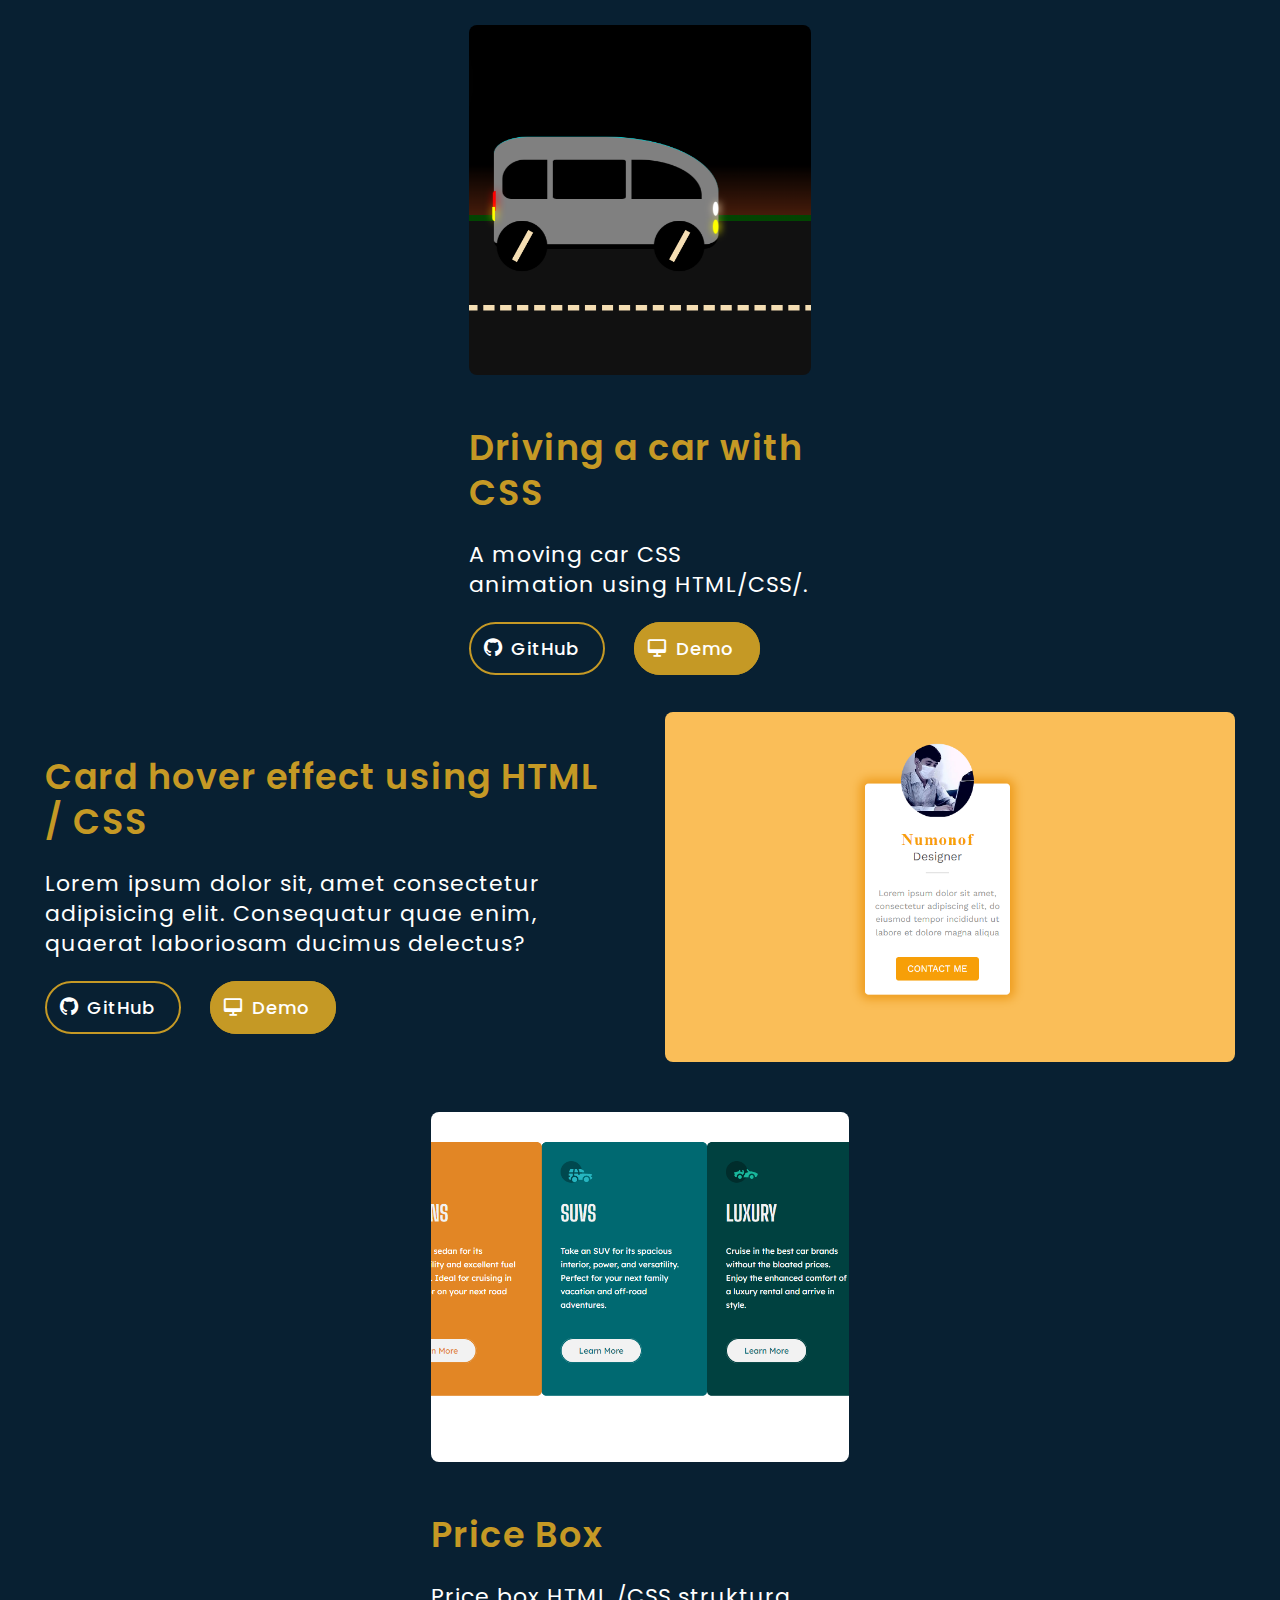
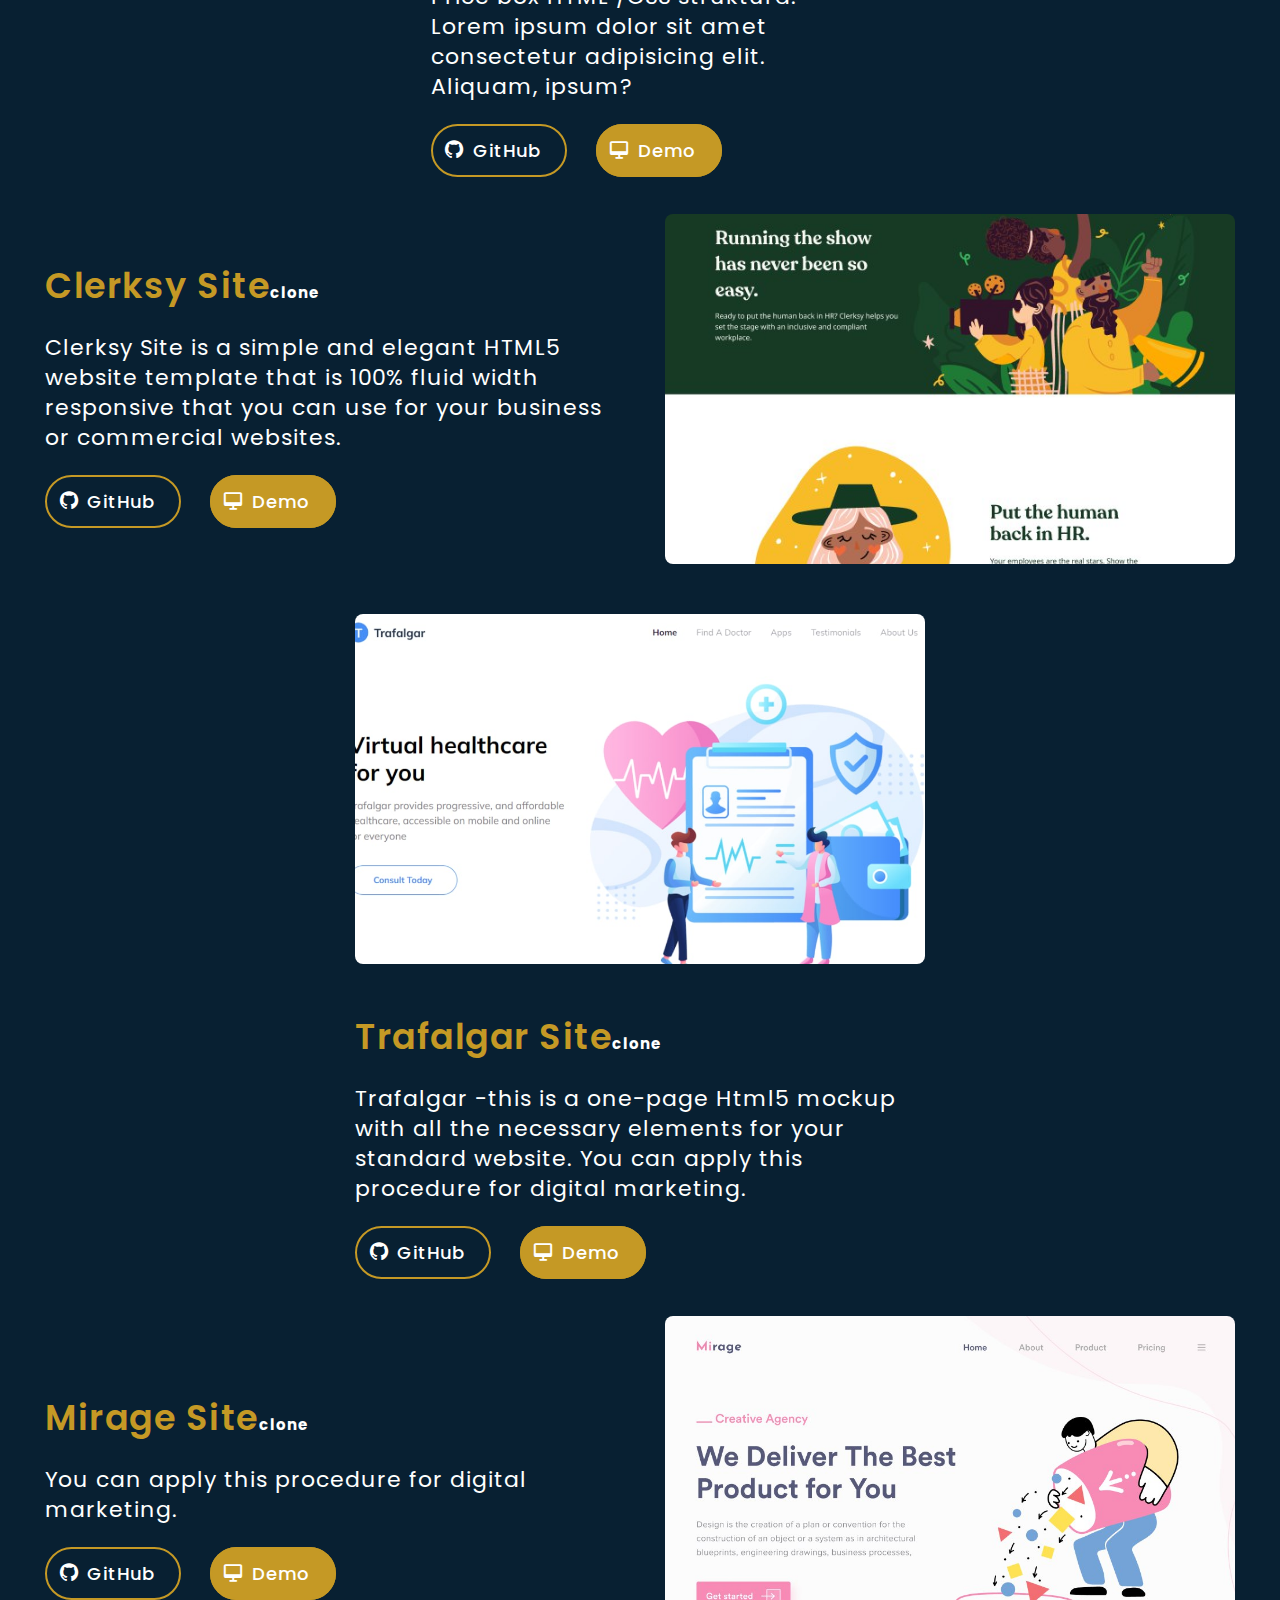
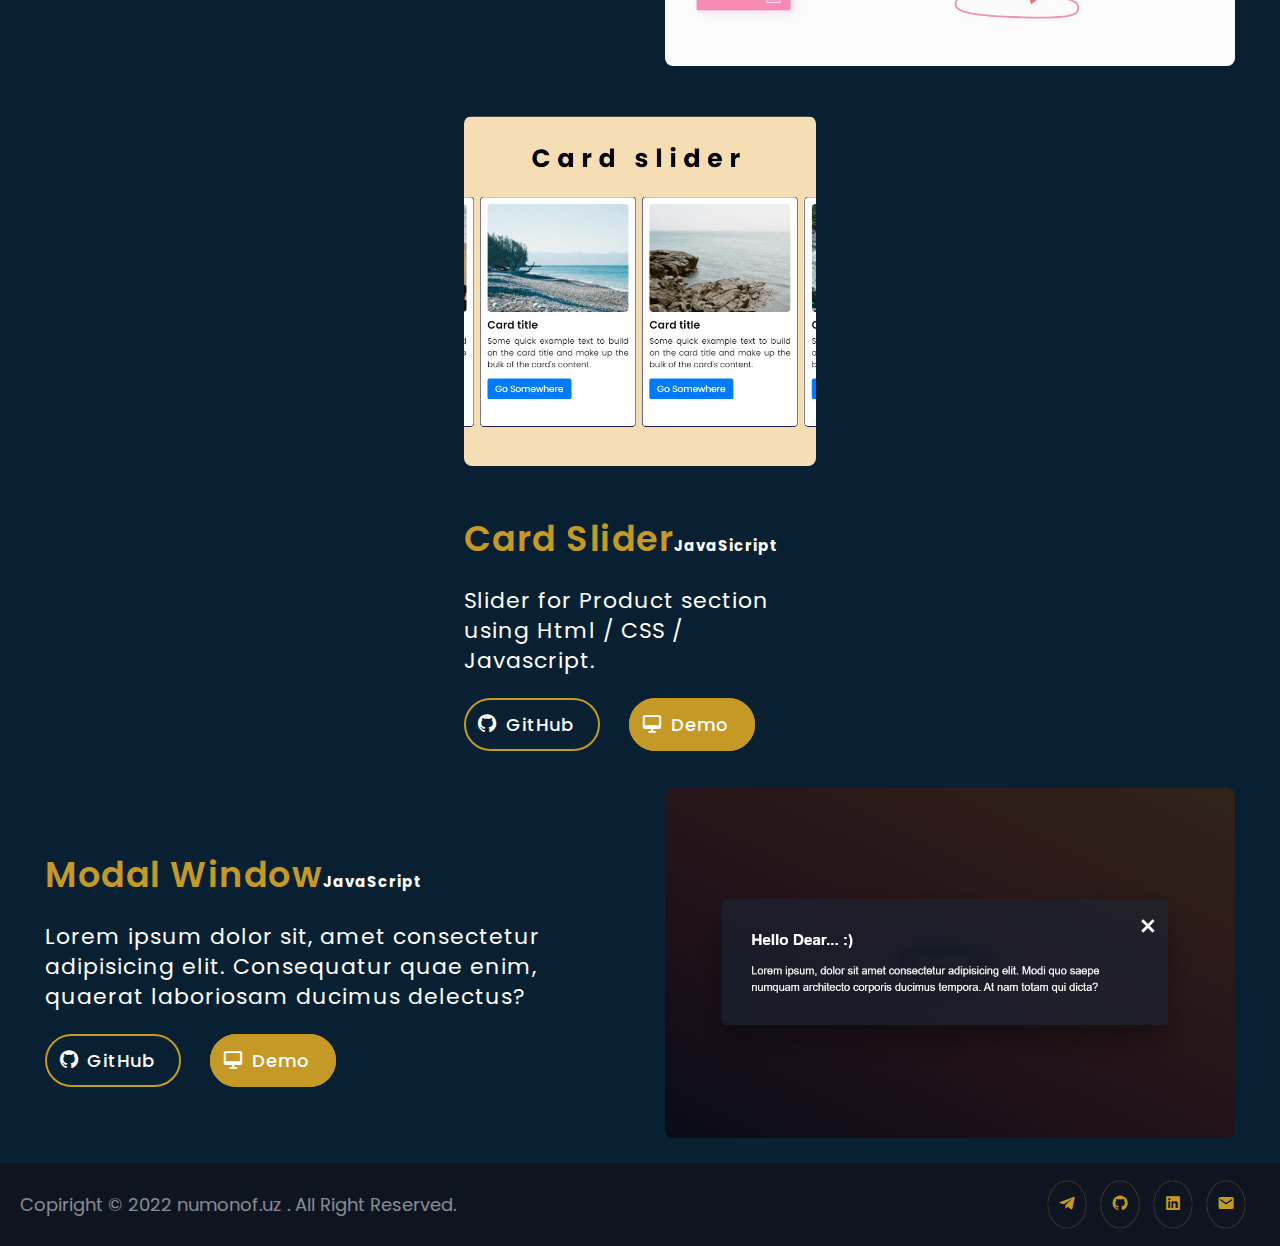
==== commit f5ab18b9: "changed text" ====
--- a/portfolio.html
+++ b/portfolio.html
@@ -17,8 +17,8 @@
                     </div>
                     <div class="blog-item-introduction">
                        <h3 class="blog-item-title">
-                        CSS yordamida avtomobilni haydash</h3>
-                       <p class="blog-item-dec"> HTML/CSS/ yordamida harakatlanuvchi avtomobil CSS animatsiyasi.</p>
+                        Driving a car with CSS</h3>
+                       <p class="blog-item-dec"> A moving car CSS animation using HTML/CSS/.</p>
                        <a href="https://github.com/numonof/Css_project_Taxxi_car_animated" class="btn blog-btn"> <i class='bx bxl-github'></i> GitHub</a>
                        <a href="https://css-projec-taxxi-car-animation.netlify.app/" class="button blog-btn" > <i class='bx bx-desktop' ></i> Demo </a>
                     </div>
@@ -27,7 +27,7 @@
                     <div class="blog-item-media"><img src="./images/card-box-nimation.png" alt="img">
                     </div>
                     <div class="blog-item-introduction">
-                       <h3 class="blog-item-title">HTML / CSS yordamida card hover effect</h3>
+                       <h3 class="blog-item-title">Card hover effect using HTML / CSS</h3>
                        <p class="blog-item-dec">Lorem ipsum dolor sit, amet consectetur adipisicing elit. Consequatur quae enim, quaerat laboriosam ducimus delectus?</p>
                        <a href="https://github.com/numonof/Css_project_card_hover_effect" class="btn blog-btn"> <i class='bx bxl-github'></i> GitHub</a>
                        <a href="https://css-project-card-hover-effect.netlify.app/" class="button blog-btn" > <i class='bx bx-desktop' ></i> Demo </a>
@@ -49,7 +49,7 @@
                     </div>
                     <div class="blog-item-introduction">
                        <h3 class="blog-item-title">Clerksy Site<span>clone</span></h3>
-                       <p class="blog-item-dec">Clerksy Site - bu sodda va oqlangan HTML5 veb-sayt shablonidir va bu sizning biznesingiz yoki tijorat veb-saytlaringiz uchun foydalanishingiz mumkin bo'lgan 100% suyuqlik kengligi tartibiga javob beradi.</p>
+                       <p class="blog-item-dec">Clerksy Site is a simple and elegant HTML5 website template that is 100% fluid width responsive that you can use for your business or commercial websites.</p>
                        <a href="https://github.com/numonof/Site6-clerksy-clone" class="btn blog-btn"> <i class='bx bxl-github'></i> GitHub</a>
                        <a href="https://clone-of-the-site-clerksy.netlify.app/" class="button blog-btn" > <i class='bx bx-desktop' ></i> Demo </a>
                     </div>
@@ -59,7 +59,7 @@
                     </div>
                     <div class="blog-item-introduction">
                        <h3 class="blog-item-title">Trafalgar Site<span>clone</span></h3>
-                       <p class="blog-item-dec">Trafalgar - bu standart veb-saytingiz uchun barcha kerakli elementlardan iborat bir sahifali Html5 maketidir. Siz ushbu tartibni raqamli marketing uchun qo'llashingiz mumkin. </p>
+                       <p class="blog-item-dec">Trafalgar -this is a one-page Html5 mockup with all the necessary elements for your standard website. You can apply this procedure for digital marketing. </p>
                        <a href="https://github.com/numonof/Trafalgalar-site-clone" class="btn blog-btn"> <i class='bx bxl-github'></i> GitHub</a>
                        <a href="https://clone-of-the-site-trafalgar.netlify.app/" class="button blog-btn" > <i class='bx bx-desktop' ></i> Demo </a>
                     </div>
@@ -69,7 +69,7 @@
                     </div>
                     <div class="blog-item-introduction">
                        <h3 class="blog-item-title">Mirage Site<span>clone</span></h3>
-                       <p class="blog-item-dec">Siz ushbu tartibni raqamli marketing uchun qo'llashingiz mumkin.</p>
+                       <p class="blog-item-dec">You can apply this procedure for digital marketing.</p>
                        <a href="https://github.com/numonof/Site7-Mirage-clone" class="btn blog-btn"> <i class='bx bxl-github'></i> GitHub</a>
                        <a href="https://clone-of-the-site-mirage-clone.netlify.app/" class="button blog-btn" > <i class='bx bx-desktop' ></i> Demo </a>
                     </div>
@@ -79,7 +79,7 @@
                     </div>
                     <div class="blog-item-introduction">
                        <h3 class="blog-item-title"> Card Slider<span>JavaSicript</span></h3>
-                       <p class="blog-item-dec">Product section uchun Html / CSS / Javascript yordamida slider.</p>
+                       <p class="blog-item-dec">Slider for Product section using Html / CSS / Javascript.</p>
                        <a href="https://github.com/numonof/slider-for-product-js" class="btn blog-btn"> <i class='bx bxl-github'></i> GitHub</a>
                        <a href="https://js-project5-card-slider-js.netlify.app/" class="button blog-btn" > <i class='bx bx-desktop' ></i> Demo </a>
                     </div>
@@ -90,8 +90,8 @@
                     <div class="blog-item-introduction">
                        <h3 class="blog-item-title">Modal Window<span>JavaScript</span></h3>
                        <p class="blog-item-dec">Lorem ipsum dolor sit, amet consectetur adipisicing elit. Consequatur quae enim, quaerat laboriosam ducimus delectus?</p>
-                       <a href="https://js-projec2-modal-window-js.netlify.app/" class="btn blog-btn"> <i class='bx bxl-github'></i> GitHub</a>
-                       <a href="https://github.com/numonof/Modal_window_js" class="button blog-btn" > <i class='bx bx-desktop' ></i> Demo </a>
+                       <a href="https://github.com/numonof/Modal_window_js" class="btn blog-btn"> <i class='bx bxl-github'></i> GitHub</a>
+                       <a href="https://js-projec2-modal-window-js.netlify.app/" class="button blog-btn" > <i class='bx bx-desktop' ></i> Demo </a>
                     </div>
                 </li>
             </ul>
--- a/css/style.css
+++ b/css/style.css
@@ -424,6 +424,7 @@
         padding: 6px 18px;
         color: var(--text-color);
         margin: 0 15px 0 0;
+        cursor: pointer;
         border: 2px solid #C59925;
         border-radius: 30px;
         -webkit-border-radius: 30px;
@@ -779,6 +780,7 @@
         background-color: var(--duble-text-color);
         border-radius: 6px;
         margin: 14px;
+        cursor: pointer;
         transition: all 0.3s ease;
     }
 
@@ -7577,6 +7579,21 @@
         -ms-border-radius: 30px;
         -o-border-radius: 30px;
     }
+    
+    .btn:hover {
+        font-size: 18px;
+        font-weight: 500;
+        box-shadow: 0px 0px 5px #C59925;
+        color: #fff;
+        background-color: #C59925;
+        transition: 0.4s;
+        -webkit-transition: 0.4s;
+        -moz-transition: 0.4s;
+        -ms-transition: 0.4s;
+        -o-transition: 0.4s;
+
+    }
+
 
     /* Home section end */
     /* Aboute section */
@@ -8271,11 +8288,17 @@
         font-weight: 500;
         font-style: normal;
         color: var(--duble-text-color);
+        cursor: pointer;
         letter-spacing: 1px;
         margin-left: 45%;
         padding: 8px 24px;
         border: 1px solid var(--duble-text-color);
         border-radius: 30px;
+        transition: 0.4s;
+    }
+    .portfolio-btn:hover{
+        color:  var(--text-color);
+        background-color: var(--duble-text-color);
     }
 /* Portfolio End */
    /*Contact Section  */
